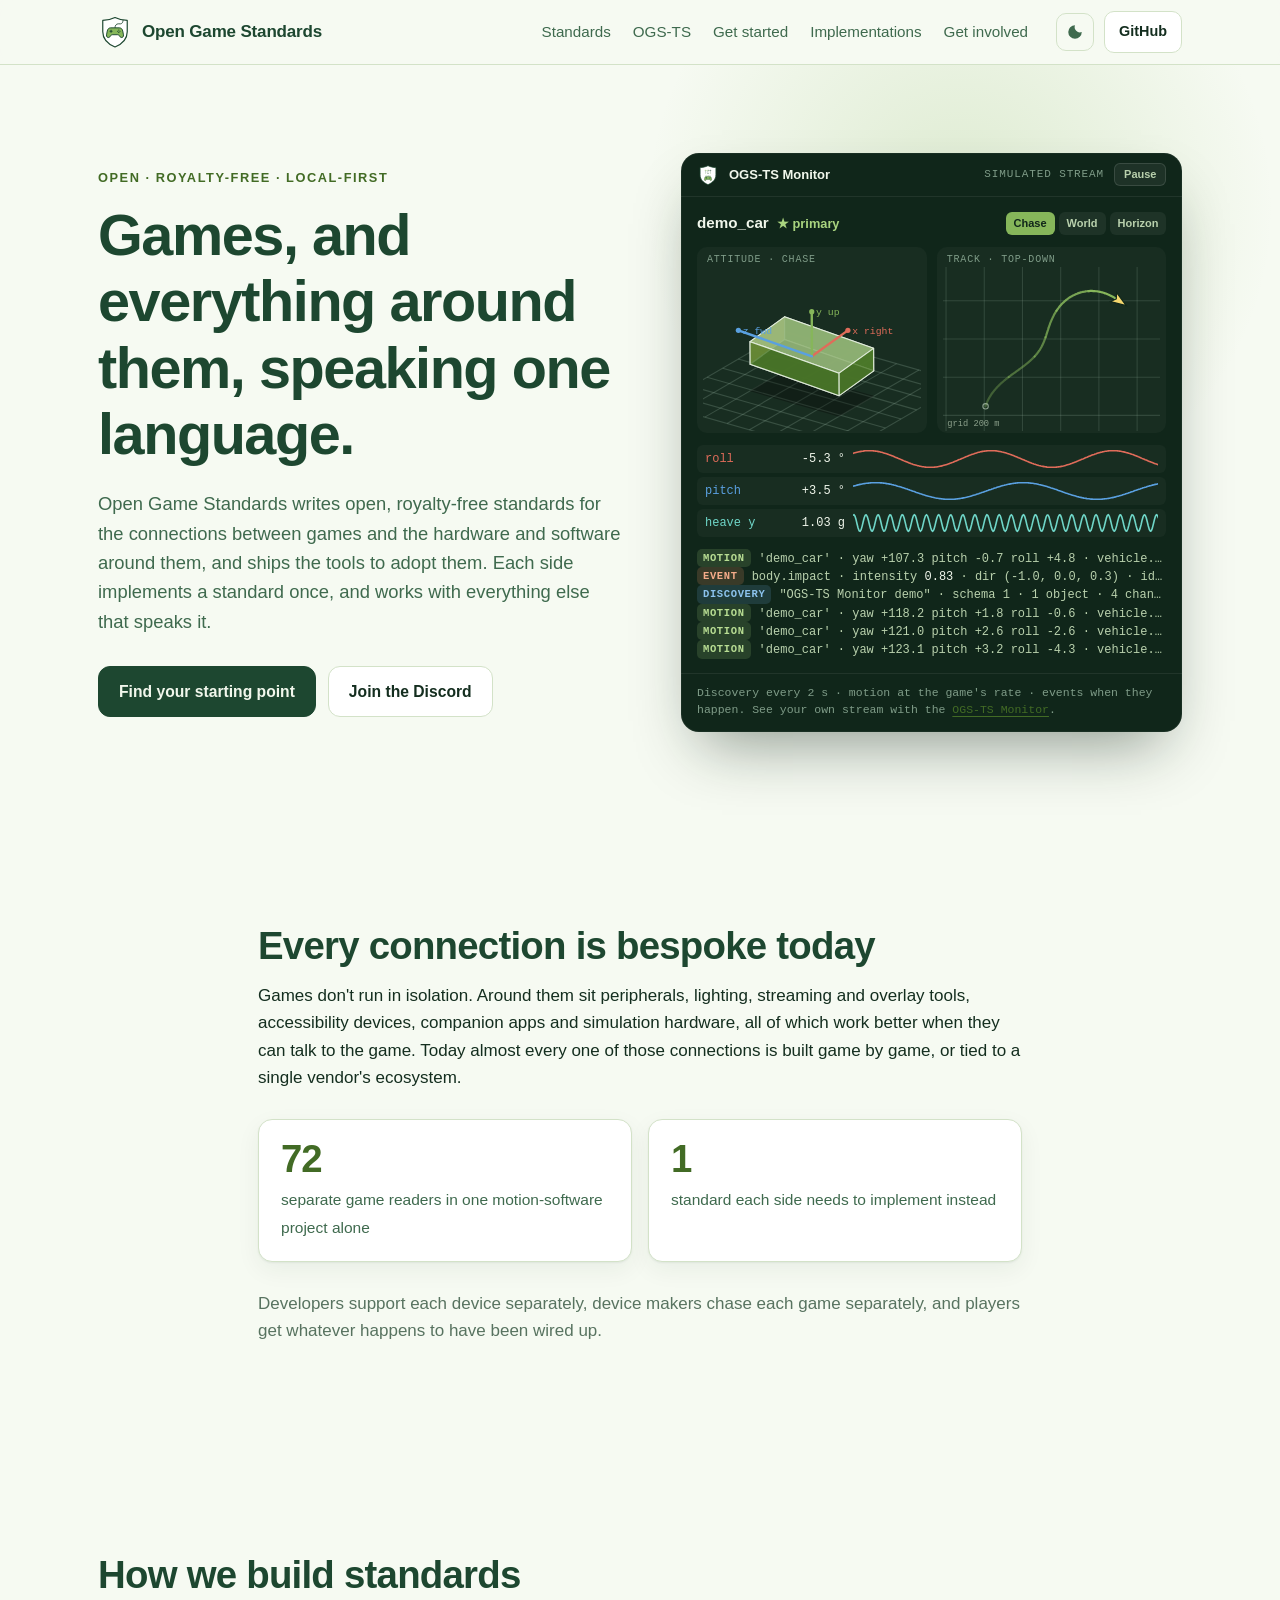
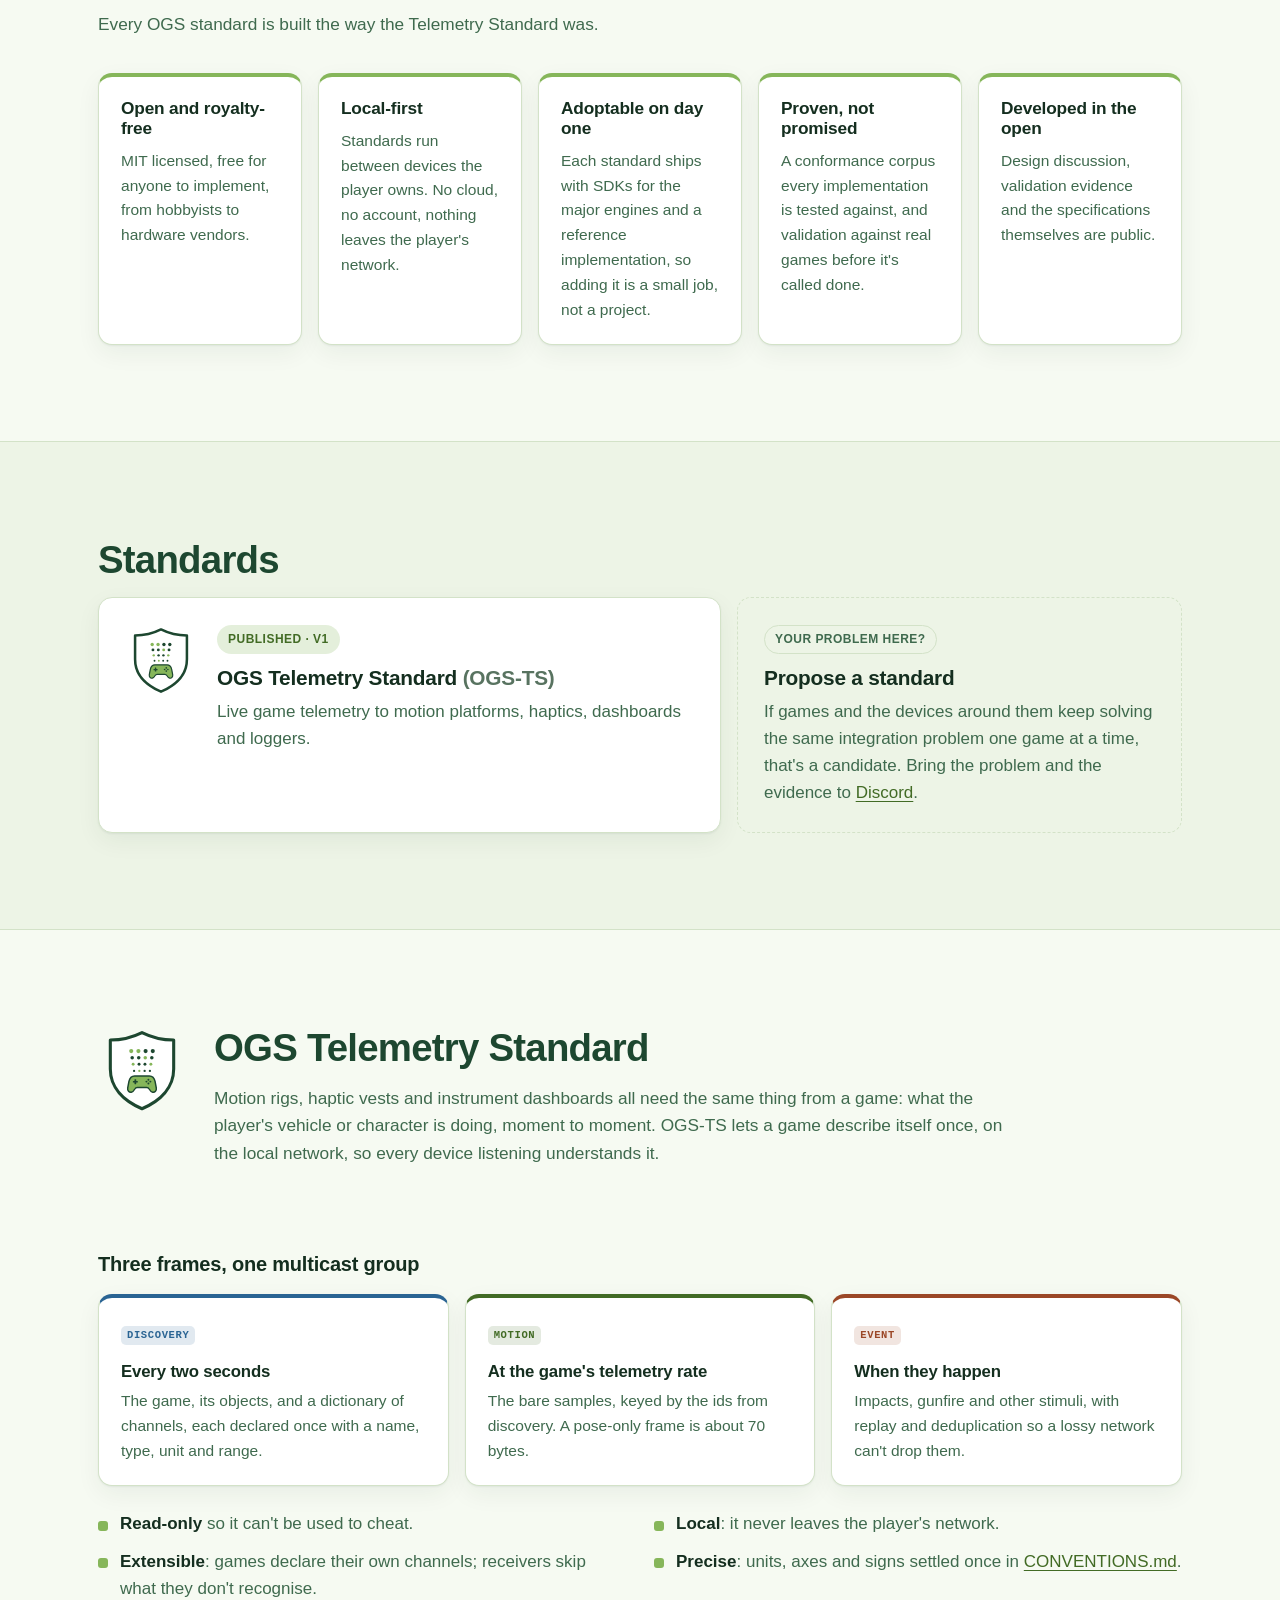
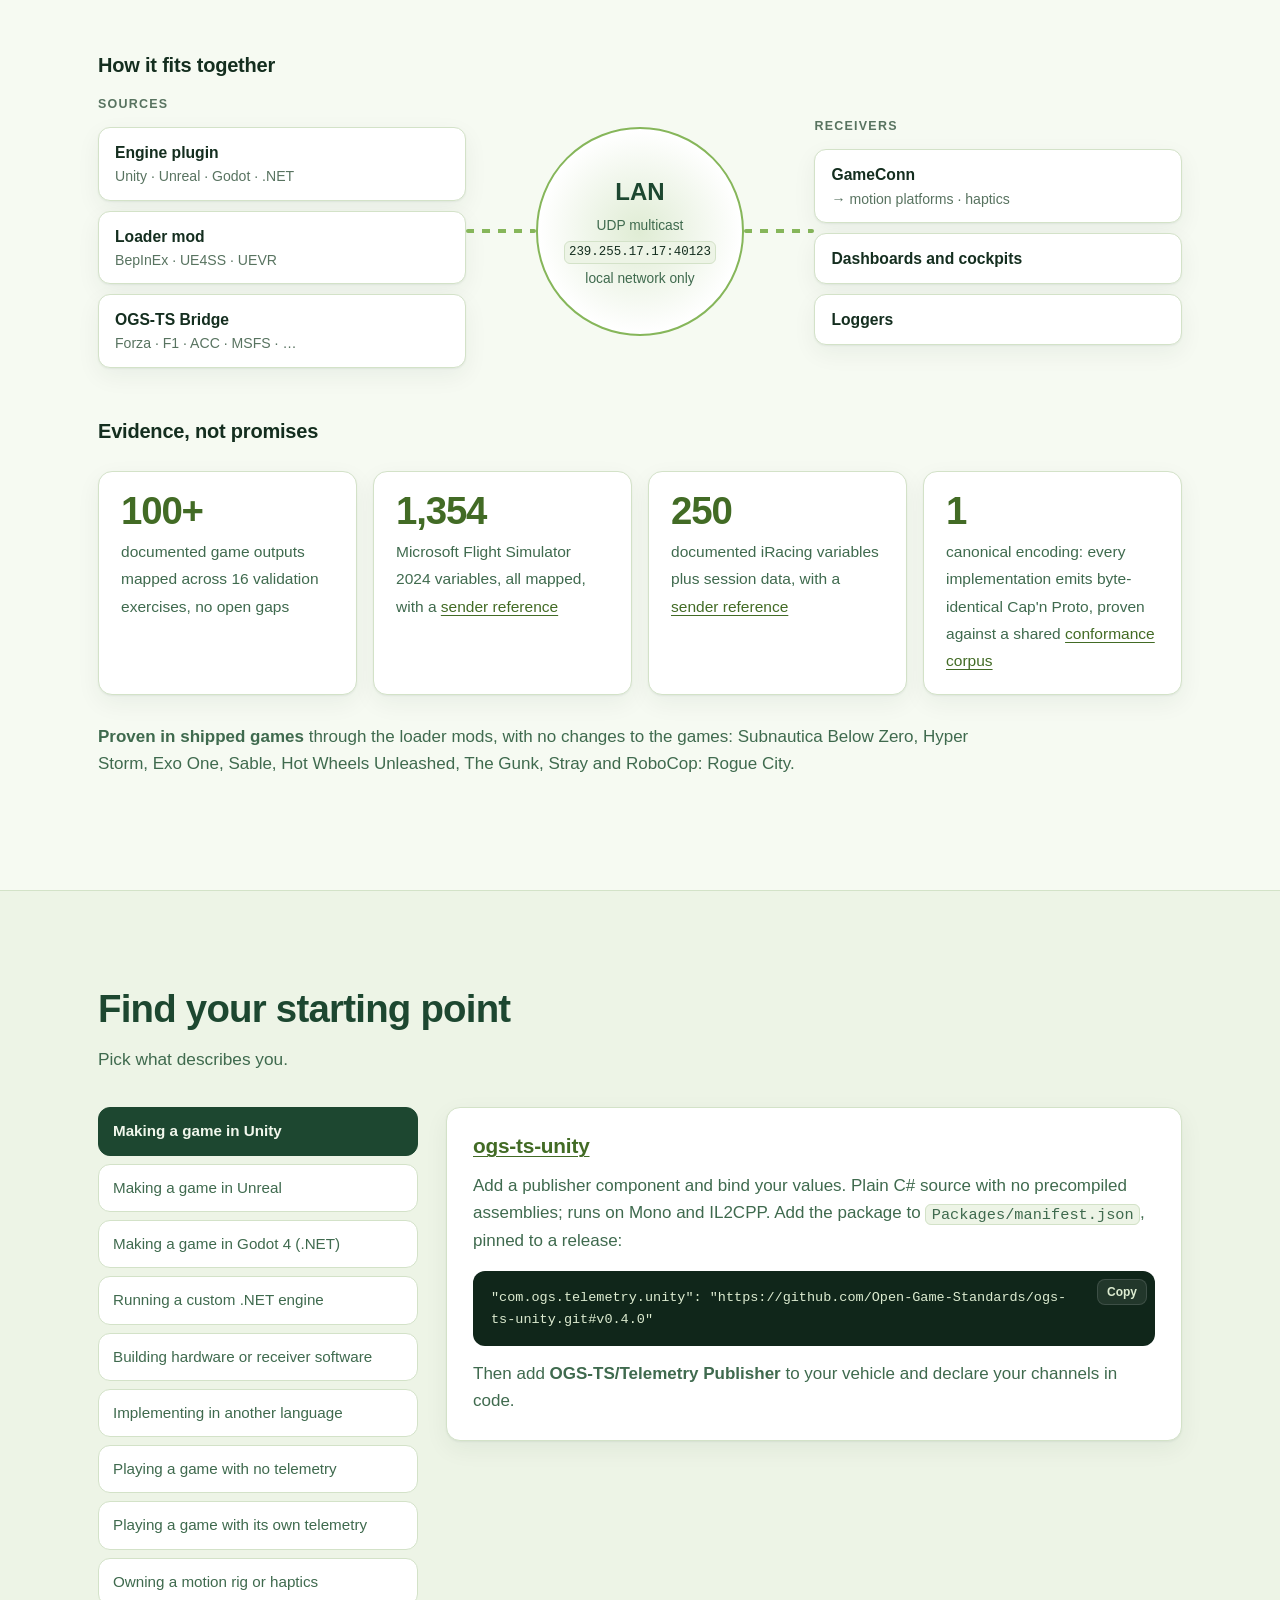
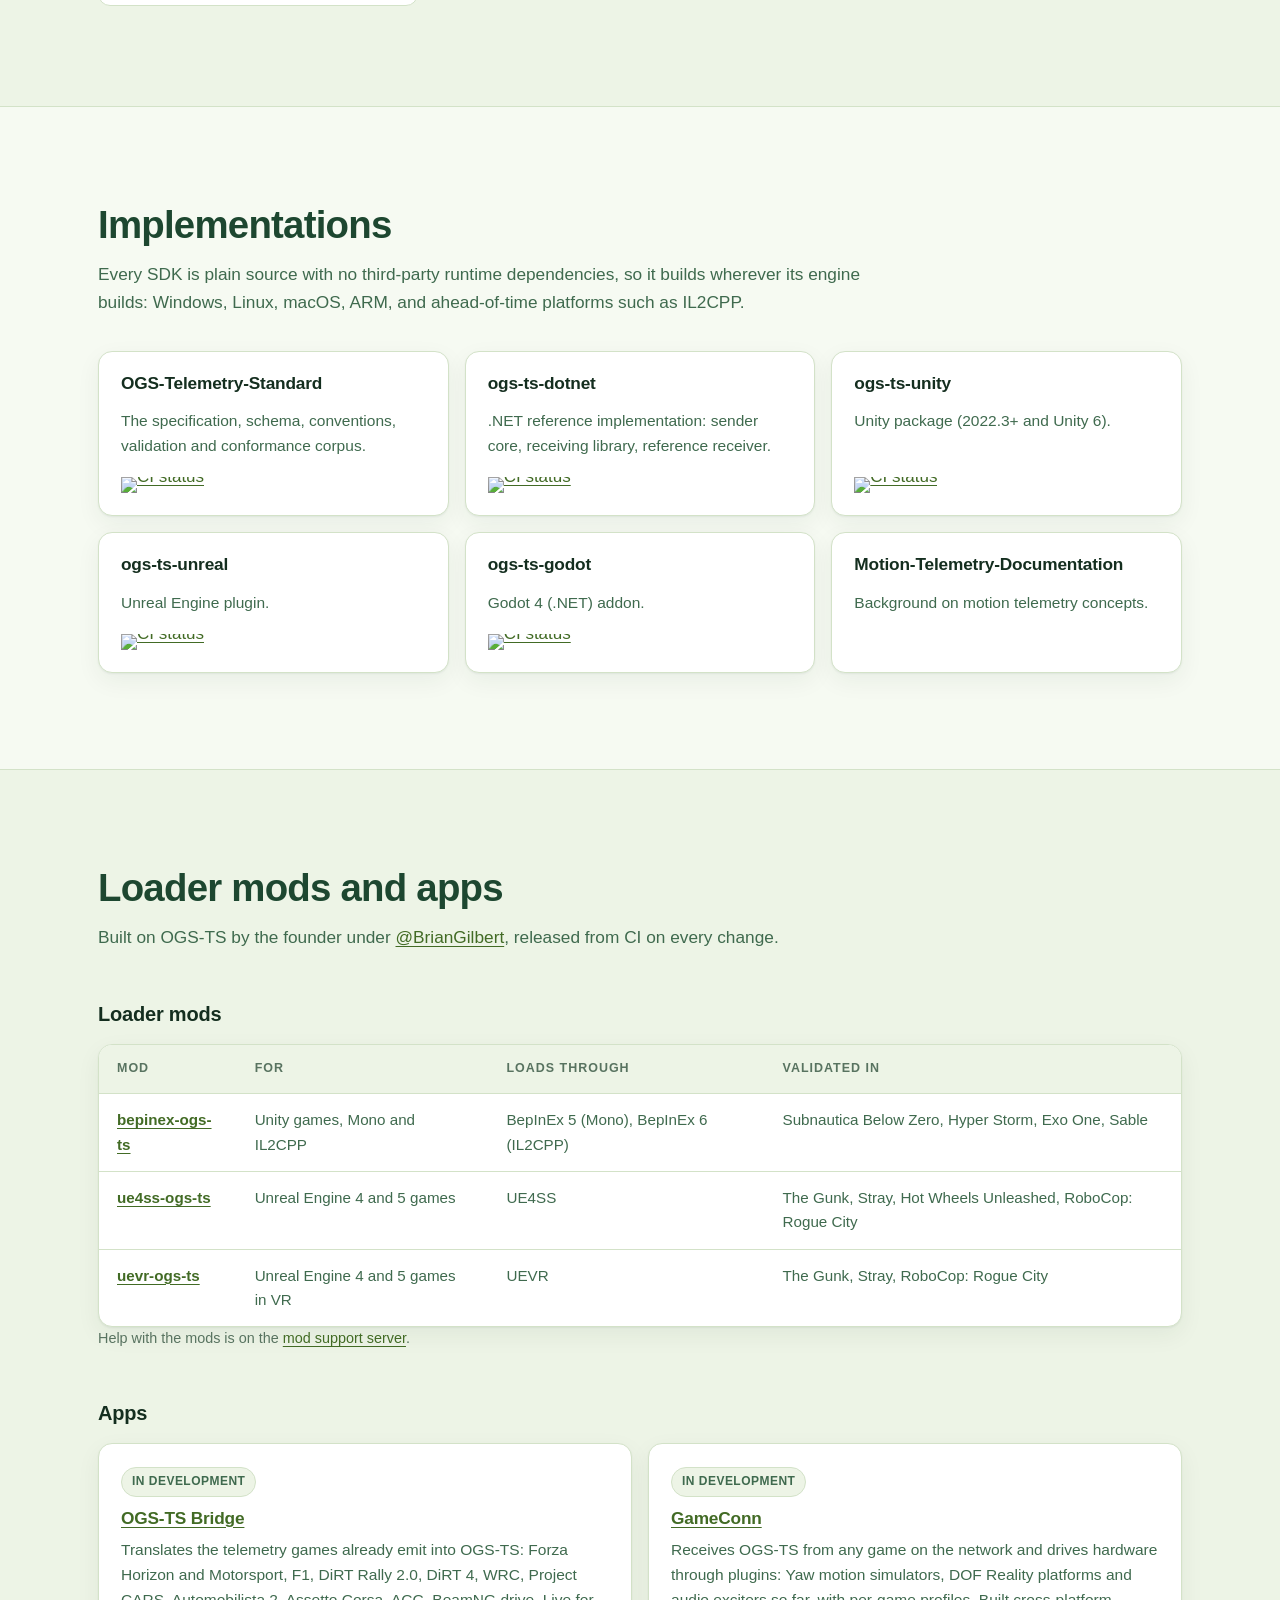
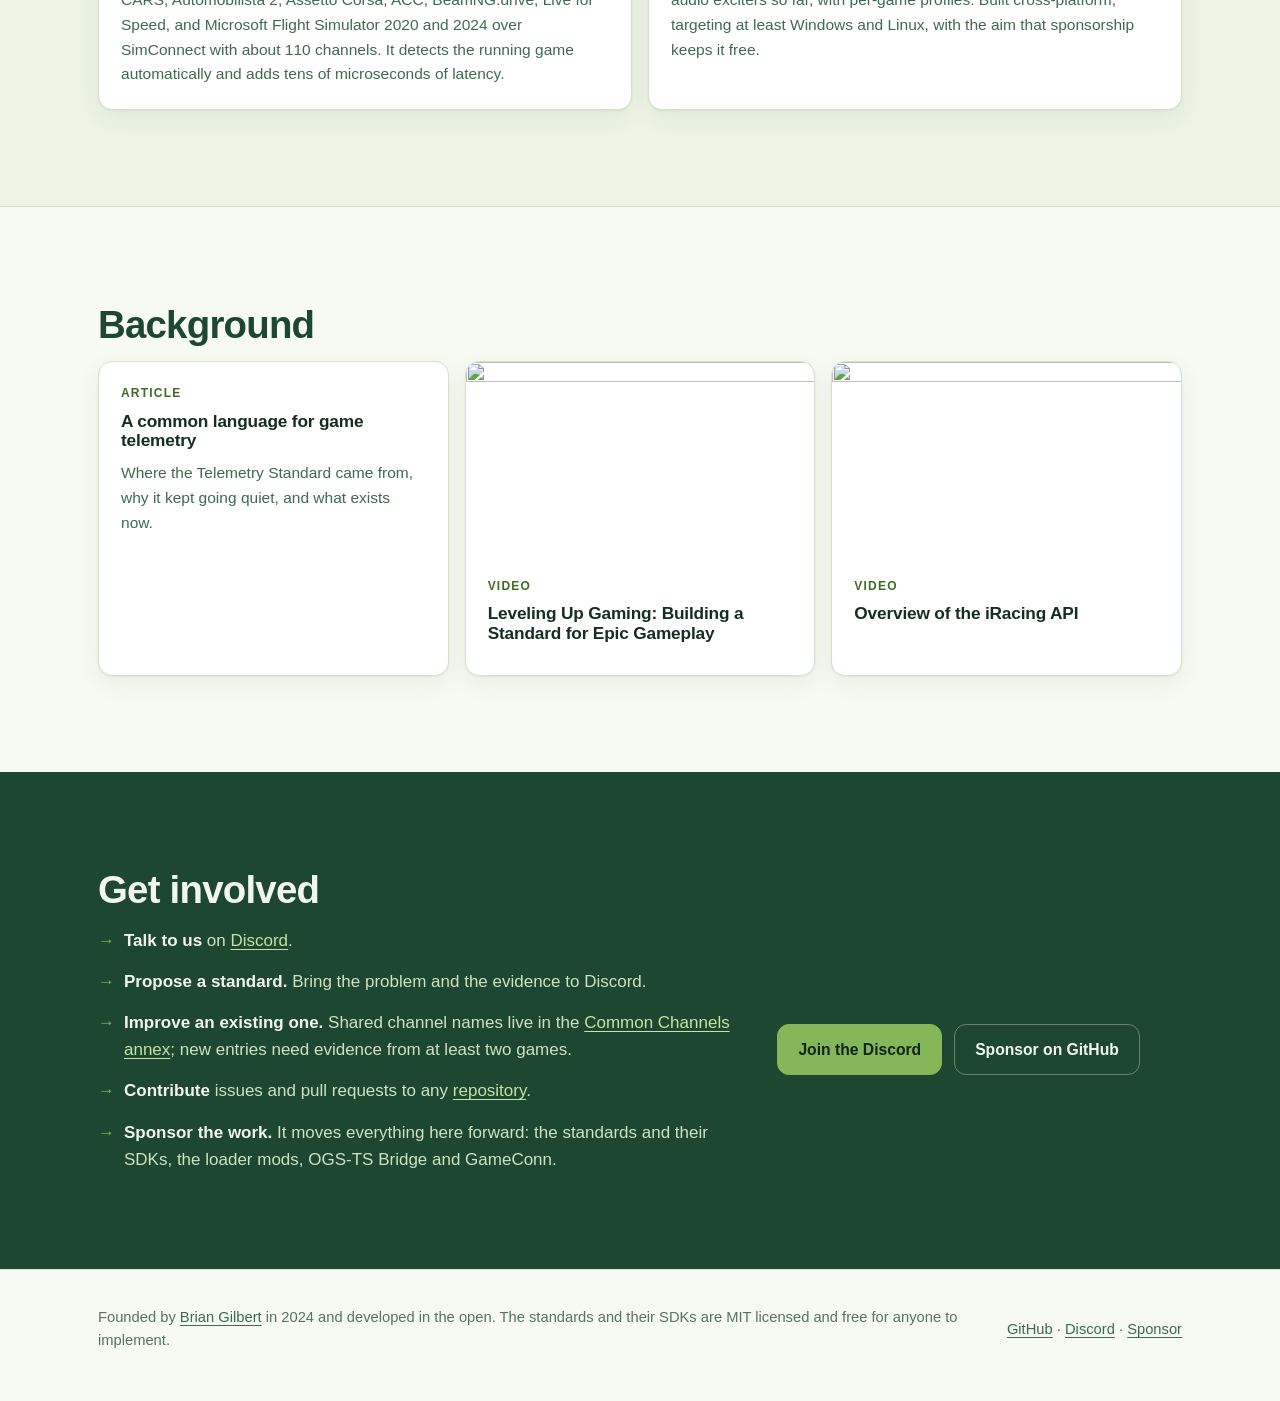
==== index.html @ 13b7d2f6 "Meet WCAG AA contrast in the light theme; add a pause control to the hero console" ====
<!doctype html>
<html lang="en">
<head>
  <meta charset="utf-8">
  <meta name="viewport" content="width=device-width, initial-scale=1">
  <title>Open Game Standards</title>
  <meta name="description" content="Open, royalty-free standards for the connections between games and everything around them: motion rigs, haptics, dashboards and more. Home of the OGS Telemetry Standard (OGS-TS).">
  <link rel="canonical" href="https://opengamestandards.org/">
  <meta name="theme-color" content="#1d4730">
  <meta property="og:type" content="website">
  <meta property="og:url" content="https://opengamestandards.org/">
  <meta property="og:title" content="Open Game Standards">
  <meta property="og:description" content="Open, royalty-free standards connecting games to the hardware and software around them.">
  <meta property="og:image" content="https://opengamestandards.org/assets/ogs-512.png">
  <meta name="twitter:card" content="summary">
  <link rel="icon" href="assets/ogs-mark.svg" type="image/svg+xml">
  <link rel="apple-touch-icon" href="assets/ogs-512.png">
  <link rel="stylesheet" href="assets/site.css">
  <script>
    document.documentElement.classList.add("js");
    // Apply a saved theme before first paint (no flash). Storage may be unavailable.
    try { var t = localStorage.getItem("ogs-theme"); if (t === "light" || t === "dark") document.documentElement.dataset.theme = t; } catch (e) {}
  </script>
  <script src="assets/site.js" defer></script>
</head>
<body>
  <a class="skip" href="#main">Skip to content</a>

  <header class="site-header">
    <div class="wrap header-row">
      <a class="brand" href="#top" aria-label="Open Game Standards, home">
        <img class="brand-mark only-light" src="assets/ogs-mark.svg" alt="" width="36" height="36"><img class="brand-mark only-dark" src="assets/ogs-mark-dark.svg" alt="" width="36" height="36">
        <span>Open Game Standards</span>
      </a>
      <nav class="nav" aria-label="Primary">
        <a href="#standards">Standards</a>
        <a href="#ogs-ts">OGS-TS</a>
        <a href="#start">Get started</a>
        <a href="#implementations">Implementations</a>
        <a href="#involved">Get involved</a>
      </nav>
      <div class="header-actions">
        <button class="theme-toggle" type="button" aria-label="Toggle colour theme" title="Toggle colour theme">
          <svg viewBox="0 0 24 24" aria-hidden="true"><path d="M12 3a9 9 0 1 0 9 9 7 7 0 0 1-9-9Z"/></svg>
        </button>
        <a class="btn btn-small" href="https://github.com/Open-Game-Standards" target="_blank" rel="noopener">GitHub</a>
      </div>
    </div>
  </header>

  <main id="main">
    <!-- Hero -->
    <section class="hero" id="top">
      <div class="wrap hero-grid">
        <div class="hero-copy">
          <p class="eyebrow">Open · Royalty-free · Local-first</p>
          <h1>Games, and everything around them, speaking one language.</h1>
          <p class="lede">Open Game Standards writes open, royalty-free standards for the connections between games and the hardware and software around them, and ships the tools to adopt them. Each side implements a standard once, and works with everything else that speaks it.</p>
          <div class="cta-row">
            <a class="btn btn-primary" href="#start">Find your starting point</a>
            <a class="btn" href="https://discord.gg/tseF4Q6U99" target="_blank" rel="noopener">Join the Discord</a>
          </div>
        </div>

        <figure class="console" aria-label="The OGS-TS Monitor showing a simulated OGS-TS stream">
          <div class="console-bar">
            <img class="console-logo" src="assets/telemetry-standard.svg" alt="" width="22" height="22">
            <span class="console-title">OGS-TS Monitor</span>
            <span class="console-note">simulated stream</span>
            <button class="console-pause" type="button" hidden>Pause</button>
          </div>
          <div class="console-body">
            <div class="console-head">
              <span class="obj">demo_car <span class="star">★ primary</span></span>
              <span class="modes" aria-hidden="true"><b class="on">Chase</b><b>World</b><b>Horizon</b></span>
            </div>
            <div class="views" aria-hidden="true">
              <div class="view">
                <span class="view-label">attitude · chase</span>
                <svg class="attitude" viewBox="0 0 200 150"><g></g></svg>
              </div>
              <div class="view">
                <span class="view-label">track · top-down</span>
                <svg class="track" viewBox="0 0 200 150"><g></g></svg>
              </div>
            </div>
            <div class="strips" aria-hidden="true">
              <div class="strip"><span class="strip-label s-roll">roll</span><span class="strip-val" data-ro="roll">0.0 °</span><svg viewBox="0 0 300 24" preserveAspectRatio="none"><polyline class="s-roll"/></svg></div>
              <div class="strip"><span class="strip-label s-pitch">pitch</span><span class="strip-val" data-ro="pitch">0.0 °</span><svg viewBox="0 0 300 24" preserveAspectRatio="none"><polyline class="s-pitch"/></svg></div>
              <div class="strip"><span class="strip-label s-heave">heave y</span><span class="strip-val" data-ro="heave">1.00 g</span><svg viewBox="0 0 300 24" preserveAspectRatio="none"><polyline class="s-heave"/></svg></div>
            </div>
            <ol class="log" aria-live="off">
              <li><span class="tag tag-d">DISCOVERY</span> "OGS-TS Monitor demo" · schema 1 · 1 object · 4 channels</li>
              <li><span class="tag tag-m">MOTION</span> 'demo_car' · yaw pitch roll · vehicle.speed · engine.rpm</li>
              <li><span class="tag tag-e">EVENT</span> body.impact</li>
            </ol>
          </div>
          <figcaption class="console-foot">Discovery every 2 s · motion at the game's rate · events when they happen. See your own stream with the <a href="https://github.com/Open-Game-Standards/ogs-ts-monitor" target="_blank" rel="noopener">OGS-TS Monitor</a>.</figcaption>
        </figure>
      </div>
    </section>

    <!-- Problem -->
    <section class="section problem">
      <div class="wrap narrow">
        <h2 class="section-title">Every connection is bespoke today</h2>
        <p>Games don't run in isolation. Around them sit peripherals, lighting, streaming and overlay tools, accessibility devices, companion apps and simulation hardware, all of which work better when they can talk to the game. Today almost every one of those connections is built game by game, or tied to a single vendor's ecosystem.</p>
        <div class="stat-row">
          <div class="stat"><strong>72</strong><span>separate game readers in one motion-software project alone</span></div>
          <div class="stat"><strong>1</strong><span>standard each side needs to implement instead</span></div>
        </div>
        <p class="muted">Developers support each device separately, device makers chase each game separately, and players get whatever happens to have been wired up.</p>
      </div>
    </section>

    <!-- Principles -->
    <section class="section" id="principles">
      <div class="wrap">
        <h2 class="section-title">How we build standards</h2>
        <p class="section-sub">Every OGS standard is built the way the Telemetry Standard was.</p>
        <ul class="cards cards-5">
          <li class="card">
            <h3>Open and royalty-free</h3>
            <p>MIT licensed, free for anyone to implement, from hobbyists to hardware vendors.</p>
          </li>
          <li class="card">
            <h3>Local-first</h3>
            <p>Standards run between devices the player owns. No cloud, no account, nothing leaves the player's network.</p>
          </li>
          <li class="card">
            <h3>Adoptable on day one</h3>
            <p>Each standard ships with SDKs for the major engines and a reference implementation, so adding it is a small job, not a project.</p>
          </li>
          <li class="card">
            <h3>Proven, not promised</h3>
            <p>A conformance corpus every implementation is tested against, and validation against real games before it's called done.</p>
          </li>
          <li class="card">
            <h3>Developed in the open</h3>
            <p>Design discussion, validation evidence and the specifications themselves are public.</p>
          </li>
        </ul>
      </div>
    </section>

    <!-- Standards -->
    <section class="section alt" id="standards">
      <div class="wrap">
        <h2 class="section-title">Standards</h2>
        <div class="standards">
          <a class="standard-card" href="#ogs-ts">
            <img class="std-logo only-light" src="assets/telemetry-standard.svg" alt="" width="72" height="72"><img class="std-logo only-dark" src="assets/telemetry-standard-dark.svg" alt="" width="72" height="72">
            <div>
              <span class="pill pill-ok">Published · v1</span>
              <h3>OGS Telemetry Standard <span class="muted">(OGS-TS)</span></h3>
              <p>Live game telemetry to motion platforms, haptics, dashboards and loggers.</p>
            </div>
          </a>
          <div class="standard-card standard-next">
            <div>
              <span class="pill">Your problem here?</span>
              <h3>Propose a standard</h3>
              <p>If games and the devices around them keep solving the same integration problem one game at a time, that's a candidate. Bring the problem and the evidence to <a href="https://discord.gg/tseF4Q6U99" target="_blank" rel="noopener">Discord</a>.</p>
            </div>
          </div>
        </div>
      </div>
    </section>

    <!-- OGS-TS -->
    <section class="section" id="ogs-ts">
      <div class="wrap">
        <div class="ts-head">
          <img class="only-light" src="assets/telemetry-standard.svg" alt="OGS Telemetry Standard logo" width="96" height="96"><img class="only-dark" src="assets/telemetry-standard-dark.svg" alt="OGS Telemetry Standard logo" width="96" height="96">
          <div>
            <h2 class="section-title">OGS Telemetry Standard</h2>
            <p class="section-sub">Motion rigs, haptic vests and instrument dashboards all need the same thing from a game: what the player's vehicle or character is doing, moment to moment. OGS-TS lets a game describe itself once, on the local network, so every device listening understands it.</p>
          </div>
        </div>

        <h3 class="sub-title">Three frames, one multicast group</h3>
        <ol class="frames">
          <li class="frame frame-d">
            <span class="tag tag-d">DISCOVERY</span>
            <h4>Every two seconds</h4>
            <p>The game, its objects, and a dictionary of channels, each declared once with a name, type, unit and range.</p>
          </li>
          <li class="frame frame-m">
            <span class="tag tag-m">MOTION</span>
            <h4>At the game's telemetry rate</h4>
            <p>The bare samples, keyed by the ids from discovery. A pose-only frame is about 70 bytes.</p>
          </li>
          <li class="frame frame-e">
            <span class="tag tag-e">EVENT</span>
            <h4>When they happen</h4>
            <p>Impacts, gunfire and other stimuli, with replay and deduplication so a lossy network can't drop them.</p>
          </li>
        </ol>

        <ul class="traits">
          <li><strong>Read-only</strong> so it can't be used to cheat.</li>
          <li><strong>Local</strong>: it never leaves the player's network.</li>
          <li><strong>Extensible</strong>: games declare their own channels; receivers skip what they don't recognise.</li>
          <li><strong>Precise</strong>: units, axes and signs settled once in <a href="https://github.com/Open-Game-Standards/OGS-Telemetry-Standard/blob/main/CONVENTIONS.md" target="_blank" rel="noopener">CONVENTIONS.md</a>.</li>
        </ul>

        <h3 class="sub-title">How it fits together</h3>
        <div class="flow" role="img" aria-label="Engine plugins, loader mods and OGS-TS Bridge publish OGS-TS over UDP multicast on the local network; GameConn, dashboards, cockpits and loggers receive it, and GameConn drives motion platforms and haptics.">
          <div class="flow-col">
            <p class="flow-label">Sources</p>
            <div class="node"><strong>Engine plugin</strong><span>Unity · Unreal · Godot · .NET</span></div>
            <div class="node"><strong>Loader mod</strong><span>BepInEx · UE4SS · UEVR</span></div>
            <div class="node"><strong>OGS-TS Bridge</strong><span>Forza · F1 · ACC · MSFS · …</span></div>
          </div>
          <div class="flow-link" aria-hidden="true"><span></span></div>
          <div class="flow-hub">
            <div class="hub">
              <strong>LAN</strong>
              <span>UDP multicast</span>
              <code>239.255.17.17:40123</code>
              <span class="muted">local network only</span>
            </div>
          </div>
          <div class="flow-link" aria-hidden="true"><span></span></div>
          <div class="flow-col">
            <p class="flow-label">Receivers</p>
            <div class="node"><strong>GameConn</strong><span>→ motion platforms · haptics</span></div>
            <div class="node"><strong>Dashboards and cockpits</strong></div>
            <div class="node"><strong>Loggers</strong></div>
          </div>
        </div>

        <h3 class="sub-title">Evidence, not promises</h3>
        <div class="evidence">
          <div class="stat"><strong>100+</strong><span>documented game outputs mapped across 16 validation exercises, no open gaps</span></div>
          <div class="stat"><strong>1,354</strong><span>Microsoft Flight Simulator 2024 variables, all mapped, with a <a href="https://github.com/Open-Game-Standards/OGS-Telemetry-Standard/blob/main/reference-msfs2024.md" target="_blank" rel="noopener">sender reference</a></span></div>
          <div class="stat"><strong>250</strong><span>documented iRacing variables plus session data, with a <a href="https://github.com/Open-Game-Standards/OGS-Telemetry-Standard/blob/main/reference-iracing.md" target="_blank" rel="noopener">sender reference</a></span></div>
          <div class="stat"><strong>1</strong><span>canonical encoding: every implementation emits byte-identical Cap'n Proto, proven against a shared <a href="https://github.com/Open-Game-Standards/OGS-Telemetry-Standard/tree/main/conformance" target="_blank" rel="noopener">conformance corpus</a></span></div>
        </div>
        <p class="proven"><strong>Proven in shipped games</strong> through the loader mods, with no changes to the games: Subnautica Below Zero, Hyper Storm, Exo One, Sable, Hot Wheels Unleashed, The Gunk, Stray and RoboCop: Rogue City.</p>
      </div>
    </section>

    <!-- Starting point -->
    <section class="section alt" id="start">
      <div class="wrap">
        <h2 class="section-title">Find your starting point</h2>
        <p class="section-sub">Pick what describes you.</p>
        <div class="chooser">
          <div class="chooser-tabs" role="tablist" aria-label="You are…">
            <button role="tab" id="tab-unity" aria-controls="p-unity" aria-selected="true">Making a game in Unity</button>
            <button role="tab" id="tab-unreal" aria-controls="p-unreal" aria-selected="false">Making a game in Unreal</button>
            <button role="tab" id="tab-godot" aria-controls="p-godot" aria-selected="false">Making a game in Godot 4 (.NET)</button>
            <button role="tab" id="tab-dotnet" aria-controls="p-dotnet" aria-selected="false">Running a custom .NET engine</button>
            <button role="tab" id="tab-hw" aria-controls="p-hw" aria-selected="false">Building hardware or receiver software</button>
            <button role="tab" id="tab-lang" aria-controls="p-lang" aria-selected="false">Implementing in another language</button>
            <button role="tab" id="tab-mod" aria-controls="p-mod" aria-selected="false">Playing a game with no telemetry</button>
            <button role="tab" id="tab-bridge" aria-controls="p-bridge" aria-selected="false">Playing a game with its own telemetry</button>
            <button role="tab" id="tab-rig" aria-controls="p-rig" aria-selected="false">Owning a motion rig or haptics</button>
          </div>

          <div class="chooser-panels">
            <div class="panel" role="tabpanel" id="p-unity" aria-labelledby="tab-unity">
              <h3><a href="https://github.com/Open-Game-Standards/ogs-ts-unity" target="_blank" rel="noopener">ogs-ts-unity</a></h3>
              <p>Add a publisher component and bind your values. Plain C# source with no precompiled assemblies; runs on Mono and IL2CPP. Add the package to <code>Packages/manifest.json</code>, pinned to a release:</p>
              <pre class="code"><code>"com.ogs.telemetry.unity": "https://github.com/Open-Game-Standards/ogs-ts-unity.git#v0.4.0"</code></pre>
              <p>Then add <strong>OGS-TS/Telemetry Publisher</strong> to your vehicle and declare your channels in code.</p>
            </div>
            <div class="panel" role="tabpanel" id="p-unreal" aria-labelledby="tab-unreal">
              <h3><a href="https://github.com/Open-Game-Standards/ogs-ts-unreal" target="_blank" rel="noopener">ogs-ts-unreal</a></h3>
              <p>A plugin with no third-party dependencies. Drop it into your project's <code>Plugins/</code> folder, enable it, add <strong>TelemetryPublisher</strong> to your vehicle, then in <code>BeginPlay</code>:</p>
              <pre class="code"><code>auto Handle = Telemetry-&gt;DeclareChannel(TEXT("engine.rpm"), TEXT("rpm"), 0, 9000, true);
Telemetry-&gt;BindChannelRaw(Handle, [this]{ return Engine-&gt;Rpm; });</code></pre>
            </div>
            <div class="panel" role="tabpanel" id="p-godot" aria-labelledby="tab-godot">
              <h3><a href="https://github.com/Open-Game-Standards/ogs-ts-godot" target="_blank" rel="noopener">ogs-ts-godot</a></h3>
              <p>An addon with a publisher node. Copy <code>addon/ogs_telemetry/</code> into your project as <code>addons/ogs_telemetry/</code>, then enable <strong>OGS Telemetry (OGS-TS)</strong> under Project Settings &gt; Plugins. Nothing needs adding to your game's csproj.</p>
            </div>
            <div class="panel" role="tabpanel" id="p-dotnet" aria-labelledby="tab-dotnet">
              <h3><a href="https://github.com/Open-Game-Standards/ogs-ts-dotnet" target="_blank" rel="noopener">ogs-ts-dotnet</a></h3>
              <p>The engine-agnostic core every C# plugin is built on: the sender, the publisher with declare/bind/push wiring, and bind-time unit conversion, with no third-party runtime dependencies.</p>
            </div>
            <div class="panel" role="tabpanel" id="p-hw" aria-labelledby="tab-hw">
              <h3><a href="https://github.com/Open-Game-Standards/ogs-ts-dotnet" target="_blank" rel="noopener">ogs-ts-dotnet</a>, then <a href="https://github.com/Open-Game-Standards/OGS-Telemetry-Standard/blob/main/IMPLEMENTING.md" target="_blank" rel="noopener">IMPLEMENTING.md</a></h3>
              <p>The receiving library and a reference receiver. With any OGS-TS game running on your network, see the stream:</p>
              <pre class="code"><code>git clone https://github.com/Open-Game-Standards/ogs-ts-dotnet
cd ogs-ts-dotnet
dotnet run --project src/TelemetryReceive</code></pre>
              <p>The reference receiver prints the game's channel declarations, live motion and events, and flags anything that doesn't conform.</p>
            </div>
            <div class="panel" role="tabpanel" id="p-lang" aria-labelledby="tab-lang">
              <h3><a href="https://github.com/Open-Game-Standards/OGS-Telemetry-Standard" target="_blank" rel="noopener">The standard</a></h3>
              <p>The schema, the encoding rules and a conformance corpus to test against. Every implementation must produce byte-identical output for the same frame, so the corpus tells you exactly when you're done.</p>
            </div>
            <div class="panel" role="tabpanel" id="p-mod" aria-labelledby="tab-mod">
              <h3><a href="#ecosystem">A loader mod</a></h3>
              <p>OGS-TS for Unity and Unreal Engine games that don't ship it, with no changes to the game. Each mod loads through an established mod loader (BepInEx, UE4SS or UEVR), finds the pawn the player controls, and publishes its motion.</p>
            </div>
            <div class="panel" role="tabpanel" id="p-bridge" aria-labelledby="tab-bridge">
              <h3><a href="#ecosystem">OGS-TS Bridge</a></h3>
              <p>Translates the telemetry games already emit (Forza, F1, Assetto Corsa, Microsoft Flight Simulator and more) into OGS-TS, so OGS devices work with them today.</p>
            </div>
            <div class="panel" role="tabpanel" id="p-rig" aria-labelledby="tab-rig">
              <h3><a href="#ecosystem">GameConn</a></h3>
              <p>Receives OGS-TS from any game on the network and drives motion platforms and haptics through plugins, with per-game profiles.</p>
            </div>
          </div>
        </div>
      </div>
    </section>

    <!-- Implementations -->
    <section class="section" id="implementations">
      <div class="wrap">
        <h2 class="section-title">Implementations</h2>
        <p class="section-sub">Every SDK is plain source with no third-party runtime dependencies, so it builds wherever its engine builds: Windows, Linux, macOS, ARM, and ahead-of-time platforms such as IL2CPP.</p>
        <ul class="cards cards-3 repos">
          <li class="card repo">
            <h3><a href="https://github.com/Open-Game-Standards/OGS-Telemetry-Standard" target="_blank" rel="noopener">OGS-Telemetry-Standard</a></h3>
            <p>The specification, schema, conventions, validation and conformance corpus.</p>
            <a class="badge" href="https://github.com/Open-Game-Standards/OGS-Telemetry-Standard/actions/workflows/ci.yml" target="_blank" rel="noopener"><img src="https://github.com/Open-Game-Standards/OGS-Telemetry-Standard/actions/workflows/ci.yml/badge.svg" alt="CI status" height="20" loading="lazy"></a>
          </li>
          <li class="card repo">
            <h3><a href="https://github.com/Open-Game-Standards/ogs-ts-dotnet" target="_blank" rel="noopener">ogs-ts-dotnet</a></h3>
            <p>.NET reference implementation: sender core, receiving library, reference receiver.</p>
            <a class="badge" href="https://github.com/Open-Game-Standards/ogs-ts-dotnet/actions/workflows/ci.yml" target="_blank" rel="noopener"><img src="https://github.com/Open-Game-Standards/ogs-ts-dotnet/actions/workflows/ci.yml/badge.svg" alt="CI status" height="20" loading="lazy"></a>
          </li>
          <li class="card repo">
            <h3><a href="https://github.com/Open-Game-Standards/ogs-ts-unity" target="_blank" rel="noopener">ogs-ts-unity</a></h3>
            <p>Unity package (2022.3+ and Unity 6).</p>
            <a class="badge" href="https://github.com/Open-Game-Standards/ogs-ts-unity/actions/workflows/ci.yml" target="_blank" rel="noopener"><img src="https://github.com/Open-Game-Standards/ogs-ts-unity/actions/workflows/ci.yml/badge.svg" alt="CI status" height="20" loading="lazy"></a>
          </li>
          <li class="card repo">
            <h3><a href="https://github.com/Open-Game-Standards/ogs-ts-unreal" target="_blank" rel="noopener">ogs-ts-unreal</a></h3>
            <p>Unreal Engine plugin.</p>
            <a class="badge" href="https://github.com/Open-Game-Standards/ogs-ts-unreal/actions/workflows/ci.yml" target="_blank" rel="noopener"><img src="https://github.com/Open-Game-Standards/ogs-ts-unreal/actions/workflows/ci.yml/badge.svg" alt="CI status" height="20" loading="lazy"></a>
          </li>
          <li class="card repo">
            <h3><a href="https://github.com/Open-Game-Standards/ogs-ts-godot" target="_blank" rel="noopener">ogs-ts-godot</a></h3>
            <p>Godot 4 (.NET) addon.</p>
            <a class="badge" href="https://github.com/Open-Game-Standards/ogs-ts-godot/actions/workflows/ci.yml" target="_blank" rel="noopener"><img src="https://github.com/Open-Game-Standards/ogs-ts-godot/actions/workflows/ci.yml/badge.svg" alt="CI status" height="20" loading="lazy"></a>
          </li>
          <li class="card repo">
            <h3><a href="https://github.com/Open-Game-Standards/Motion-Telemetry-Documentation" target="_blank" rel="noopener">Motion-Telemetry-Documentation</a></h3>
            <p>Background on motion telemetry concepts.</p>
          </li>
        </ul>
      </div>
    </section>

    <!-- Ecosystem -->
    <section class="section alt" id="ecosystem">
      <div class="wrap">
        <h2 class="section-title">Loader mods and apps</h2>
        <p class="section-sub">Built on OGS-TS by the founder under <a href="https://github.com/BrianGilbert" target="_blank" rel="noopener">@BrianGilbert</a>, released from CI on every change.</p>

        <h3 class="sub-title">Loader mods</h3>
        <div class="table-wrap">
          <table>
            <thead><tr><th scope="col">Mod</th><th scope="col">For</th><th scope="col">Loads through</th><th scope="col">Validated in</th></tr></thead>
            <tbody>
              <tr><th scope="row"><a href="https://github.com/BrianGilbert/bepinex-ogs-ts" target="_blank" rel="noopener">bepinex-ogs-ts</a></th><td>Unity games, Mono and IL2CPP</td><td>BepInEx 5 (Mono), BepInEx 6 (IL2CPP)</td><td>Subnautica Below Zero, Hyper Storm, Exo One, Sable</td></tr>
              <tr><th scope="row"><a href="https://github.com/BrianGilbert/ue4ss-ogs-ts" target="_blank" rel="noopener">ue4ss-ogs-ts</a></th><td>Unreal Engine 4 and 5 games</td><td>UE4SS</td><td>The Gunk, Stray, Hot Wheels Unleashed, RoboCop: Rogue City</td></tr>
              <tr><th scope="row"><a href="https://github.com/BrianGilbert/uevr-ogs-ts" target="_blank" rel="noopener">uevr-ogs-ts</a></th><td>Unreal Engine 4 and 5 games in VR</td><td>UEVR</td><td>The Gunk, Stray, RoboCop: Rogue City</td></tr>
            </tbody>
          </table>
        </div>
        <p class="muted small">Help with the mods is on the <a href="https://discord.gg/yyCp5D2Ccp" target="_blank" rel="noopener">mod support server</a>.</p>

        <h3 class="sub-title">Apps</h3>
        <ul class="cards cards-2">
          <li class="card">
            <span class="pill">In development</span>
            <h3><a href="https://github.com/BrianGilbert/ogs-ts-bridge" target="_blank" rel="noopener">OGS-TS Bridge</a></h3>
            <p>Translates the telemetry games already emit into OGS-TS: Forza Horizon and Motorsport, F1, DiRT Rally 2.0, DiRT 4, WRC, Project CARS, Automobilista 2, Assetto Corsa, ACC, BeamNG.drive, Live for Speed, and Microsoft Flight Simulator 2020 and 2024 over SimConnect with about 110 channels. It detects the running game automatically and adds tens of microseconds of latency.</p>
          </li>
          <li class="card">
            <span class="pill">In development</span>
            <h3><a href="https://github.com/BrianGilbert/GameConn" target="_blank" rel="noopener">GameConn</a></h3>
            <p>Receives OGS-TS from any game on the network and drives hardware through plugins: Yaw motion simulators, DOF Reality platforms and audio exciters so far, with per-game profiles. Built cross-platform, targeting at least Windows and Linux, with the aim that sponsorship keeps it free.</p>
          </li>
        </ul>
      </div>
    </section>

    <!-- Background -->
    <section class="section" id="background">
      <div class="wrap">
        <h2 class="section-title">Background</h2>
        <ul class="cards cards-3 media">
          <li class="card">
            <a class="media-link" href="https://briangilbert.net/writings/local-telemetry-standard/" target="_blank" rel="noopener">
              <span class="media-kind">Article</span>
              <h3>A common language for game telemetry</h3>
              <p>Where the Telemetry Standard came from, why it kept going quiet, and what exists now.</p>
            </a>
          </li>
          <li class="card">
            <a class="media-link" href="https://www.youtube.com/watch?v=Jcs6R4Hk9Is" target="_blank" rel="noopener">
              <img src="https://img.youtube.com/vi/Jcs6R4Hk9Is/hqdefault.jpg" alt="" loading="lazy" width="480" height="360">
              <span class="media-kind">Video</span>
              <h3>Leveling Up Gaming: Building a Standard for Epic Gameplay</h3>
            </a>
          </li>
          <li class="card">
            <a class="media-link" href="https://www.youtube.com/watch?v=Nq0YSA0Q6O4" target="_blank" rel="noopener">
              <img src="https://img.youtube.com/vi/Nq0YSA0Q6O4/hqdefault.jpg" alt="" loading="lazy" width="480" height="360">
              <span class="media-kind">Video</span>
              <h3>Overview of the iRacing API</h3>
            </a>
          </li>
        </ul>
      </div>
    </section>

    <!-- Get involved -->
    <section class="section involved" id="involved">
      <div class="wrap">
        <h2 class="section-title">Get involved</h2>
        <div class="involved-grid">
          <ul class="involve-list">
            <li><strong>Talk to us</strong> on <a href="https://discord.gg/tseF4Q6U99" target="_blank" rel="noopener">Discord</a>.</li>
            <li><strong>Propose a standard.</strong> Bring the problem and the evidence to Discord.</li>
            <li><strong>Improve an existing one.</strong> Shared channel names live in the <a href="https://github.com/Open-Game-Standards/OGS-Telemetry-Standard/blob/main/CHANNELS.md" target="_blank" rel="noopener">Common Channels annex</a>; new entries need evidence from at least two games.</li>
            <li><strong>Contribute</strong> issues and pull requests to any <a href="https://github.com/Open-Game-Standards" target="_blank" rel="noopener">repository</a>.</li>
            <li><strong>Sponsor the work.</strong> It moves everything here forward: the standards and their SDKs, the loader mods, OGS-TS Bridge and GameConn.</li>
          </ul>
          <div class="involved-cta">
            <a class="btn btn-primary" href="https://discord.gg/tseF4Q6U99" target="_blank" rel="noopener">Join the Discord</a>
            <a class="btn" href="https://github.com/sponsors/BrianGilbert" target="_blank" rel="noopener">Sponsor on GitHub</a>
          </div>
        </div>
      </div>
    </section>
  </main>

  <footer class="site-footer">
    <div class="wrap footer-row">
      <p>Founded by <a href="https://github.com/BrianGilbert" target="_blank" rel="noopener">Brian Gilbert</a> in 2024 and developed in the open. The standards and their SDKs are MIT licensed and free for anyone to implement.</p>
      <p class="footer-links"><a href="https://github.com/Open-Game-Standards" target="_blank" rel="noopener">GitHub</a> · <a href="https://discord.gg/tseF4Q6U99" target="_blank" rel="noopener">Discord</a> · <a href="https://github.com/sponsors/BrianGilbert" target="_blank" rel="noopener">Sponsor</a></p>
    </div>
  </footer>
</body>
</html>
---- assets/site.css ----
/* Open Game Standards — site styles. System fonts only: nothing loads from
   third parties (local-first, like the standards). */

:root {
  --bg: #f6faf2;
  --bg-alt: #edf4e6;
  --surface: #ffffff;
  --ink: #142e1f;
  --ink-2: #3f6a4e;
  --muted: #587360;
  --brand: #1d4730;
  --accent: #86b65a;
  --accent-ink: #426b25;
  --line: #d3e2c8;
  --code-bg: #10261a;
  --code-ink: #dcebd0;
  --tag-d: #2a6493;
  --tag-m: #426b25;
  --tag-e: #9b4727;
  --shadow: 0 1px 2px rgb(20 46 31 / .06), 0 8px 24px rgb(20 46 31 / .06);
  --radius: 14px;
  --font: -apple-system, BlinkMacSystemFont, "Segoe UI", "Noto Sans", Helvetica, Arial, sans-serif;
  --mono: ui-monospace, "Cascadia Code", "SF Mono", Menlo, Consolas, "Liberation Mono", monospace;
  color-scheme: light;
}

@media (prefers-color-scheme: dark) {
  :root:not([data-theme="light"]) {
    --bg: #0b1811;
    --bg-alt: #0f2017;
    --surface: #13271c;
    --ink: #e6f0df;
    --ink-2: #a8c79a;
    --muted: #8aa892;
    --brand: #e6f0df;
    --accent: #86b65a;
    --accent-ink: #a9d47f;
    --line: #23402e;
    --code-bg: #07120c;
    --code-ink: #dcebd0;
    --tag-d: #6fb0e6;
    --tag-m: #a9d47f;
    --tag-e: #f0956c;
    --shadow: 0 1px 2px rgb(0 0 0 / .3), 0 8px 24px rgb(0 0 0 / .25);
    color-scheme: dark;
  }
}
:root[data-theme="dark"] {
  --bg: #0b1811;
  --bg-alt: #0f2017;
  --surface: #13271c;
  --ink: #e6f0df;
  --ink-2: #a8c79a;
  --muted: #8aa892;
  --brand: #e6f0df;
  --accent: #86b65a;
  --accent-ink: #a9d47f;
  --line: #23402e;
  --code-bg: #07120c;
  --code-ink: #dcebd0;
  --tag-d: #6fb0e6;
  --tag-m: #a9d47f;
  --tag-e: #f0956c;
  --shadow: 0 1px 2px rgb(0 0 0 / .3), 0 8px 24px rgb(0 0 0 / .25);
  color-scheme: dark;
}

/* Light/dark image pairs follow the same switch as the tokens. */
.only-dark { display: none; }
@media (prefers-color-scheme: dark) {
  :root:not([data-theme="light"]) .only-light { display: none; }
  :root:not([data-theme="light"]) .only-dark { display: inline-block; }
}
:root[data-theme="dark"] .only-light { display: none; }
:root[data-theme="dark"] .only-dark { display: inline-block; }

/* Base */
*, *::before, *::after { box-sizing: border-box; }
html { scroll-behavior: smooth; scroll-padding-top: 76px; }
body {
  margin: 0;
  background: var(--bg);
  color: var(--ink);
  font: 17px/1.6 var(--font);
  -webkit-font-smoothing: antialiased;
  overflow-x: hidden;
}
img { max-width: 100%; }
a { color: var(--accent-ink); text-underline-offset: 3px; text-decoration-thickness: 1px; }
a:hover { text-decoration-thickness: 2px; }
:focus-visible { outline: 3px solid var(--accent); outline-offset: 2px; border-radius: 4px; }
code { font-family: var(--mono); font-size: .9em; background: var(--bg-alt); border: 1px solid var(--line); padding: .05em .35em; border-radius: 6px; }
h1, h2, h3, h4 { line-height: 1.15; margin: 0; letter-spacing: -.01em; }
p { margin: 0 0 1em; }
.muted { color: var(--muted); }
.small { font-size: .9rem; }

.wrap { width: 100%; max-width: 1140px; margin: 0 auto; padding: 0 16px; }
@media (min-width: 640px) { .wrap { padding: 0 28px; } }
.narrow { max-width: 820px; }

.skip { position: absolute; left: -9999px; top: 8px; z-index: 100; background: var(--surface); padding: 8px 14px; border-radius: 8px; }
.skip:focus { left: 8px; }

/* Header */
.site-header {
  position: sticky; top: 0; z-index: 50;
  background: color-mix(in srgb, var(--bg) 85%, transparent);
  backdrop-filter: saturate(1.4) blur(10px);
  border-bottom: 1px solid var(--line);
}
.header-row { display: flex; align-items: center; gap: 20px; height: 64px; }
.brand { display: flex; align-items: center; gap: 10px; color: var(--brand); text-decoration: none; font-weight: 700; letter-spacing: -.01em; white-space: nowrap; }
.brand-mark { width: 34px; height: 34px; }
.nav { display: none; gap: 22px; margin-left: auto; }
.nav a { color: var(--ink-2); text-decoration: none; font-size: .95rem; }
.nav a:hover { color: var(--ink); }
.header-actions { display: flex; align-items: center; gap: 10px; margin-left: auto; }
@media (min-width: 960px) { .nav { display: flex; } .header-actions { margin-left: 8px; } }
/* Phones: brand + toggle + GitHub overflow; the footer links GitHub. */
@media (max-width: 420px) { .header-actions .btn { display: none; } }
.theme-toggle {
  width: 38px; height: 38px; display: grid; place-items: center;
  background: transparent; border: 1px solid var(--line); border-radius: 10px; color: var(--ink-2); cursor: pointer;
}
.theme-toggle svg { width: 18px; height: 18px; fill: currentColor; }
.theme-toggle:hover { color: var(--ink); border-color: var(--ink-2); }

/* Buttons */
.btn {
  display: inline-flex; align-items: center; justify-content: center; gap: 8px;
  padding: 12px 20px; border-radius: 12px; font-weight: 600; font-size: .98rem;
  border: 1px solid var(--line); background: var(--surface); color: var(--ink); text-decoration: none;
  transition: transform .15s ease, border-color .15s ease, background .15s ease;
}
.btn:hover { transform: translateY(-1px); border-color: var(--ink-2); text-decoration: none; }
.btn-primary { background: #1d4730; color: #f1f7ec; border-color: #1d4730; }
.btn-primary:hover { background: #255a3d; border-color: #255a3d; }
.btn-small { padding: 8px 14px; font-size: .9rem; border-radius: 10px; }
/* Centre on the capitals, not the font's line box: system fonts differ in how
   far their text sits from the middle. Padding grows by the space trimmed so
   the buttons keep their size. */
@supports (text-box: trim-both cap alphabetic) {
  .btn, .modes b { text-box: trim-both cap alphabetic; }
  .btn { display: inline-block; text-align: center; padding-block: 19px; } /* trimming skips flex boxes */
  .btn-small { padding-block: 15px; }
  .modes b { padding-block: 8px; }
}

/* Hero */
.hero { padding: 56px 0 64px; position: relative; overflow: hidden; }
.hero::before {
  content: ""; position: absolute; inset: -40% -10% auto auto; width: 70vw; height: 70vw; max-width: 900px; max-height: 900px;
  background: radial-gradient(closest-side, color-mix(in srgb, var(--accent) 22%, transparent), transparent 70%);
  pointer-events: none;
}
.hero-grid { display: grid; gap: 40px; align-items: center; position: relative; }
@media (min-width: 980px) { .hero { padding: 88px 0 96px; } .hero-grid { grid-template-columns: 1.05fr 1fr; gap: 56px; } }
.eyebrow { color: var(--accent-ink); font-weight: 700; font-size: .8rem; letter-spacing: .12em; text-transform: uppercase; margin-bottom: 14px; }
h1 { font-size: clamp(2.1rem, 5.2vw, 3.6rem); font-weight: 800; letter-spacing: -.025em; color: var(--brand); }
.lede { font-size: 1.15rem; color: var(--ink-2); margin: 22px 0 30px; max-width: 38em; }
.cta-row { display: flex; flex-wrap: wrap; gap: 12px; }

/* Receiver console: a small OGS-TS Monitor */
.console {
  margin: 0; background: var(--code-bg); color: var(--code-ink); border-radius: 18px;
  box-shadow: 0 30px 60px -20px rgb(10 30 18 / .45), 0 0 0 1px rgb(255 255 255 / .04) inset;
  overflow: hidden; min-width: 0; container-type: inline-size;
}
.console-bar { display: flex; align-items: center; gap: 10px; padding: 10px 16px; border-bottom: 1px solid rgb(255 255 255 / .07); font: 600 13px/1 var(--font); }
.console-logo { width: 22px; height: 22px; }
.console-title { color: #f1f7ec; }
.console-note { margin-left: auto; color: #7f9c88; font: 11px/1 var(--mono); text-transform: uppercase; letter-spacing: .08em; }
.console-pause {
  font: 600 11px/1 var(--font); color: #b9d1ad; background: rgb(255 255 255 / .06);
  border: 1px solid rgb(255 255 255 / .12); border-radius: 6px; padding: 5px 9px; cursor: pointer;
}
.console-pause:hover { color: #f1f7ec; border-color: rgb(255 255 255 / .3); }
.console-pause.is-paused { background: #86b65a; border-color: #86b65a; color: #10261a; }
.console-body { padding: 14px 16px; display: grid; gap: 12px; }
.console-head { display: flex; align-items: center; justify-content: space-between; gap: 10px; }
.console-head .obj { font-weight: 700; color: #f1f7ec; font-size: .95rem; white-space: nowrap; }
.console-head .star { color: #a9d47f; font-weight: 600; font-size: .8rem; margin-left: 4px; }
.modes { display: flex; gap: 4px; }
.modes b { font: 600 11px/1 var(--font); padding: 6px 8px; border-radius: 6px; background: rgb(255 255 255 / .06); color: #b9d1ad; }
.modes b.on { background: #86b65a; color: #10261a; }
.views { display: grid; grid-template-columns: 1fr 1fr; gap: 10px; }
.view { background: rgb(255 255 255 / .03); border-radius: 10px; padding: 6px 6px 2px; min-width: 0; }
.view-label { display: block; font: 10px/1.4 var(--mono); color: #7f9c88; text-transform: uppercase; letter-spacing: .08em; padding: 0 4px; }
.view svg { display: block; width: 100%; height: auto; }
.strips { display: grid; gap: 4px; }
.strip { display: grid; grid-template-columns: 62px 70px 1fr; align-items: center; gap: 8px; background: rgb(255 255 255 / .03); border-radius: 6px; padding: 2px 8px; font: 12px/1 var(--mono); }
.strip svg { width: 100%; height: 24px; display: block; }
.strip polyline { fill: none; stroke-width: 1.6; vector-effect: non-scaling-stroke; stroke-linejoin: round; }
.strip-val { color: #f1f7ec; text-align: right; font-variant-numeric: tabular-nums; }
.s-roll { color: #e06c5a; stroke: #e06c5a; }
.s-pitch { color: #5aa0e0; stroke: #5aa0e0; }
.s-heave { color: #6fd6c8; stroke: #6fd6c8; }
.log { list-style: none; margin: 0; padding: 0; height: 110px; overflow: hidden; display: flex; flex-direction: column; justify-content: flex-end; font: 12px/1.8 var(--mono); }
.log li { white-space: nowrap; overflow: hidden; text-overflow: ellipsis; color: #b9d1ad; animation: rise .35s ease-out; }
.log .t { color: #5f7d68; margin-right: 8px; }
.log .v { color: #f1f7ec; }
@container (max-width: 600px) { .log .t { display: none; } }
@container (max-width: 440px) { .log .opt { display: none; } .modes { display: none; } .strip { grid-template-columns: 56px 62px 1fr; } }
@keyframes rise { from { opacity: 0; transform: translateY(6px); } to { opacity: 1; transform: none; } }
.console-foot { padding: 10px 16px 14px; font: 11.5px/1.5 var(--mono); color: #7f9c88; border-top: 1px solid rgb(255 255 255 / .07); }

.tag { display: inline-block; font: 700 10.5px/1 var(--mono); letter-spacing: .06em; padding: 4px 6px; border-radius: 5px; margin-right: 8px; vertical-align: 1px; }
.console .tag-d, .log .tag-d { background: rgb(111 176 230 / .16); color: #8cc3ee; }
.console .tag-m, .log .tag-m { background: rgb(169 212 127 / .16); color: #b8dd93; }
.console .tag-e, .log .tag-e { background: rgb(240 149 108 / .18); color: #f4ab89; }
.tag-d { background: color-mix(in srgb, var(--tag-d) 14%, transparent); color: var(--tag-d); }
.tag-m { background: color-mix(in srgb, var(--tag-m) 14%, transparent); color: var(--tag-m); }
.tag-e { background: color-mix(in srgb, var(--tag-e) 14%, transparent); color: var(--tag-e); }

/* Sections */
.section { padding: 72px 0; }
.section.alt { background: var(--bg-alt); border-block: 1px solid var(--line); }
@media (min-width: 980px) { .section { padding: 96px 0; } }
.section-title { font-size: clamp(1.7rem, 3.4vw, 2.4rem); font-weight: 800; color: var(--brand); letter-spacing: -.02em; margin-bottom: 14px; }
.section-sub { color: var(--ink-2); font-size: 1.08rem; max-width: 46em; margin-bottom: 34px; }
.sub-title { font-size: 1.25rem; margin: 52px 0 18px; color: var(--ink); }

/* Stats */
.stat-row, .evidence { display: grid; gap: 16px; margin: 28px 0; }
@media (min-width: 640px) { .stat-row { grid-template-columns: 1fr 1fr; } .evidence { grid-template-columns: 1fr 1fr; } }
@media (min-width: 1000px) { .evidence { grid-template-columns: repeat(4, 1fr); } }
.stat { background: var(--surface); border: 1px solid var(--line); border-radius: var(--radius); padding: 20px 22px; box-shadow: var(--shadow); }
.stat strong { display: block; font-size: 2.4rem; font-weight: 800; letter-spacing: -.03em; color: var(--accent-ink); line-height: 1; margin-bottom: 8px; font-variant-numeric: tabular-nums; }
.stat span { color: var(--ink-2); font-size: .97rem; }
.proven { color: var(--ink-2); max-width: 52em; }

/* Cards */
.cards { list-style: none; padding: 0; margin: 0; display: grid; gap: 16px; }
@media (min-width: 640px) { .cards-2, .cards-3, .cards-5 { grid-template-columns: 1fr 1fr; } }
@media (min-width: 1000px) { .cards-3 { grid-template-columns: repeat(3, 1fr); } .cards-5 { grid-template-columns: repeat(5, 1fr); } }
.card { background: var(--surface); border: 1px solid var(--line); border-radius: var(--radius); padding: 22px; box-shadow: var(--shadow); min-width: 0; }
.card h3 { font-size: 1.08rem; margin-bottom: 10px; color: var(--ink); }
.card p { color: var(--ink-2); font-size: .97rem; margin: 0; }
.cards-5 .card { border-top: 4px solid var(--accent); }
.repo { display: flex; flex-direction: column; gap: 6px; }
.repo h3 a { color: var(--ink); text-decoration: none; overflow-wrap: anywhere; }
.repo h3 a:hover { text-decoration: underline; }
.repo .badge { margin-top: auto; padding-top: 12px; line-height: 0; }

.pill { display: inline-block; font-size: .75rem; font-weight: 700; letter-spacing: .04em; text-transform: uppercase; padding: 4px 10px; border-radius: 99px; background: var(--bg-alt); color: var(--ink-2); border: 1px solid var(--line); margin-bottom: 12px; }
.pill-ok { background: color-mix(in srgb, var(--accent) 22%, transparent); color: var(--accent-ink); border-color: transparent; }

/* Standards */
.standards { display: grid; gap: 16px; }
@media (min-width: 860px) { .standards { grid-template-columns: 1.4fr 1fr; } }
.standard-card { display: flex; gap: 20px; align-items: flex-start; background: var(--surface); border: 1px solid var(--line); border-radius: var(--radius); padding: 26px; box-shadow: var(--shadow); color: inherit; text-decoration: none; transition: transform .15s ease, border-color .15s ease; }
a.standard-card:hover { transform: translateY(-2px); border-color: var(--accent); }
.standard-card h3 { font-size: 1.3rem; margin-bottom: 8px; color: var(--ink); }
.standard-card p { color: var(--ink-2); margin: 0; }
.std-logo { width: 72px; height: 72px; flex: none; }
.standard-next { border-style: dashed; box-shadow: none; background: transparent; }

/* OGS-TS */
.ts-head { display: flex; flex-direction: column; gap: 20px; }
.ts-head img { width: 88px; height: 88px; flex: none; }
@media (min-width: 720px) { .ts-head { flex-direction: row; align-items: flex-start; gap: 28px; } }
.frames { list-style: none; padding: 0; margin: 0; display: grid; gap: 16px; counter-reset: f; }
@media (min-width: 860px) { .frames { grid-template-columns: repeat(3, 1fr); } }
.frame { background: var(--surface); border: 1px solid var(--line); border-radius: var(--radius); padding: 22px; box-shadow: var(--shadow); }
.frame h4 { font-size: 1.05rem; margin: 14px 0 8px; }
.frame p { color: var(--ink-2); margin: 0; font-size: .97rem; }
.frame-d { border-top: 4px solid var(--tag-d); }
.frame-m { border-top: 4px solid var(--tag-m); }
.frame-e { border-top: 4px solid var(--tag-e); }
.traits { list-style: none; padding: 0; margin: 24px 0 0; display: grid; gap: 10px 28px; color: var(--ink-2); }
@media (min-width: 860px) { .traits { grid-template-columns: 1fr 1fr; } }
.traits li { padding-left: 22px; position: relative; }
.traits li::before { content: ""; position: absolute; left: 0; top: .62em; width: 10px; height: 10px; border-radius: 3px; background: var(--accent); }
.traits strong { color: var(--ink); }

/* Flow diagram */
.flow { display: grid; gap: 14px; align-items: center; }
@media (min-width: 900px) { .flow { grid-template-columns: 1fr 70px auto 70px 1fr; gap: 0; } }
.flow-col { display: grid; gap: 10px; }
.flow-label { margin: 0 0 2px; font-size: .78rem; font-weight: 700; letter-spacing: .1em; text-transform: uppercase; color: var(--muted); }
.node { background: var(--surface); border: 1px solid var(--line); border-radius: 12px; padding: 12px 16px; box-shadow: var(--shadow); display: flex; flex-direction: column; }
.node strong { font-size: .98rem; }
.node span { color: var(--muted); font-size: .88rem; }
.flow-hub { display: grid; place-items: center; }
.hub { display: grid; justify-items: center; gap: 4px; text-align: center; padding: 22px 26px; border-radius: 50%; aspect-ratio: 1; min-width: 190px; align-content: center; background: radial-gradient(circle, color-mix(in srgb, var(--accent) 26%, var(--surface)) 0%, var(--surface) 70%); border: 2px solid var(--accent); }
.hub strong { font-size: 1.5rem; color: var(--brand); }
.hub span { font-size: .86rem; color: var(--ink-2); }
.hub code { font-size: .78rem; }
.flow-link { height: 34px; display: grid; place-items: center; }
.flow-link span { width: 4px; height: 100%; border-radius: 2px; background: repeating-linear-gradient(to bottom, var(--accent) 0 8px, transparent 8px 16px); background-size: 100% 16px; animation: flow-v 1s linear infinite; }
@media (min-width: 900px) {
  .flow-link { height: auto; }
  .flow-link span { width: 100%; height: 4px; background: repeating-linear-gradient(to right, var(--accent) 0 8px, transparent 8px 16px); background-size: 16px 100%; animation-name: flow-h; }
}
@keyframes flow-v { to { background-position: 0 16px; } }
@keyframes flow-h { to { background-position: 16px 0; } }

/* Chooser */
.chooser { display: grid; gap: 18px; }
@media (min-width: 900px) { .js .chooser { grid-template-columns: 320px 1fr; gap: 28px; align-items: start; } }
/* Without JS every panel shows, so the tabs are hidden. */
.chooser-tabs { display: none; }
.chooser-panels { display: grid; gap: 16px; }
.js .chooser-tabs { display: flex; gap: 8px; overflow-x: auto; padding-bottom: 4px; scrollbar-width: thin; }
@media (min-width: 900px) { .chooser-tabs { flex-direction: column; overflow: visible; } }
.chooser-tabs button {
  flex: none; text-align: left; font: inherit; font-size: .95rem; color: var(--ink-2); cursor: pointer;
  background: var(--surface); border: 1px solid var(--line); border-radius: 12px; padding: 11px 14px; white-space: nowrap;
}
@media (min-width: 900px) { .chooser-tabs button { white-space: normal; } }
.chooser-tabs button:hover { color: var(--ink); border-color: var(--ink-2); }
.chooser-tabs button[aria-selected="true"] { background: #1d4730; border-color: #1d4730; color: #f1f7ec; font-weight: 600; }
.panel { background: var(--surface); border: 1px solid var(--line); border-radius: var(--radius); padding: 26px; box-shadow: var(--shadow); min-width: 0; }
.panel h3 { font-size: 1.3rem; margin-bottom: 14px; }
.panel p { color: var(--ink-2); }
.panel p:last-child { margin-bottom: 0; }
.code { position: relative; background: var(--code-bg); color: var(--code-ink); border-radius: 12px; padding: 16px 84px 16px 18px; margin: 0 0 1em; overflow-x: auto; font: 13.5px/1.6 var(--mono); }
/* Wrap rather than scroll, so nothing slides under the Copy button. */
.code code { background: none; border: 0; padding: 0; font-size: inherit; color: inherit; white-space: pre-wrap; overflow-wrap: anywhere; }
.copy { position: absolute; top: 8px; right: 8px; font: 600 12px/1 var(--font); color: #dcebd0; background: rgb(255 255 255 / .08); border: 1px solid rgb(255 255 255 / .12); border-radius: 8px; padding: 6px 9px; cursor: pointer; }
.copy:hover { background: rgb(255 255 255 / .16); }

/* Tables */
.table-wrap { overflow-x: auto; border: 1px solid var(--line); border-radius: var(--radius); background: var(--surface); box-shadow: var(--shadow); }
table { width: 100%; border-collapse: collapse; font-size: .95rem; min-width: 640px; }
th, td { text-align: left; padding: 14px 18px; border-bottom: 1px solid var(--line); vertical-align: top; }
thead th { font-size: .78rem; text-transform: uppercase; letter-spacing: .08em; color: var(--muted); background: var(--bg-alt); }
tbody tr:last-child > * { border-bottom: 0; }
tbody td { color: var(--ink-2); }

/* Media cards */
.media .card { padding: 0; overflow: hidden; }
.media-link { display: flex; flex-direction: column; height: 100%; color: inherit; text-decoration: none; padding: 22px; }
.media-link img { margin: -22px -22px 18px; width: calc(100% + 44px); max-width: none; height: auto; aspect-ratio: 16 / 9; object-fit: cover; display: block; }
.media-link:hover h3 { text-decoration: underline; }
.media-kind { font-size: .75rem; font-weight: 700; letter-spacing: .1em; text-transform: uppercase; color: var(--accent-ink); margin-bottom: 8px; }

/* Get involved */
.involved { background: #1d4730; color: #e6f0df; }
.involved .section-title { color: #f1f7ec; }
.involved a { color: #c4e3a4; }
.involved-grid { display: grid; gap: 32px; }
@media (min-width: 900px) { .involved-grid { grid-template-columns: 1.6fr 1fr; align-items: center; } }
.involve-list { list-style: none; padding: 0; margin: 0; display: grid; gap: 14px; }
.involve-list li { padding-left: 26px; position: relative; color: #cfe2c4; }
.involve-list li::before { content: "→"; position: absolute; left: 0; color: #86b65a; font-weight: 700; }
.involve-list strong { color: #f1f7ec; }
.involved-cta { display: flex; flex-wrap: wrap; gap: 12px; }
.involved .btn { background: transparent; color: #f1f7ec; border-color: rgb(241 247 236 / .35); }
.involved .btn:hover { border-color: #f1f7ec; }
.involved .btn-primary { background: #86b65a; border-color: #86b65a; color: #10261a; }
.involved .btn-primary:hover { background: #9cc873; border-color: #9cc873; }

/* Footer */
.site-footer { padding: 36px 0 48px; color: var(--muted); font-size: .92rem; border-top: 1px solid var(--line); }
.footer-row { display: grid; gap: 8px; }
@media (min-width: 860px) { .footer-row { grid-template-columns: 1fr auto; align-items: center; gap: 32px; } }
.footer-row p { margin: 0; }
.site-footer a { color: var(--ink-2); }

/* 404 */
.notfound { min-height: 70vh; display: grid; place-items: center; text-align: center; padding: 48px 16px; }
.notfound img { width: 96px; height: 96px; margin-bottom: 20px; }
.notfound h1 { font-size: clamp(2rem, 6vw, 3rem); margin-bottom: 12px; }

@media (prefers-reduced-motion: reduce) {
  html { scroll-behavior: auto; }
  *, *::before, *::after { animation: none !important; transition: none !important; }
}
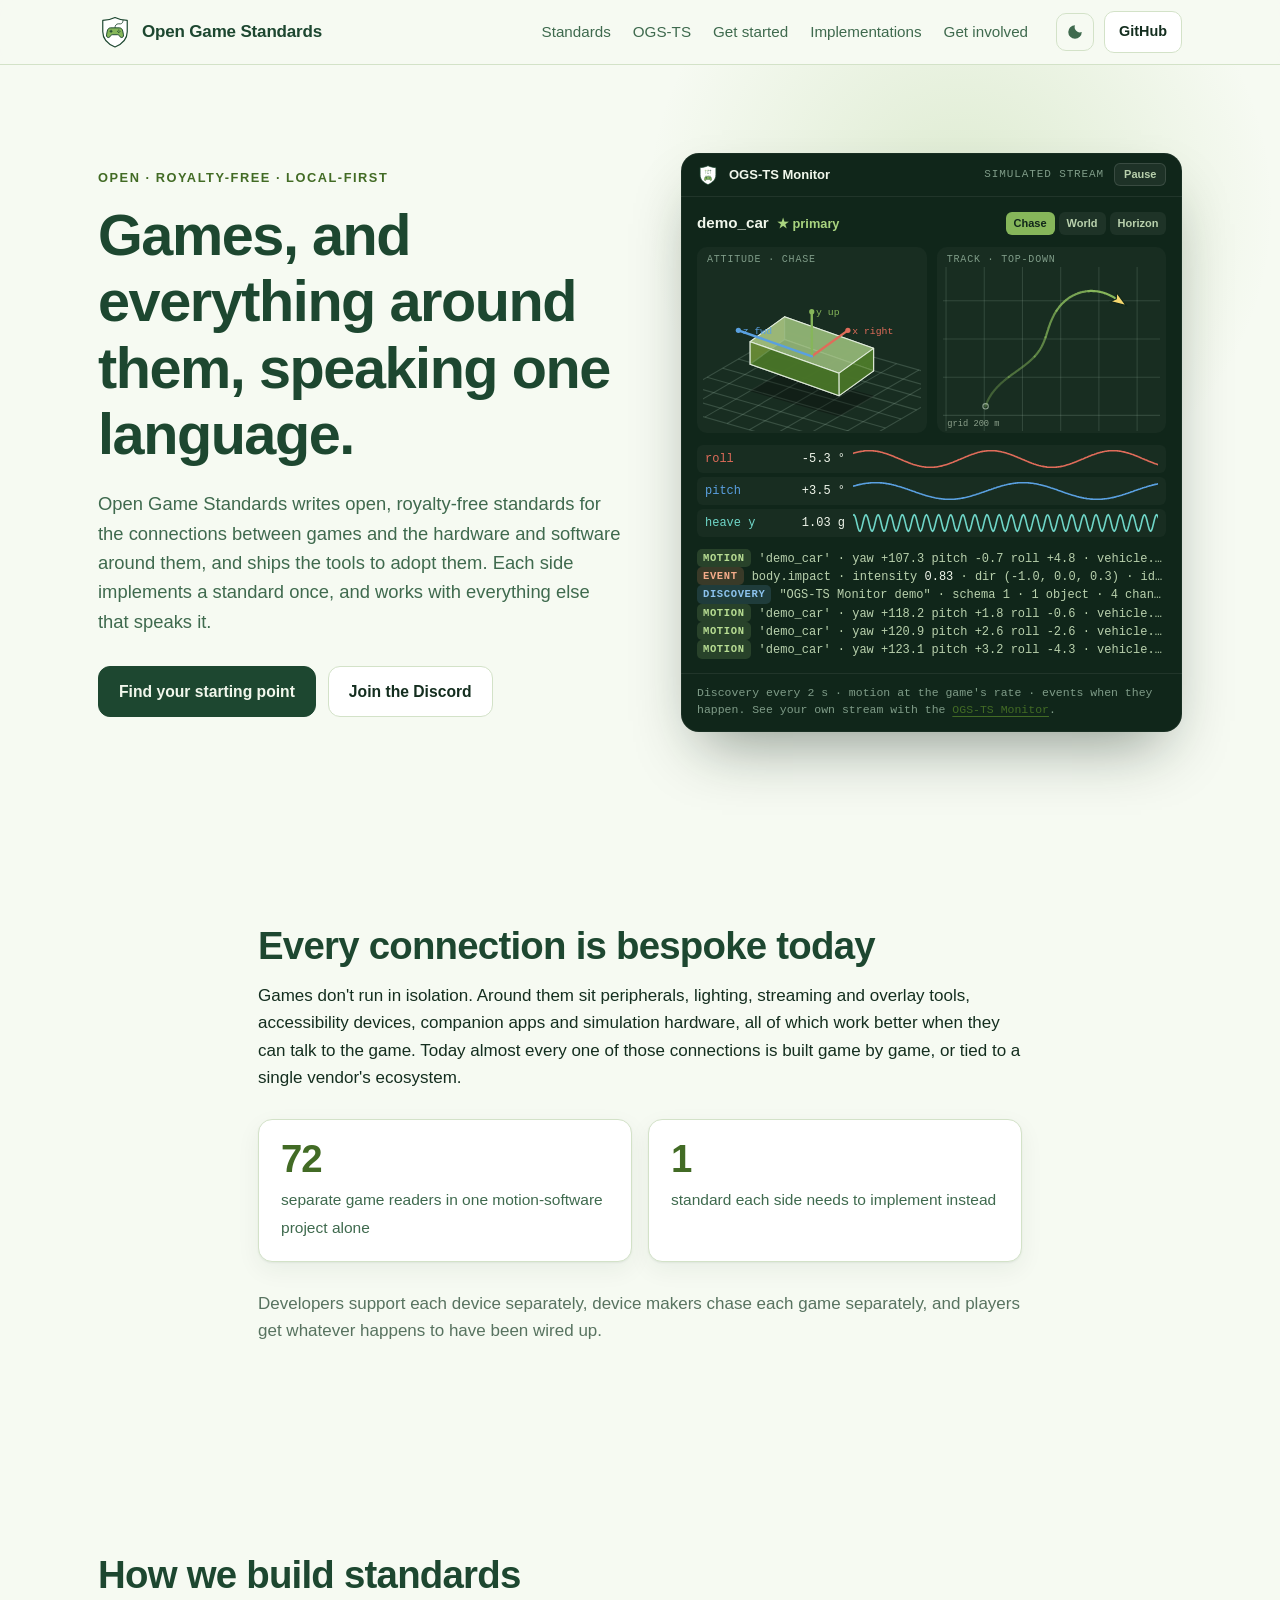
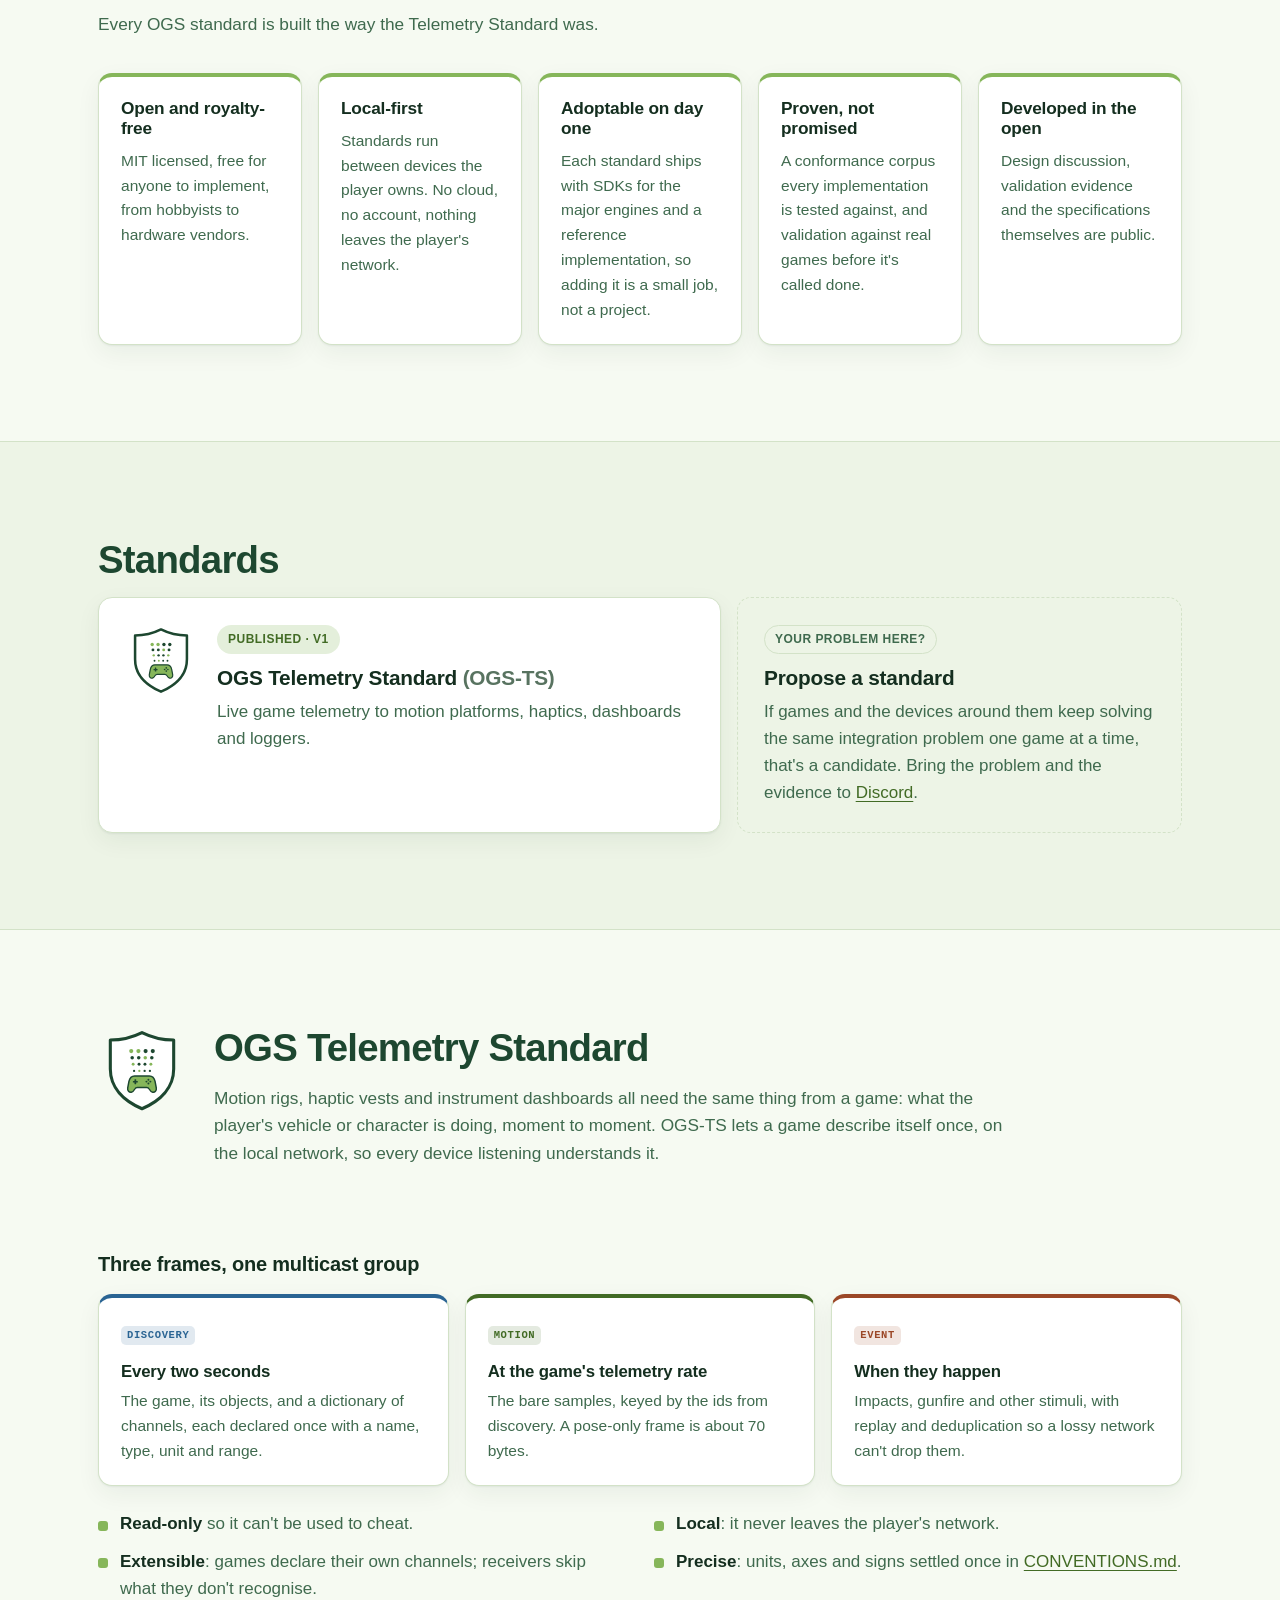
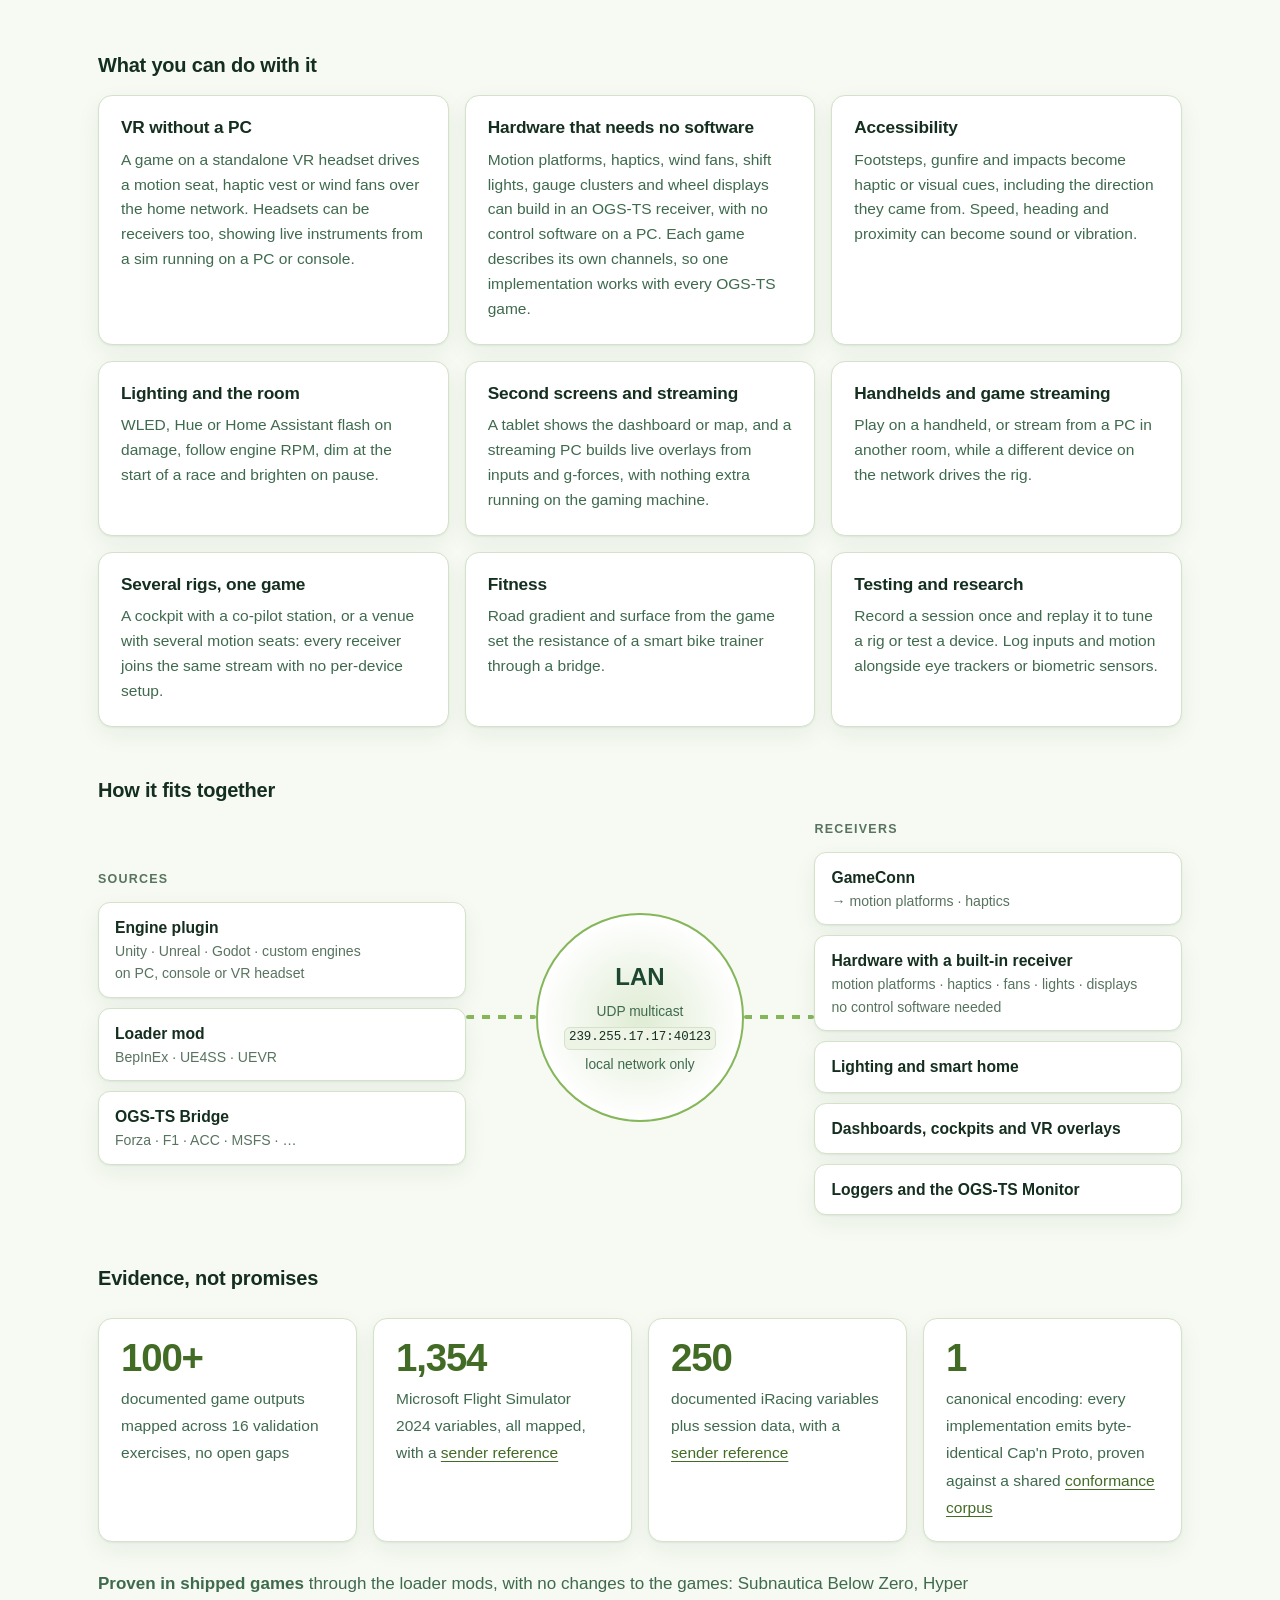
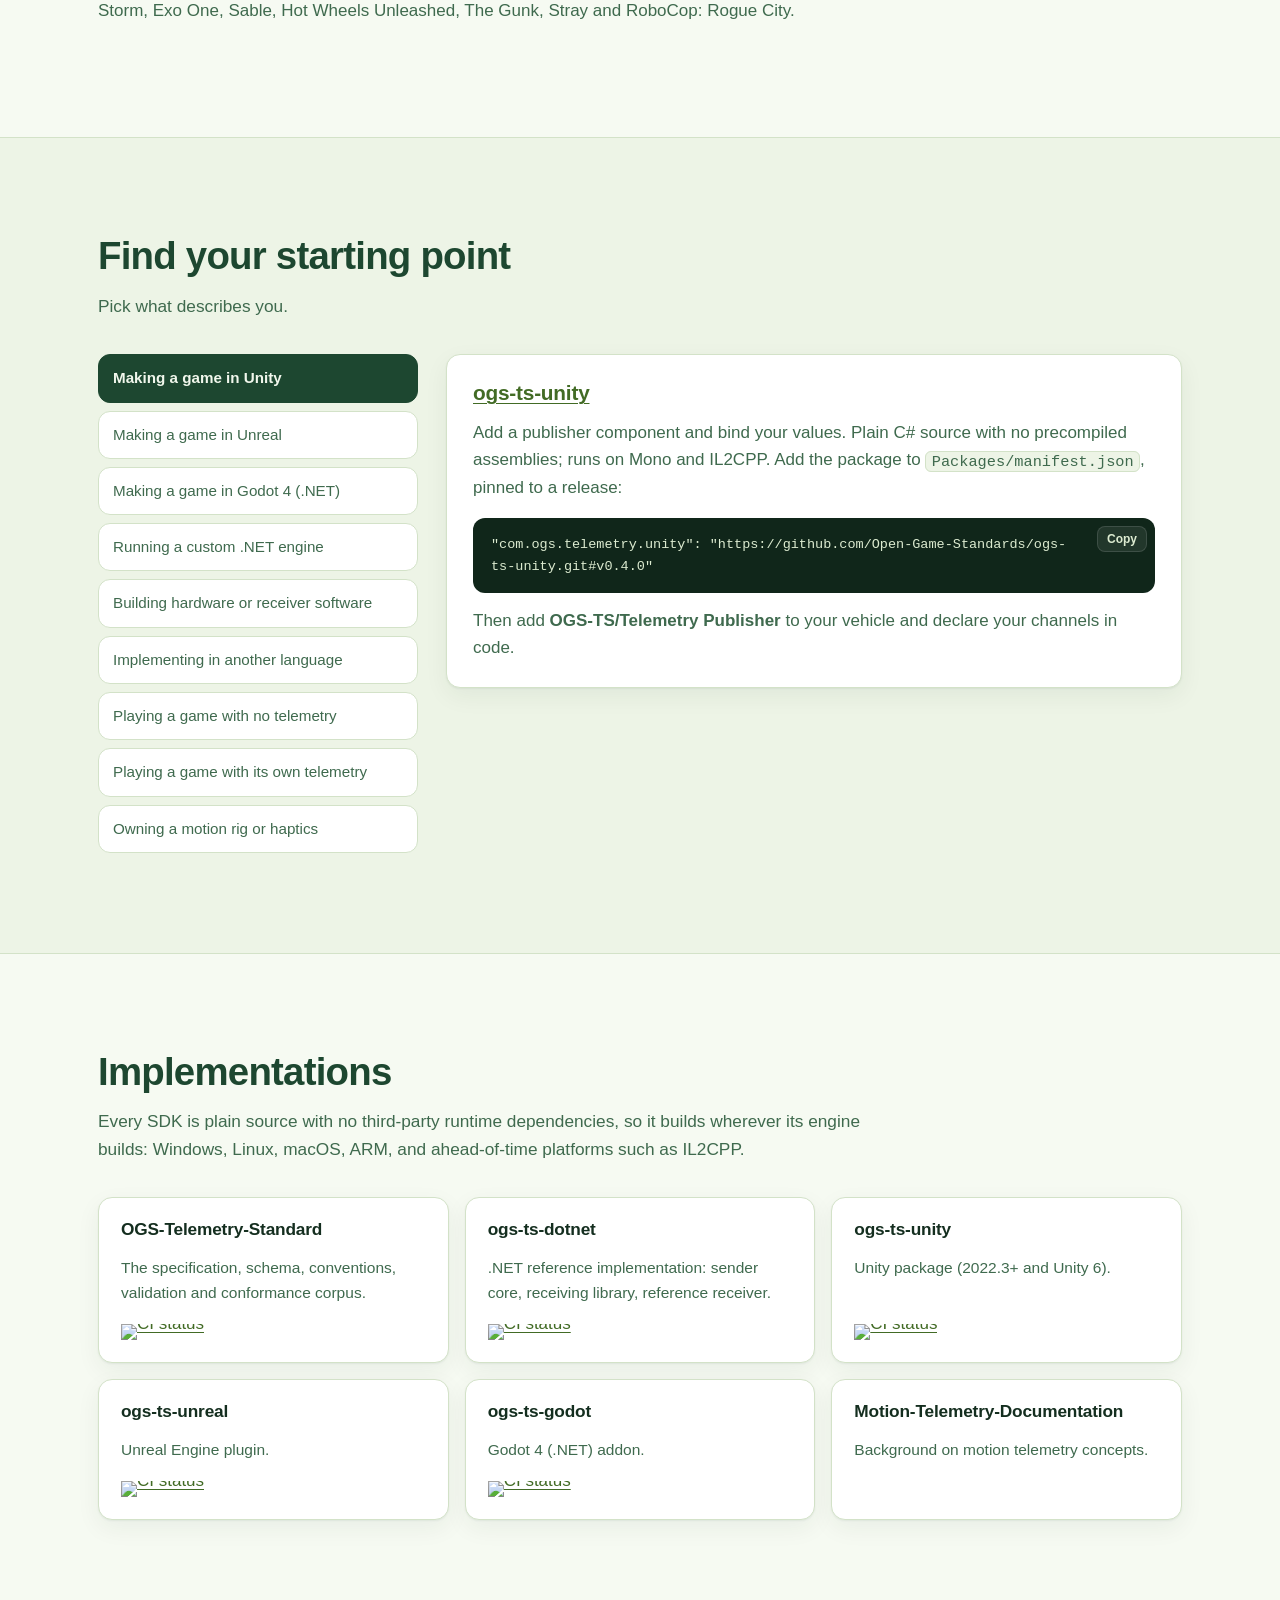
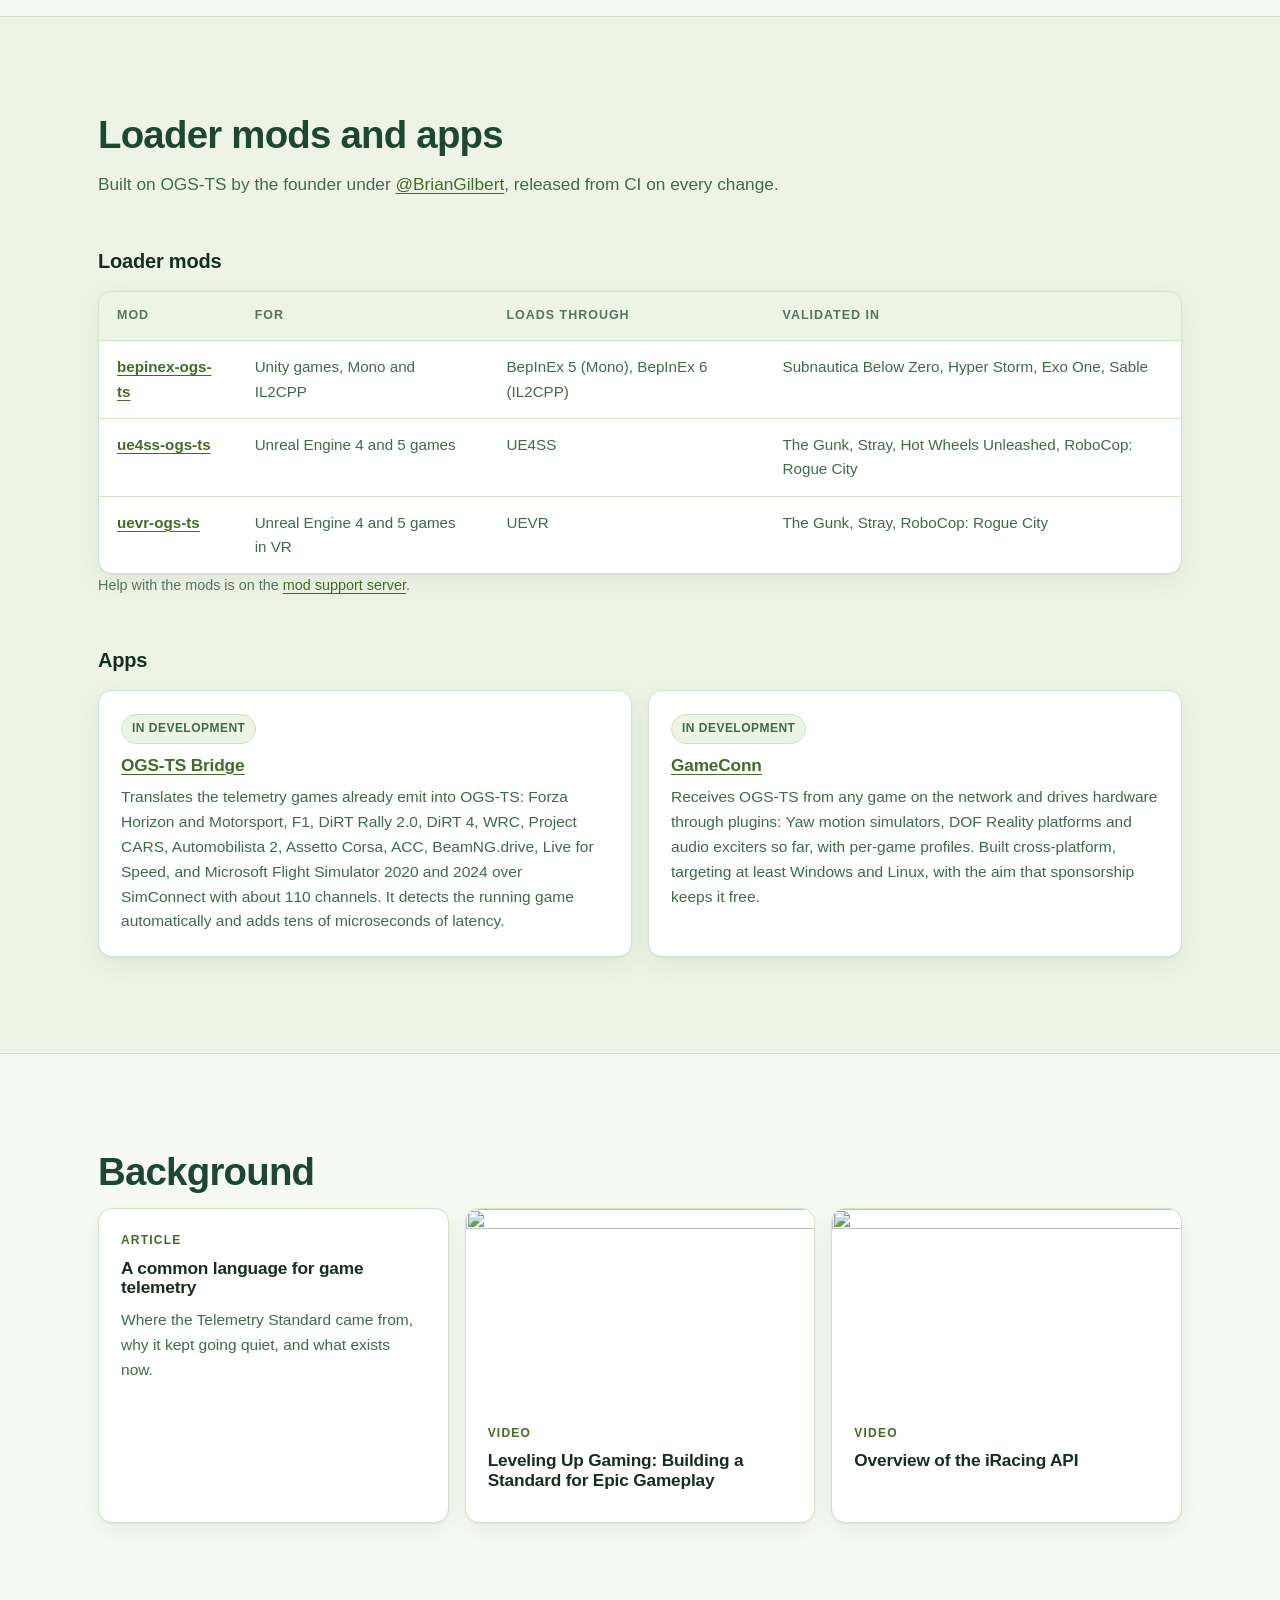
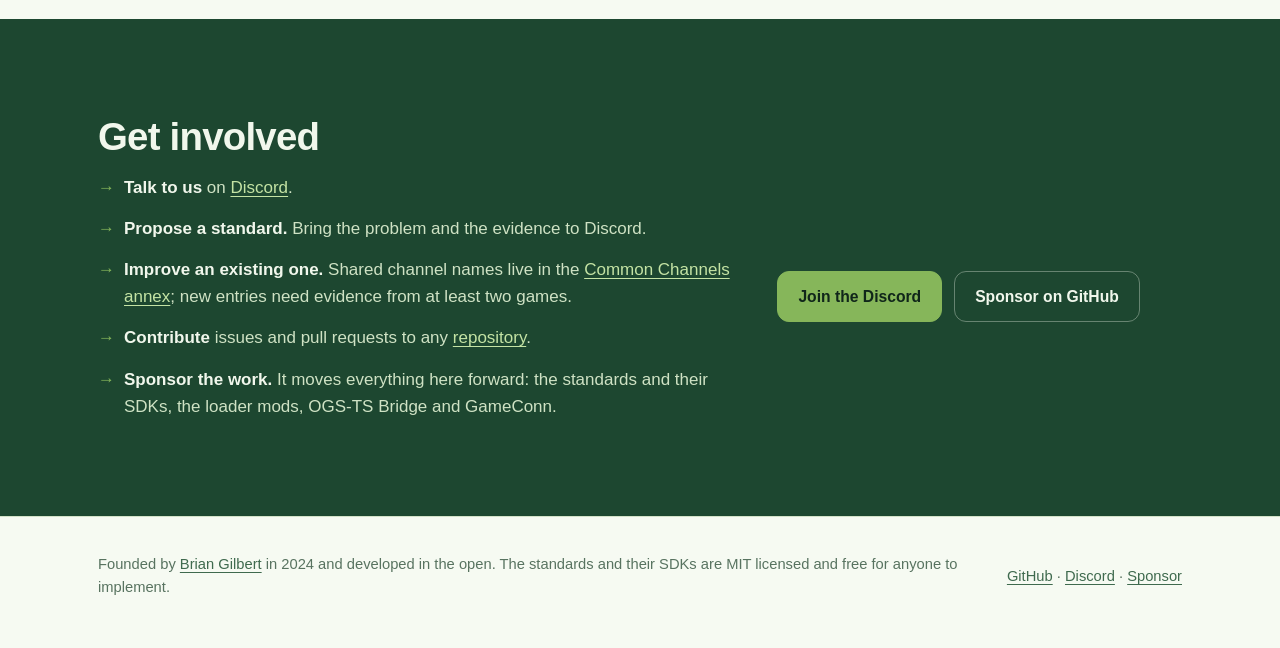
==== commit 6ed63f6b: "Add usage scenarios and update the OGS-TS diagram" ====
--- a/index.html
+++ b/index.html
@@ -204,11 +204,51 @@
           <li><strong>Precise</strong>: units, axes and signs settled once in <a href="https://github.com/Open-Game-Standards/OGS-Telemetry-Standard/blob/main/CONVENTIONS.md" target="_blank" rel="noopener">CONVENTIONS.md</a>.</li>
         </ul>
 
+        <h3 class="sub-title">What you can do with it</h3>
+        <ul class="cards cards-3">
+          <li class="card">
+            <h4>VR without a PC</h4>
+            <p>A game on a standalone VR headset drives a motion seat, haptic vest or wind fans over the home network. Headsets can be receivers too, showing live instruments from a sim running on a PC or console.</p>
+          </li>
+          <li class="card">
+            <h4>Hardware that needs no software</h4>
+            <p>Motion platforms, haptics, wind fans, shift lights, gauge clusters and wheel displays can build in an OGS-TS receiver, with no control software on a PC. Each game describes its own channels, so one implementation works with every OGS-TS game.</p>
+          </li>
+          <li class="card">
+            <h4>Accessibility</h4>
+            <p>Footsteps, gunfire and impacts become haptic or visual cues, including the direction they came from. Speed, heading and proximity can become sound or vibration.</p>
+          </li>
+          <li class="card">
+            <h4>Lighting and the room</h4>
+            <p>WLED, Hue or Home Assistant flash on damage, follow engine RPM, dim at the start of a race and brighten on pause.</p>
+          </li>
+          <li class="card">
+            <h4>Second screens and streaming</h4>
+            <p>A tablet shows the dashboard or map, and a streaming PC builds live overlays from inputs and g-forces, with nothing extra running on the gaming machine.</p>
+          </li>
+          <li class="card">
+            <h4>Handhelds and game streaming</h4>
+            <p>Play on a handheld, or stream from a PC in another room, while a different device on the network drives the rig.</p>
+          </li>
+          <li class="card">
+            <h4>Several rigs, one game</h4>
+            <p>A cockpit with a co-pilot station, or a venue with several motion seats: every receiver joins the same stream with no per-device setup.</p>
+          </li>
+          <li class="card">
+            <h4>Fitness</h4>
+            <p>Road gradient and surface from the game set the resistance of a smart bike trainer through a bridge.</p>
+          </li>
+          <li class="card">
+            <h4>Testing and research</h4>
+            <p>Record a session once and replay it to tune a rig or test a device. Log inputs and motion alongside eye trackers or biometric sensors.</p>
+          </li>
+        </ul>
+
         <h3 class="sub-title">How it fits together</h3>
-        <div class="flow" role="img" aria-label="Engine plugins, loader mods and OGS-TS Bridge publish OGS-TS over UDP multicast on the local network; GameConn, dashboards, cockpits and loggers receive it, and GameConn drives motion platforms and haptics.">
+        <div class="flow" role="img" aria-label="Engine plugins for Unity, Unreal, Godot and custom engines, in games on PC, console or standalone VR headsets, loader mods and OGS-TS Bridge publish OGS-TS over UDP multicast on the local network. GameConn receives it and drives motion platforms and haptics; hardware with a built-in receiver (motion platforms, haptics, fans, lights and displays) needs no control software, and lighting and smart home, dashboards, cockpits, VR overlays, loggers and the OGS-TS Monitor receive it directly.">
           <div class="flow-col">
             <p class="flow-label">Sources</p>
-            <div class="node"><strong>Engine plugin</strong><span>Unity · Unreal · Godot · .NET</span></div>
+            <div class="node"><strong>Engine plugin</strong><span>Unity · Unreal · Godot · custom engines<br>on PC, console or VR headset</span></div>
             <div class="node"><strong>Loader mod</strong><span>BepInEx · UE4SS · UEVR</span></div>
             <div class="node"><strong>OGS-TS Bridge</strong><span>Forza · F1 · ACC · MSFS · …</span></div>
           </div>
@@ -225,8 +265,10 @@
           <div class="flow-col">
             <p class="flow-label">Receivers</p>
             <div class="node"><strong>GameConn</strong><span>→ motion platforms · haptics</span></div>
-            <div class="node"><strong>Dashboards and cockpits</strong></div>
-            <div class="node"><strong>Loggers</strong></div>
+            <div class="node"><strong>Hardware with a built-in receiver</strong><span>motion platforms · haptics · fans · lights · displays<br>no control software needed</span></div>
+            <div class="node"><strong>Lighting and smart home</strong></div>
+            <div class="node"><strong>Dashboards, cockpits and VR overlays</strong></div>
+            <div class="node"><strong>Loggers and the OGS-TS Monitor</strong></div>
           </div>
         </div>
 
--- a/assets/site.css
+++ b/assets/site.css
@@ -235,7 +235,7 @@
 @media (min-width: 640px) { .cards-2, .cards-3, .cards-5 { grid-template-columns: 1fr 1fr; } }
 @media (min-width: 1000px) { .cards-3 { grid-template-columns: repeat(3, 1fr); } .cards-5 { grid-template-columns: repeat(5, 1fr); } }
 .card { background: var(--surface); border: 1px solid var(--line); border-radius: var(--radius); padding: 22px; box-shadow: var(--shadow); min-width: 0; }
-.card h3 { font-size: 1.08rem; margin-bottom: 10px; color: var(--ink); }
+.card h3, .card h4 { font-size: 1.08rem; margin-bottom: 10px; color: var(--ink); }
 .card p { color: var(--ink-2); font-size: .97rem; margin: 0; }
 .cards-5 .card { border-top: 4px solid var(--accent); }
 .repo { display: flex; flex-direction: column; gap: 6px; }
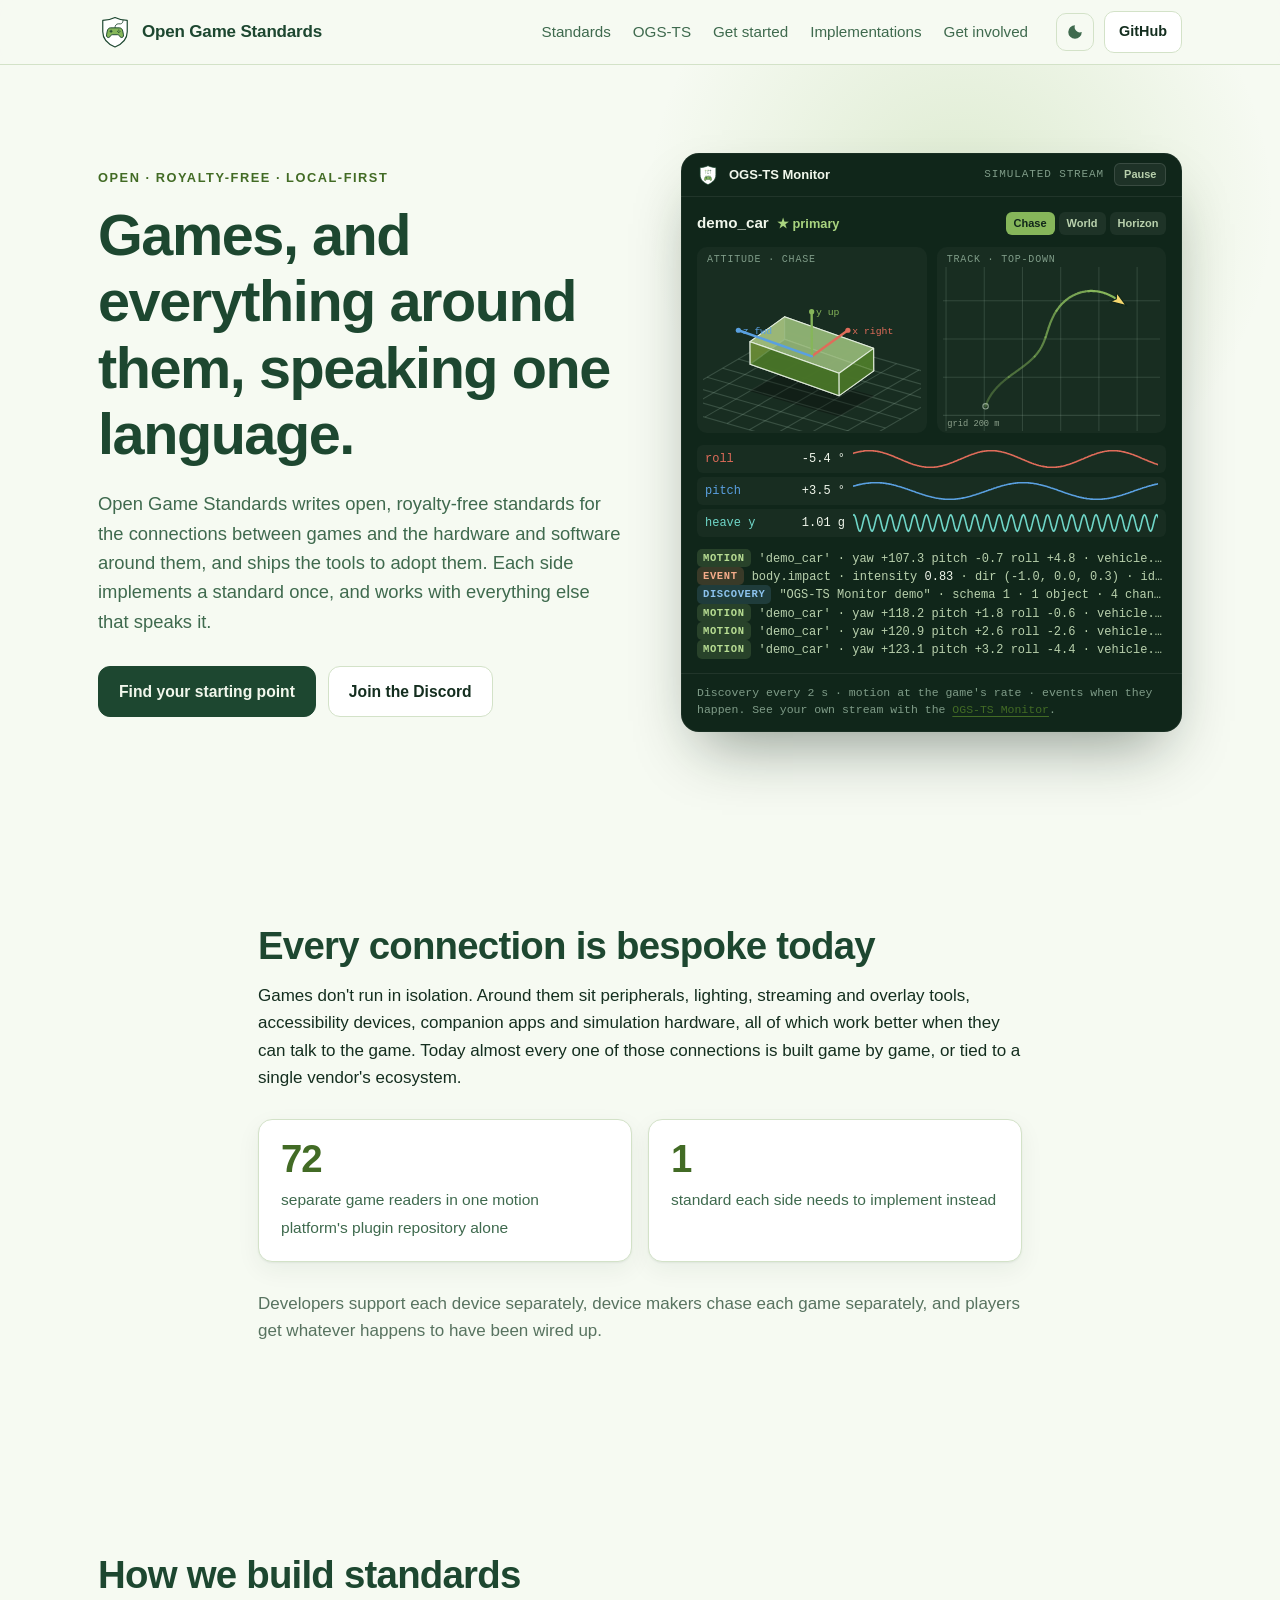
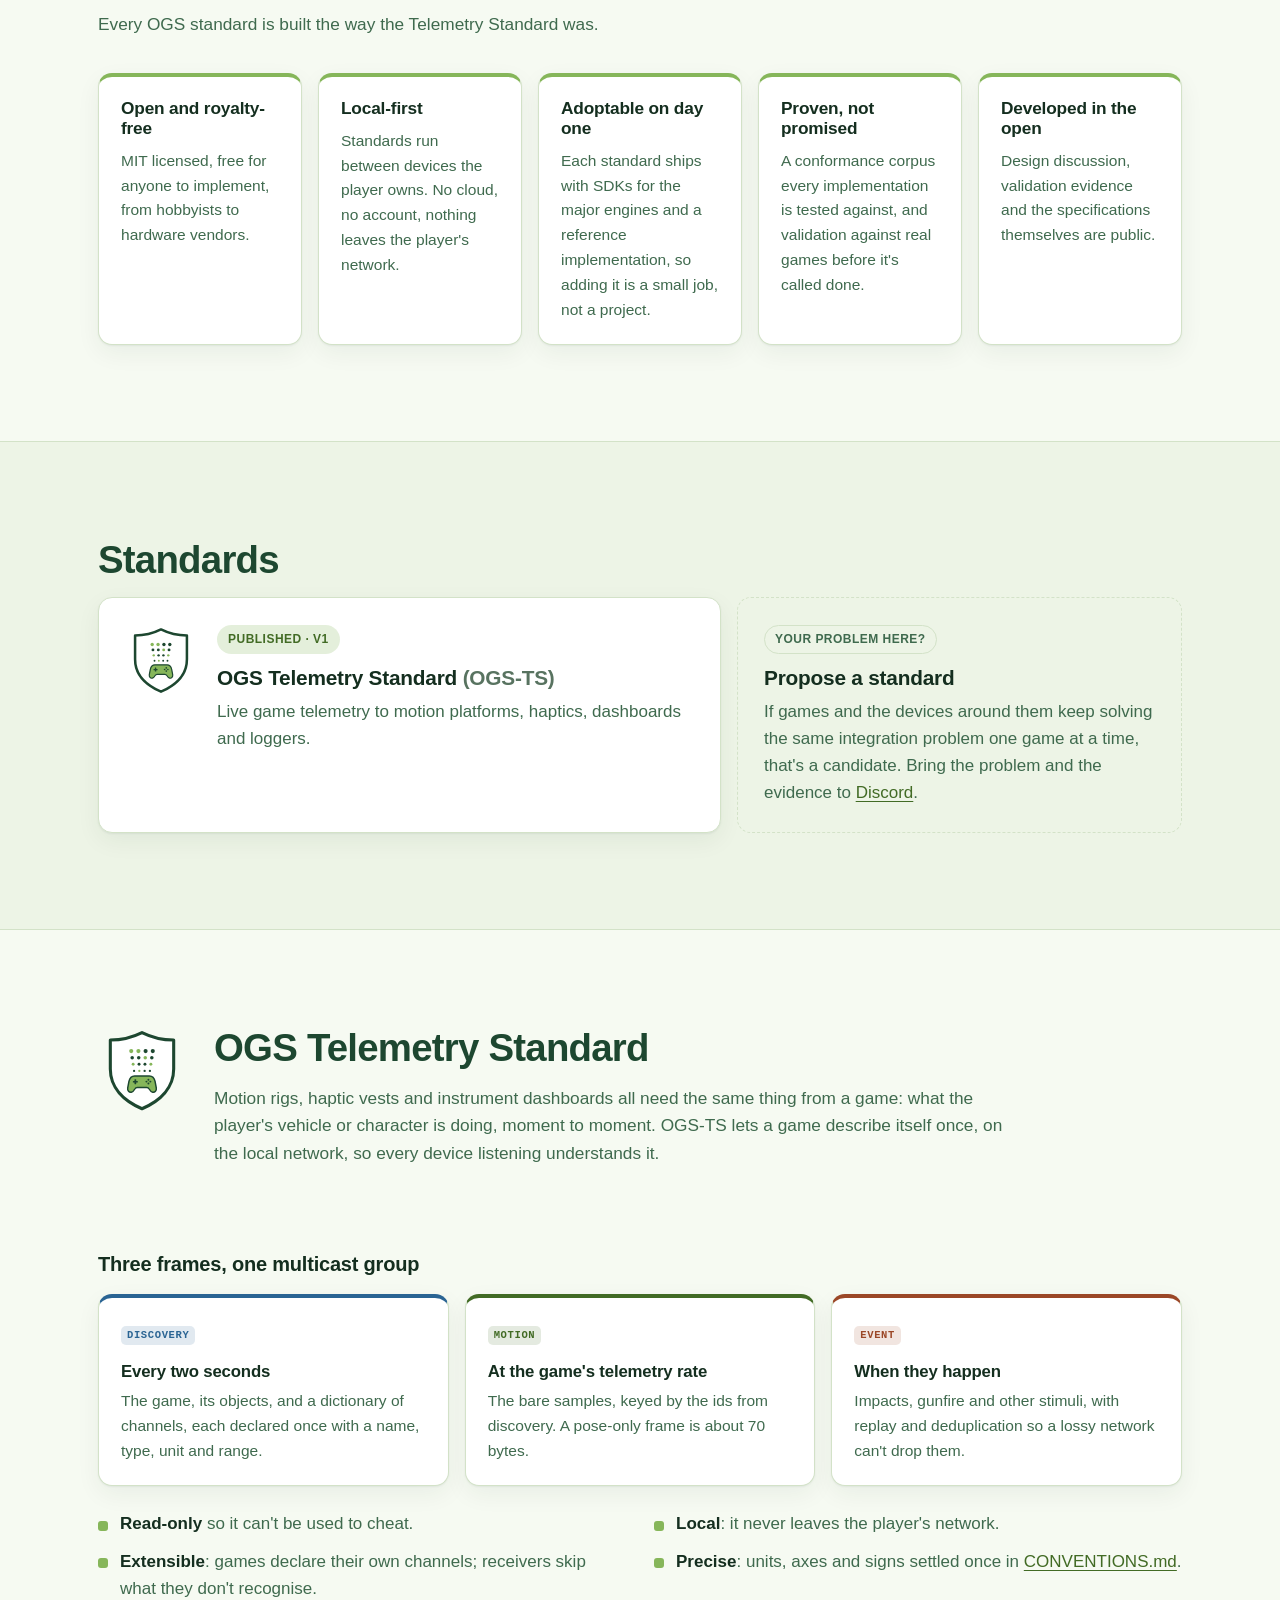
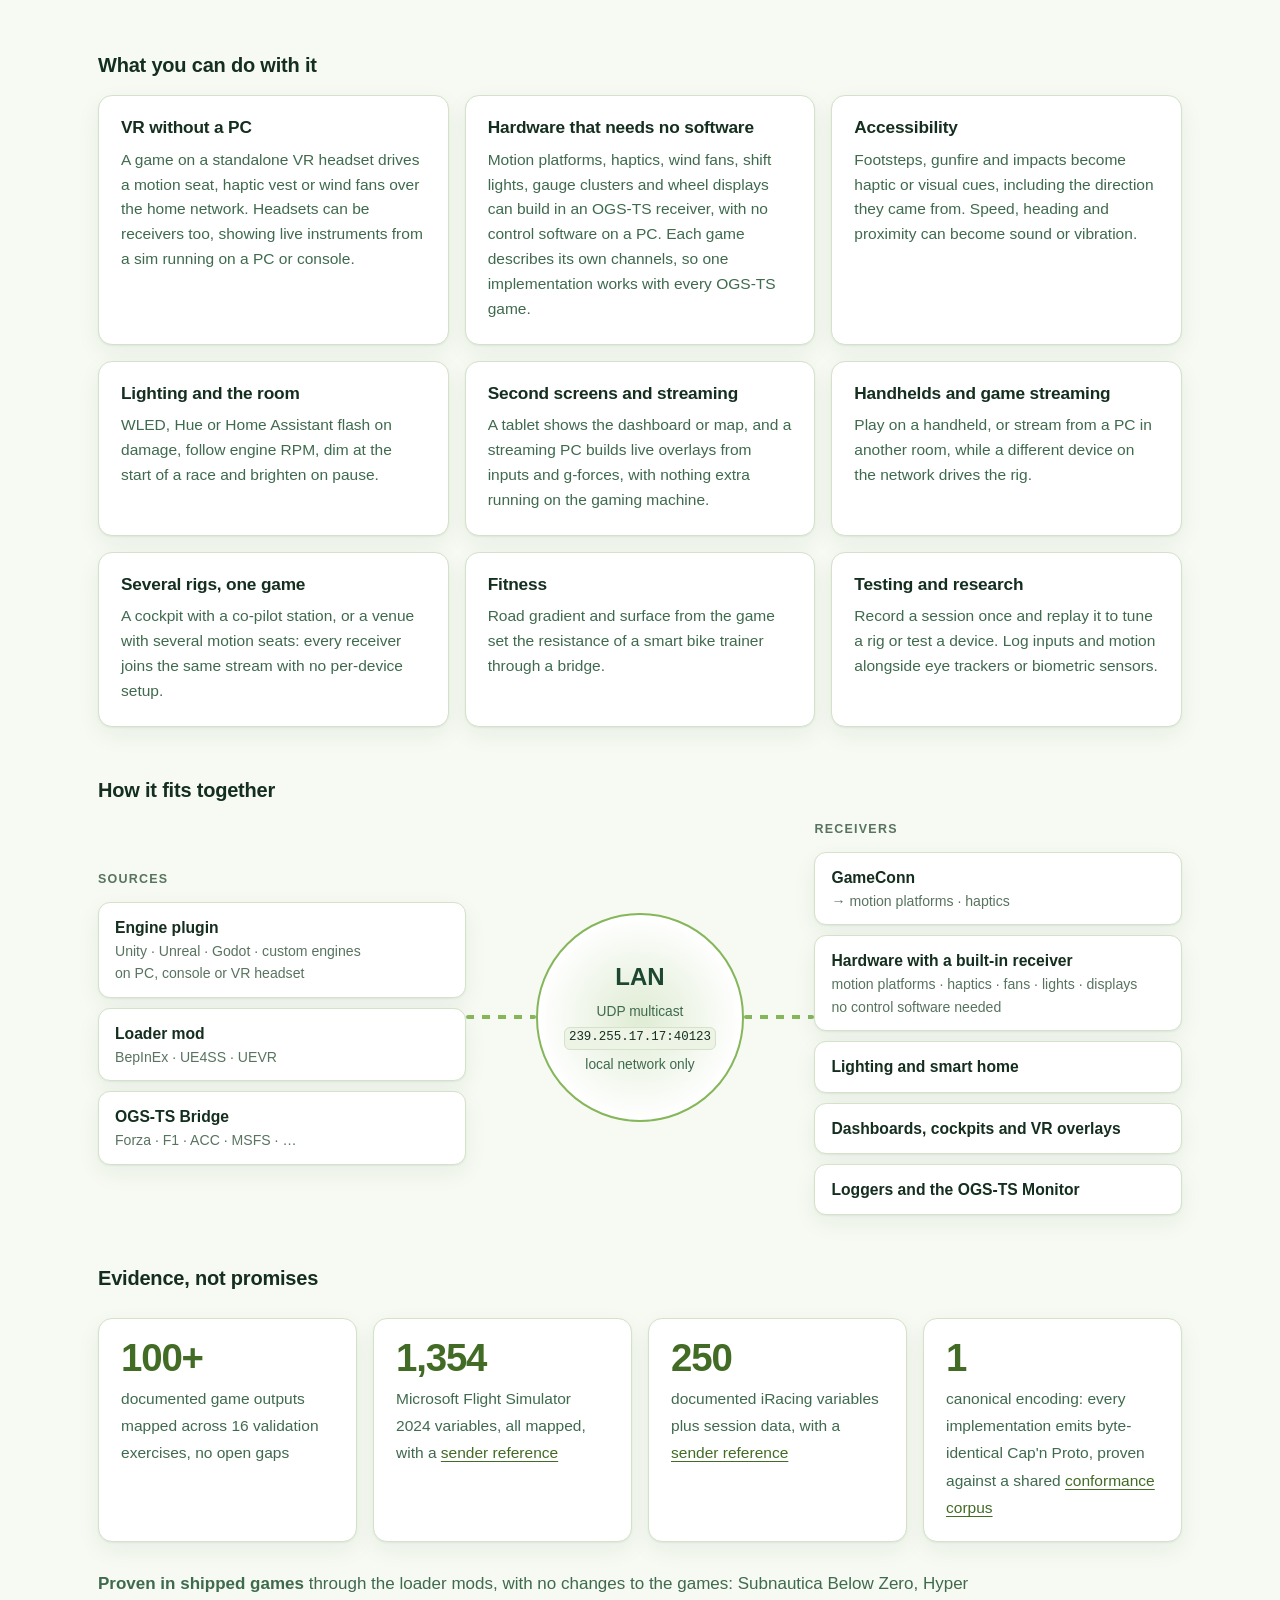
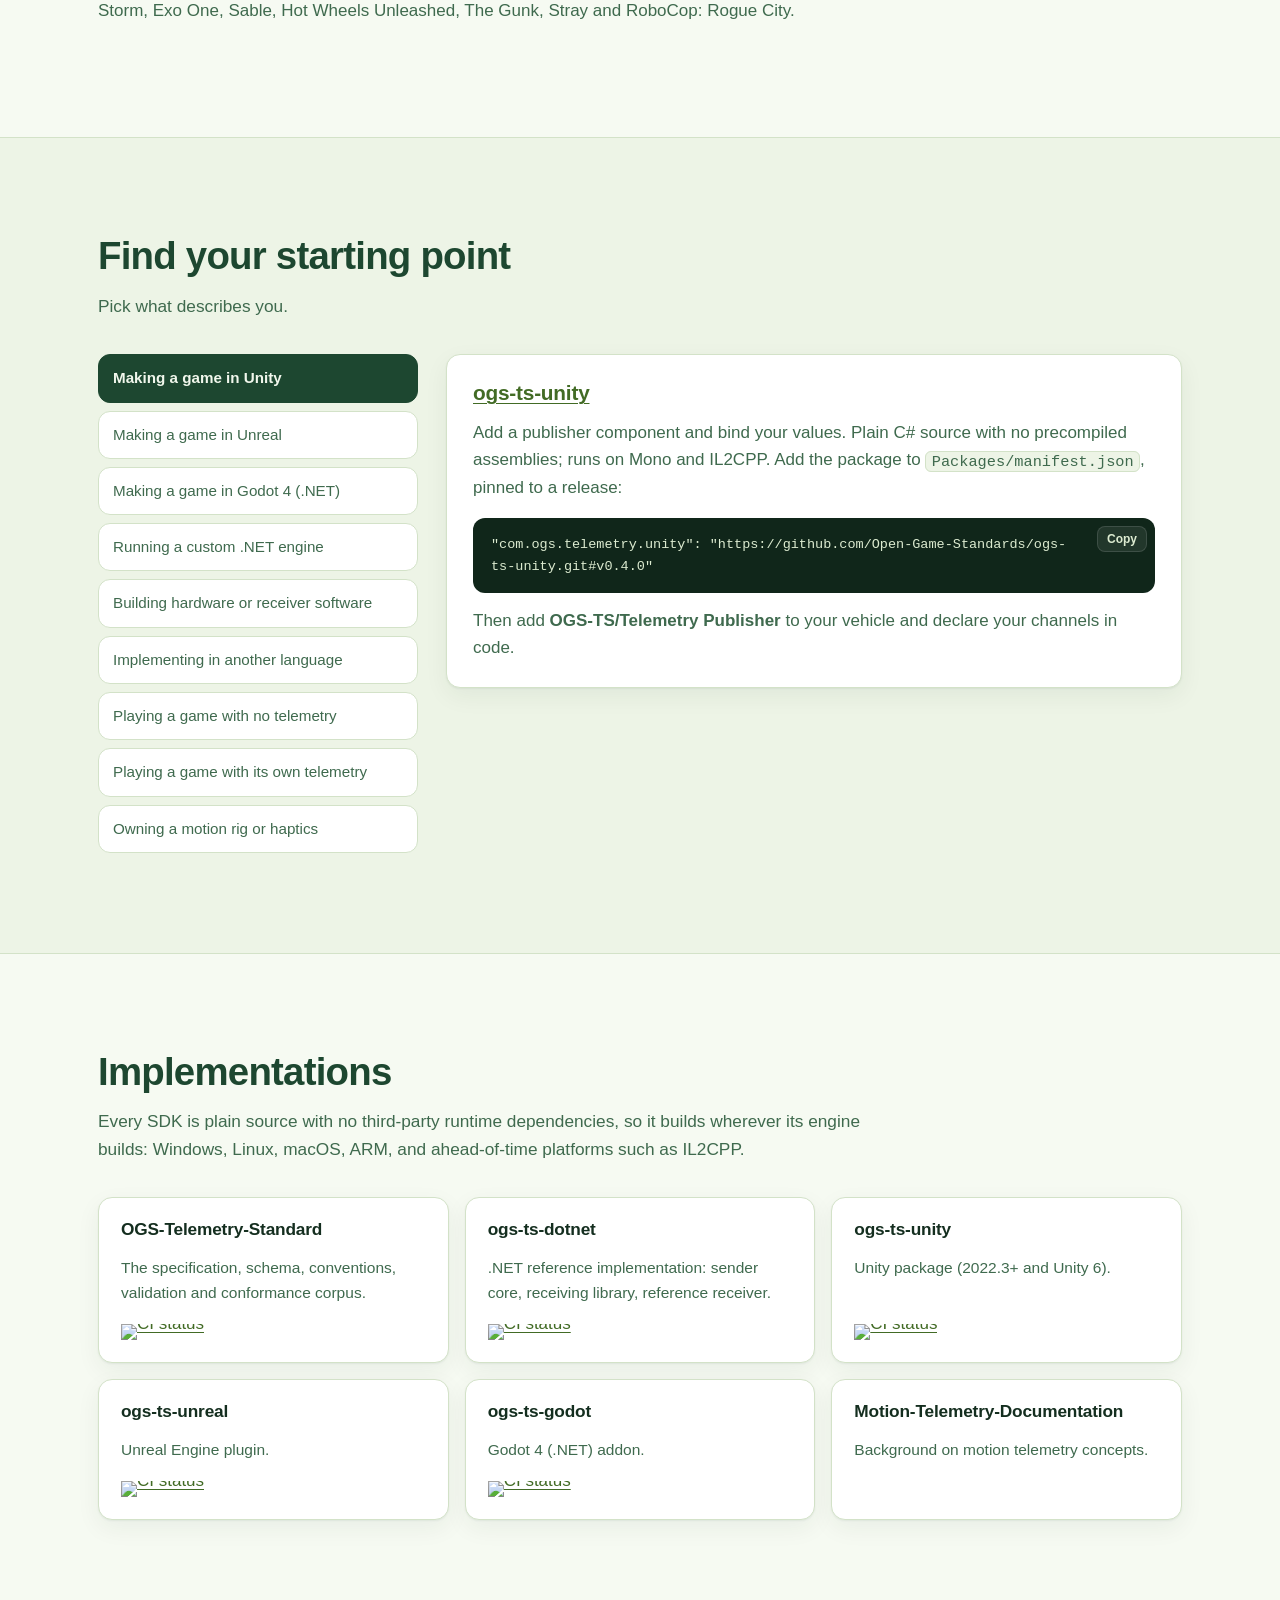
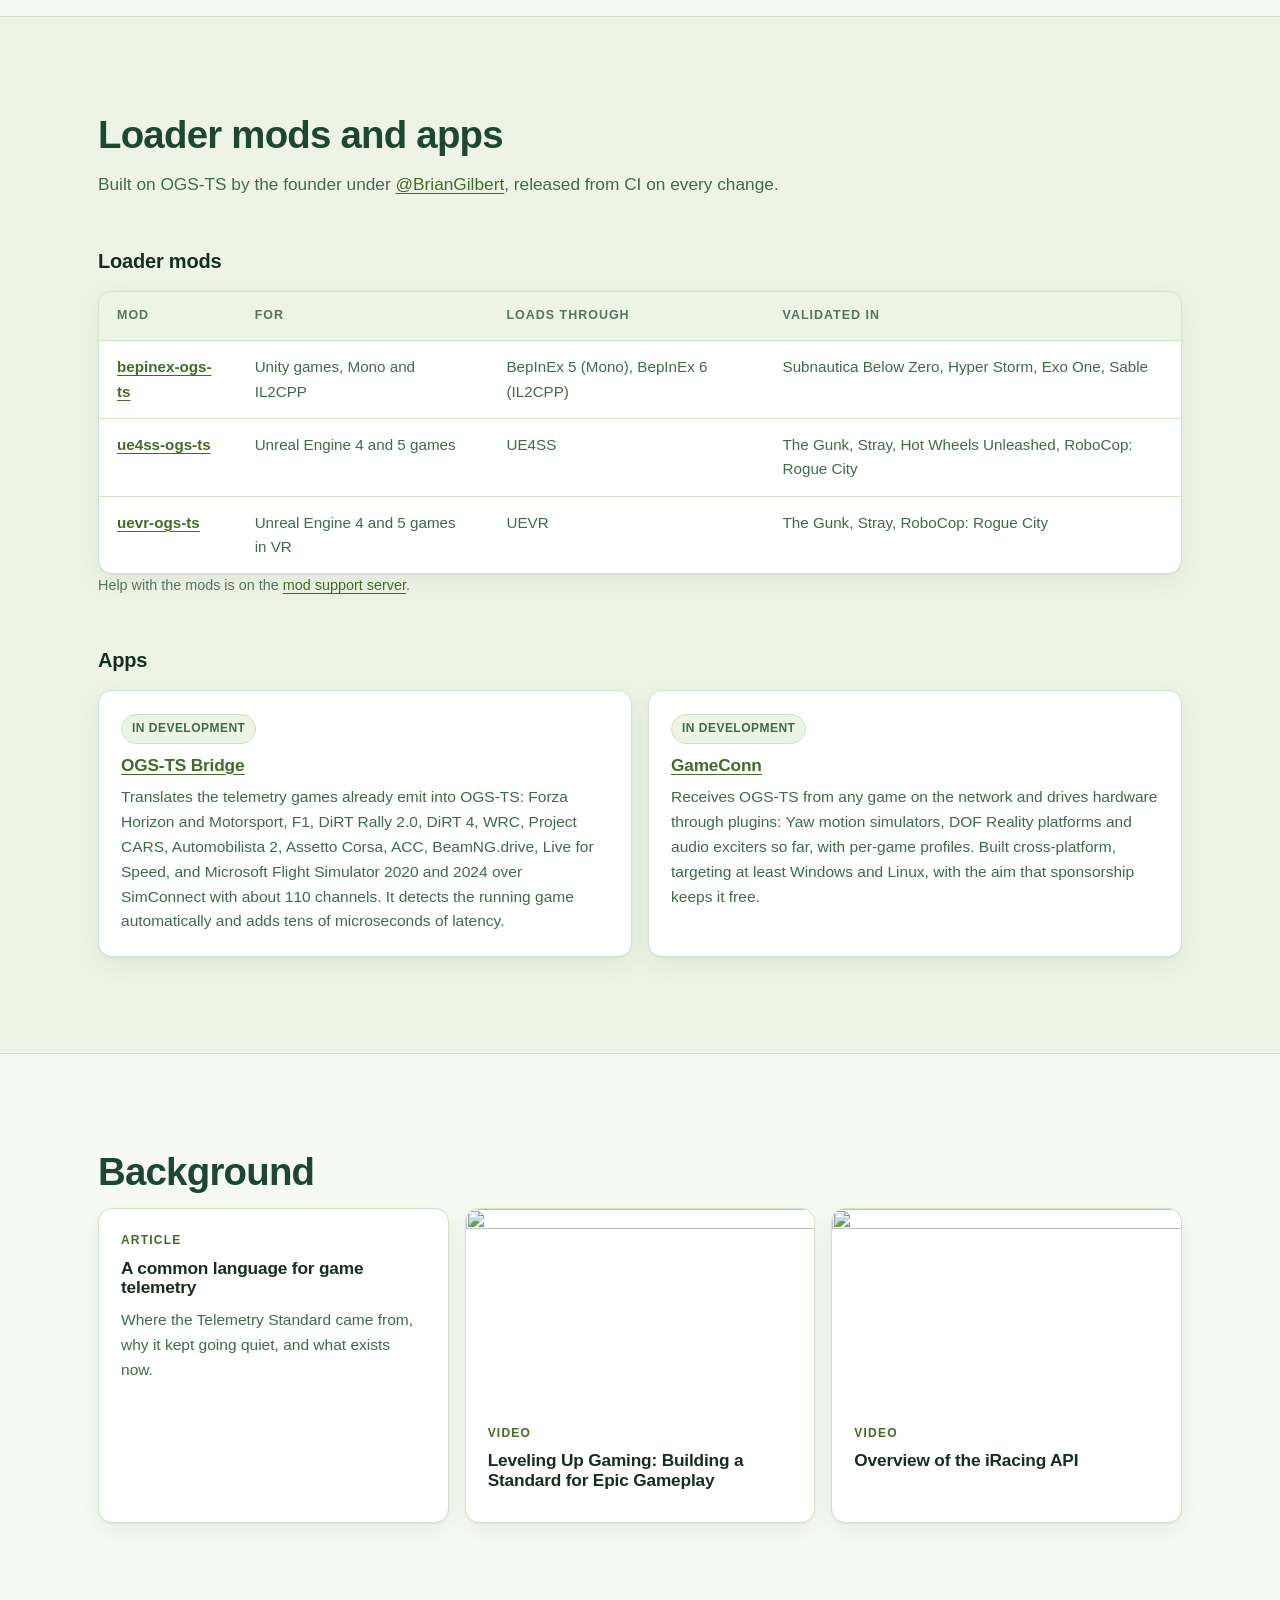
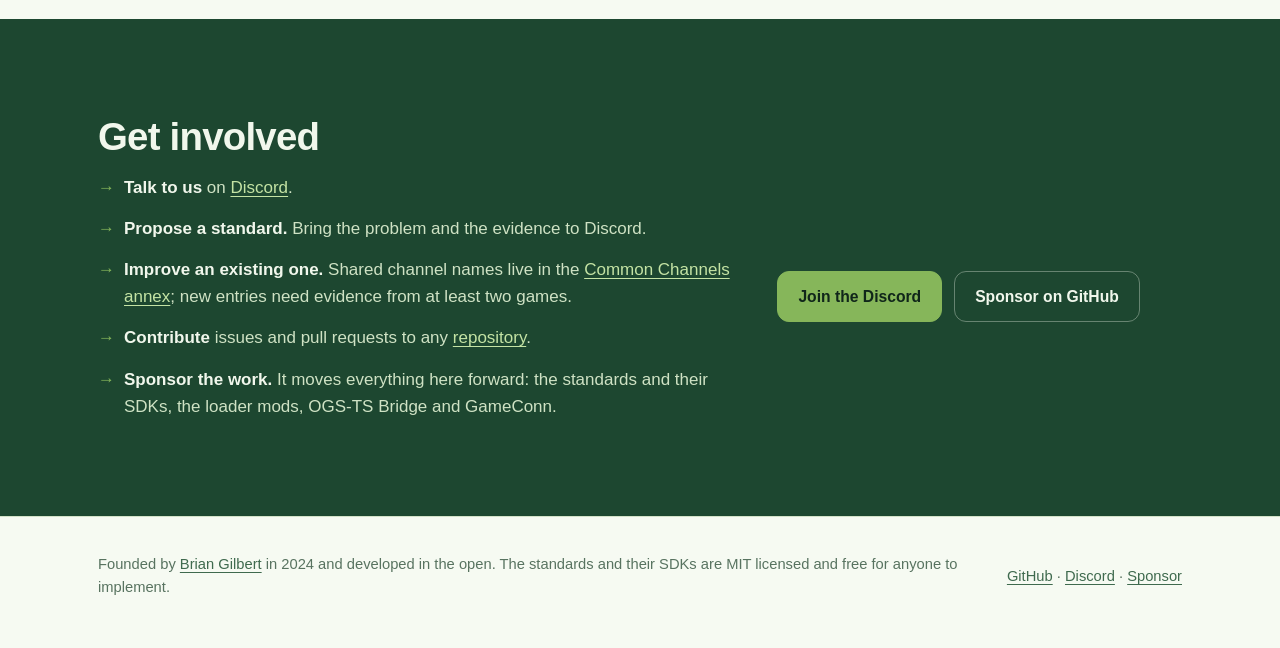
==== commit f4c7c17c: "Attribute the 72 game readers to a motion platform's plugin repository" ====
--- a/index.html
+++ b/index.html
@@ -106,7 +106,7 @@
         <h2 class="section-title">Every connection is bespoke today</h2>
         <p>Games don't run in isolation. Around them sit peripherals, lighting, streaming and overlay tools, accessibility devices, companion apps and simulation hardware, all of which work better when they can talk to the game. Today almost every one of those connections is built game by game, or tied to a single vendor's ecosystem.</p>
         <div class="stat-row">
-          <div class="stat"><strong>72</strong><span>separate game readers in one motion-software project alone</span></div>
+          <div class="stat"><strong>72</strong><span>separate game readers in one motion platform's plugin repository alone</span></div>
           <div class="stat"><strong>1</strong><span>standard each side needs to implement instead</span></div>
         </div>
         <p class="muted">Developers support each device separately, device makers chase each game separately, and players get whatever happens to have been wired up.</p>
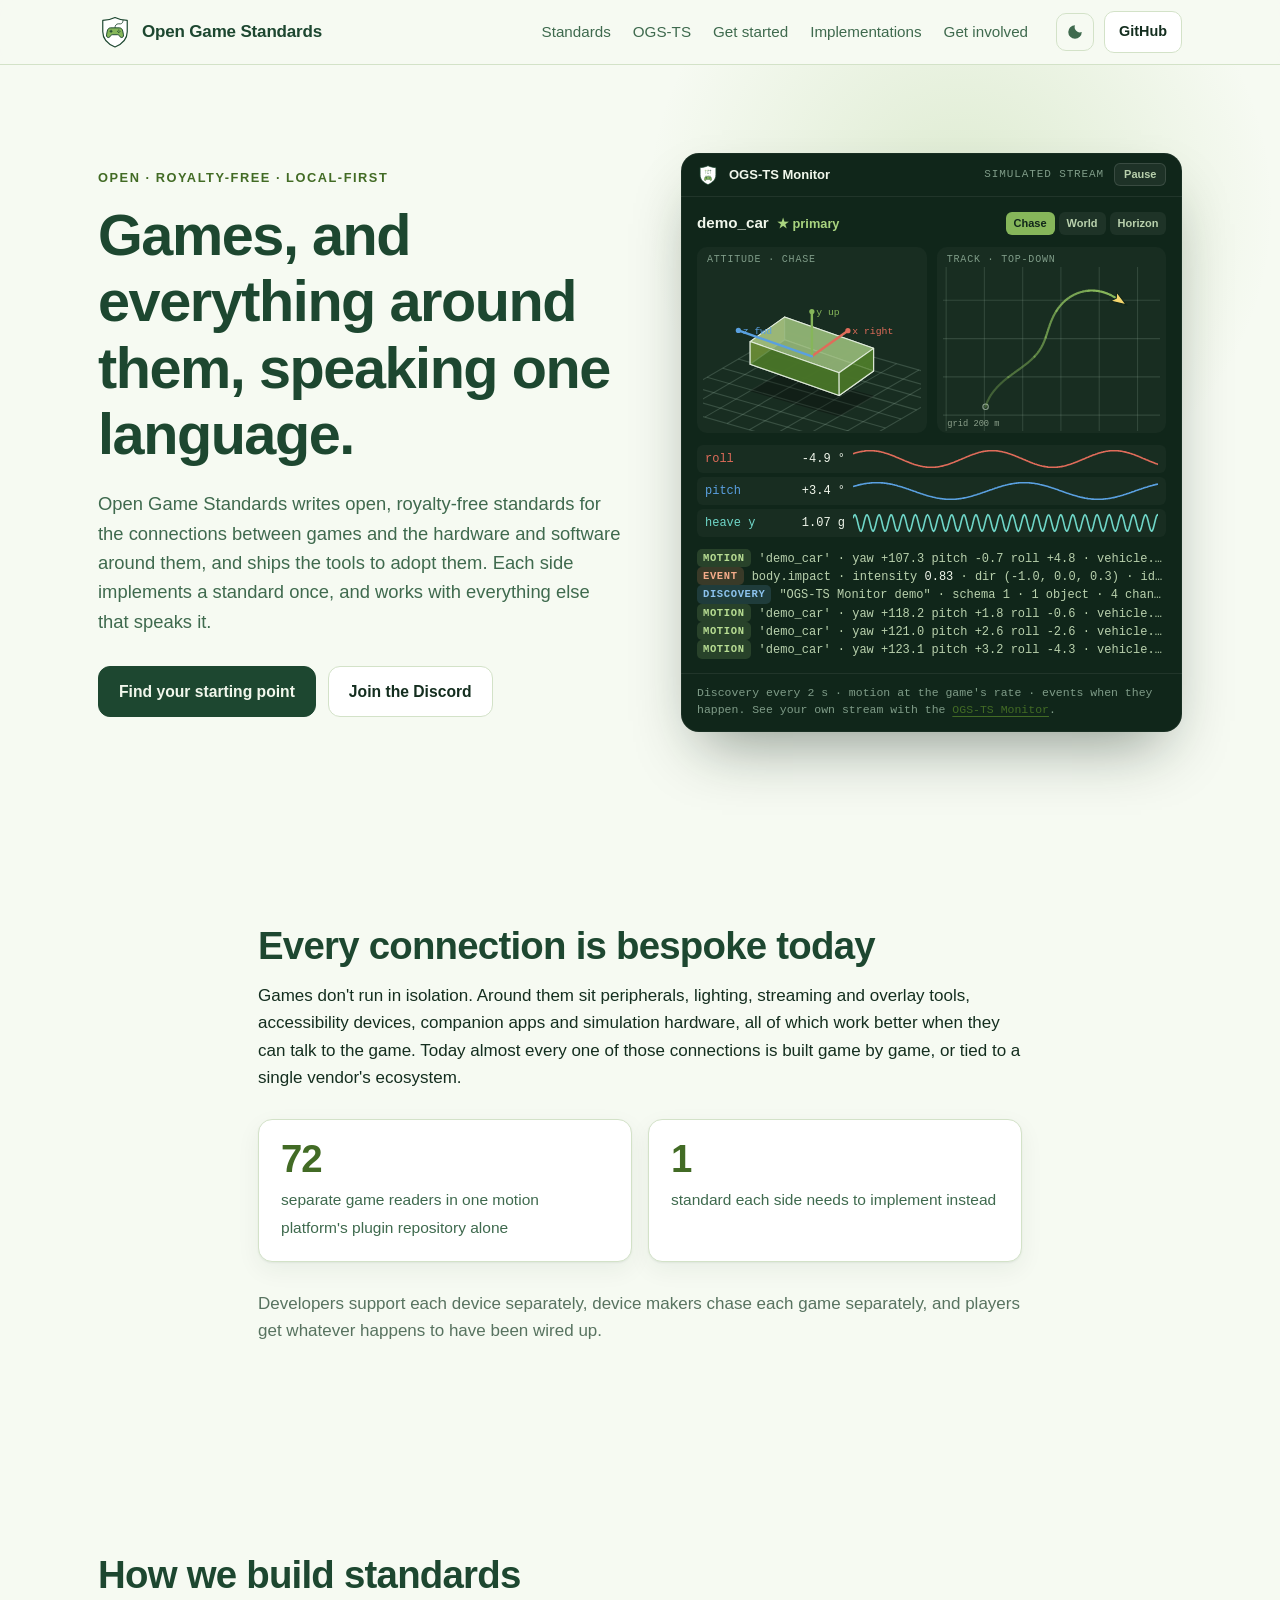
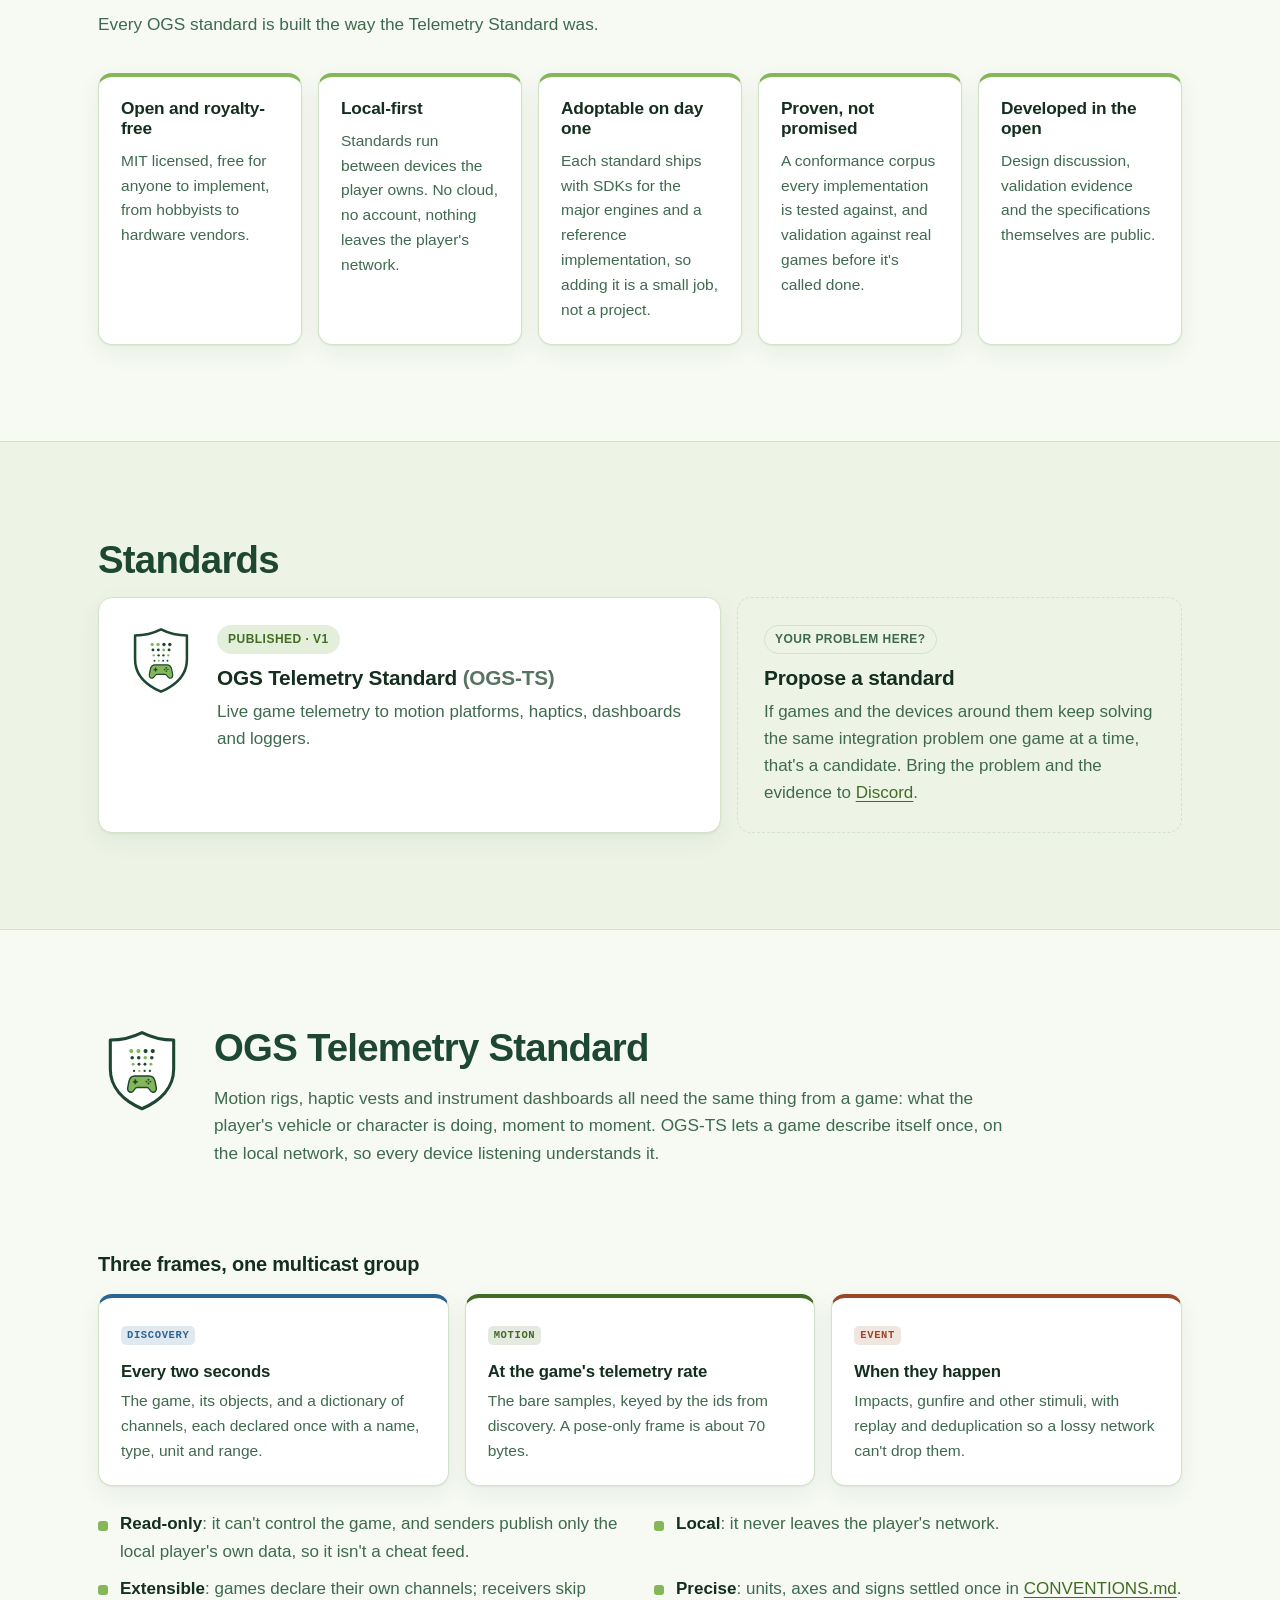
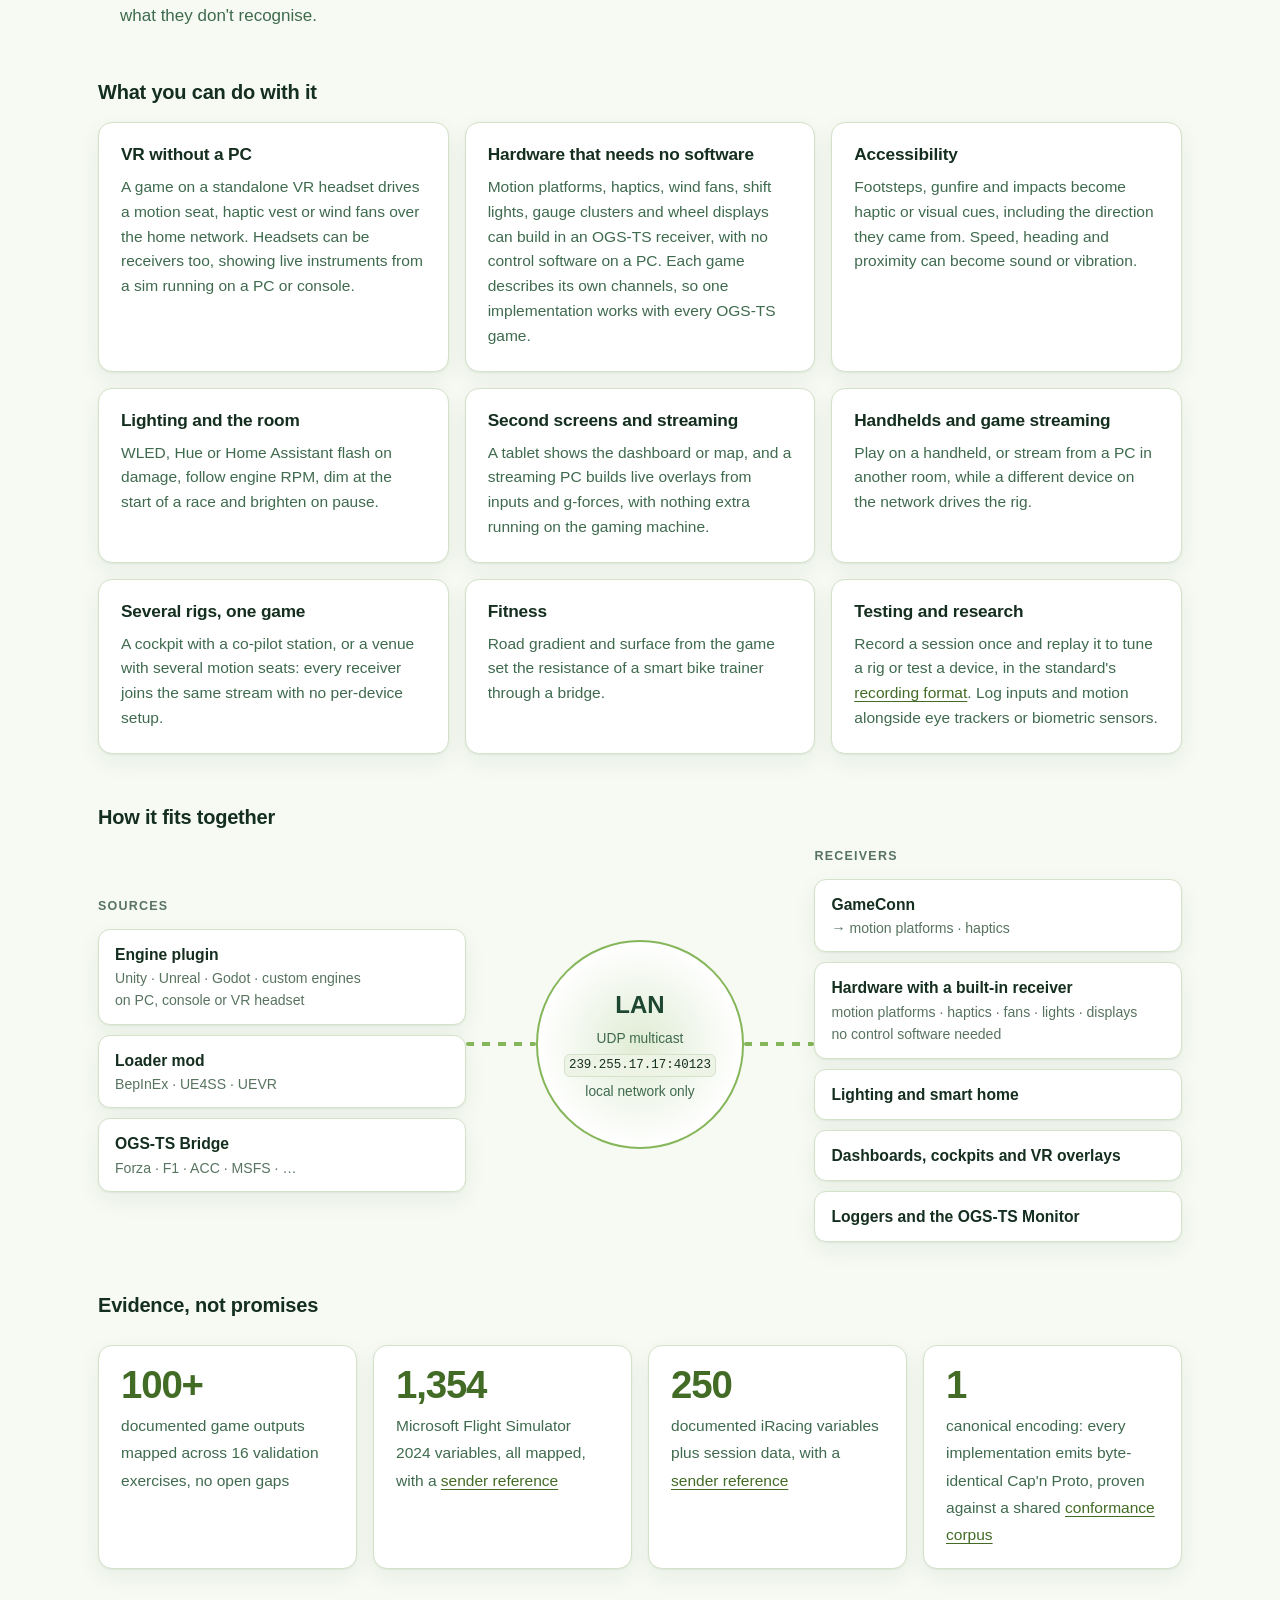
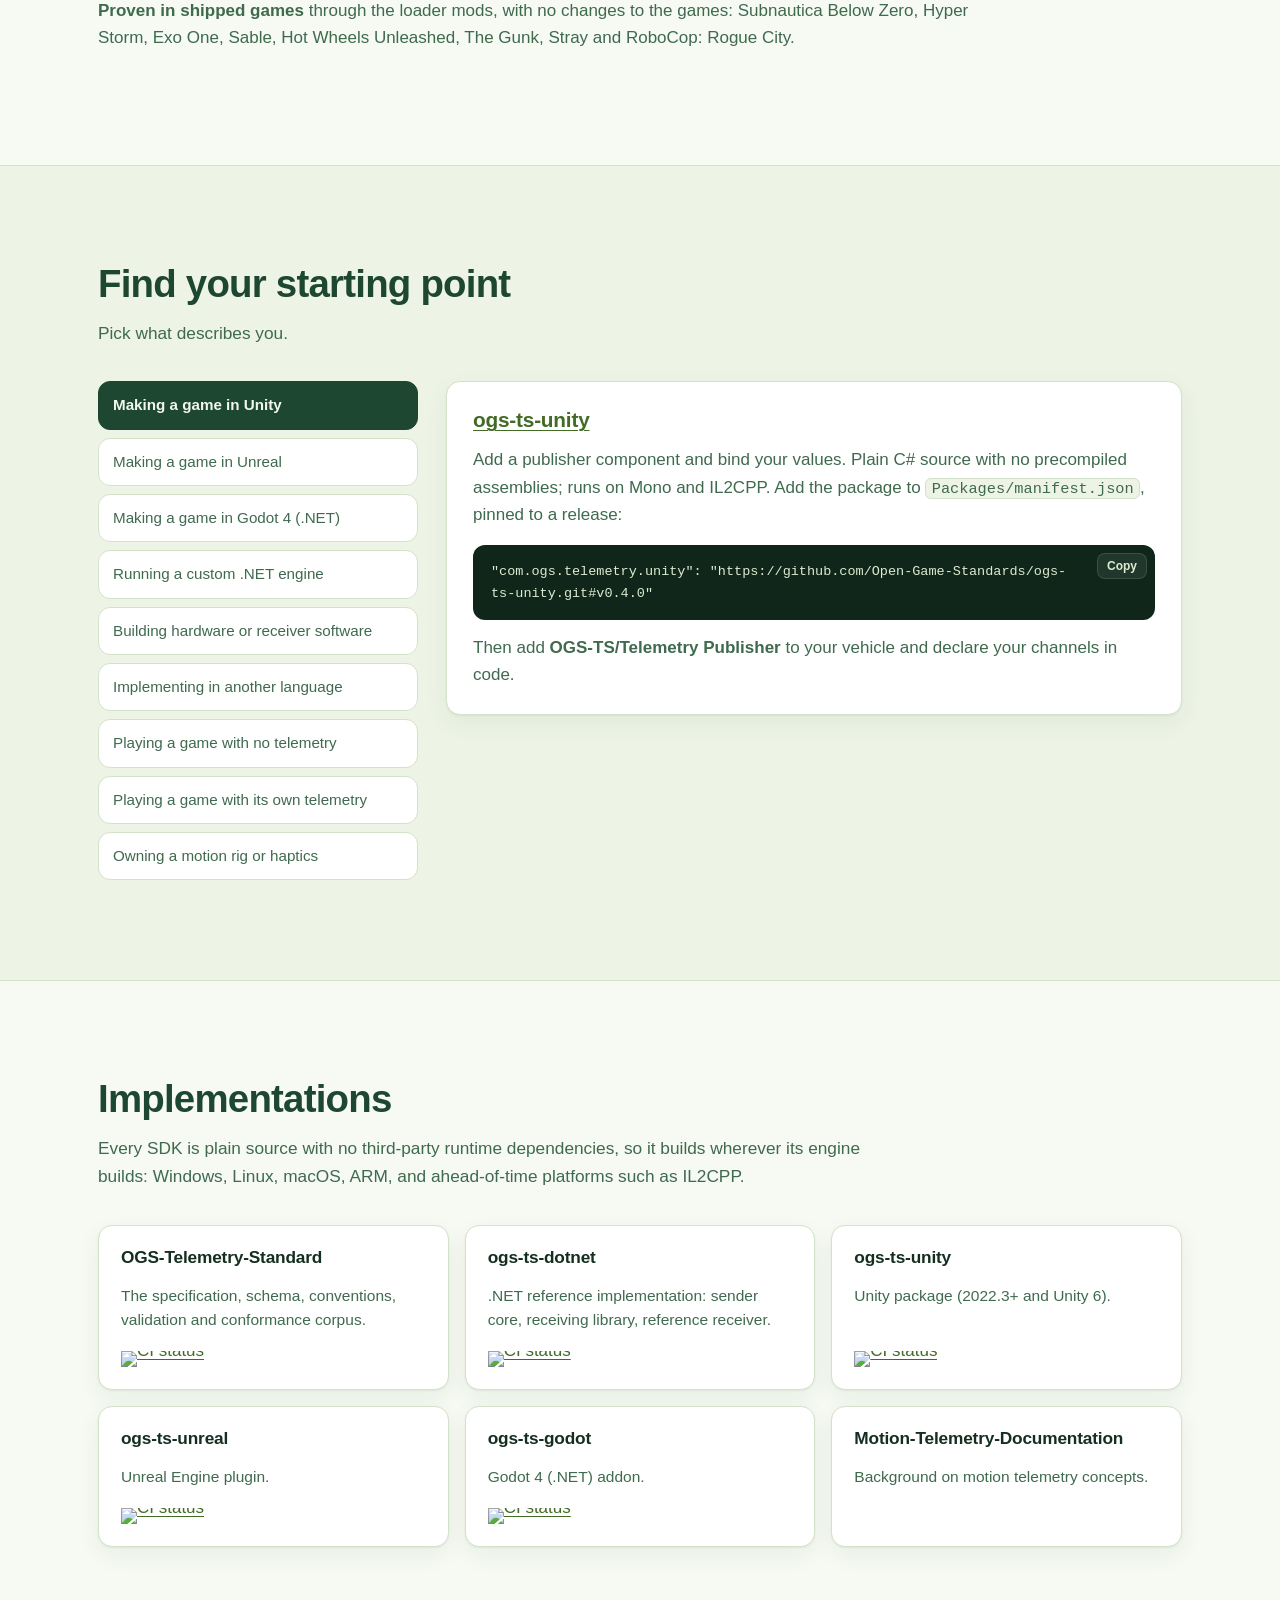
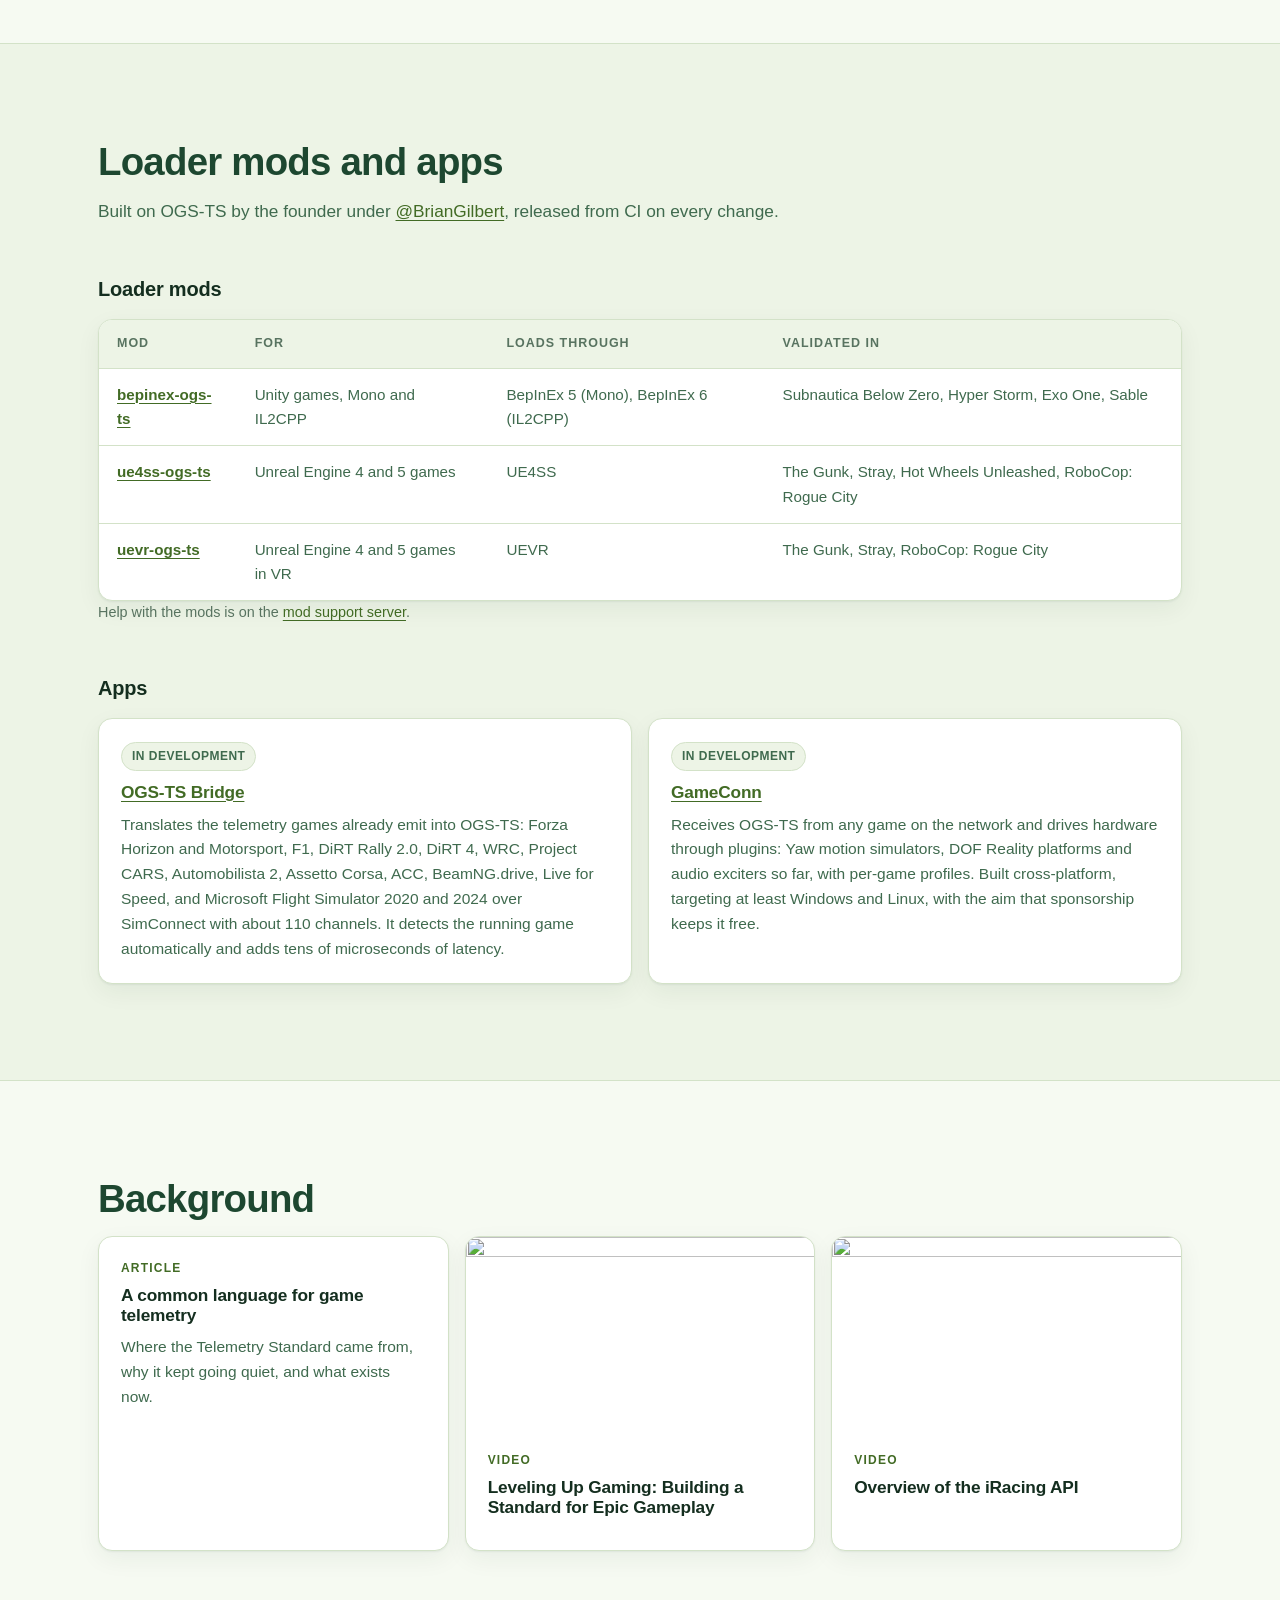
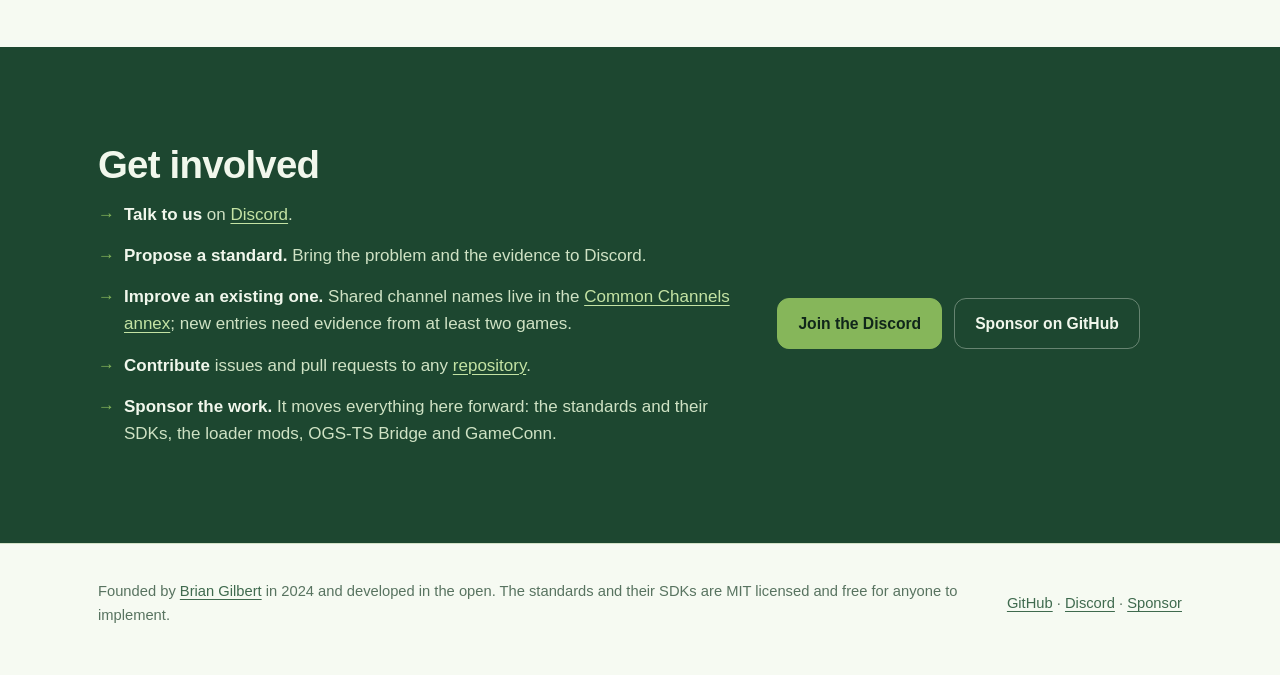
==== commit 528e9540: "Home page: read-only and local-player-only wording; link the recording format" ====
--- a/index.html
+++ b/index.html
@@ -198,7 +198,7 @@
         </ol>
 
         <ul class="traits">
-          <li><strong>Read-only</strong> so it can't be used to cheat.</li>
+          <li><strong>Read-only</strong>: it can't control the game, and senders publish only the local player's own data, so it isn't a cheat feed.</li>
           <li><strong>Local</strong>: it never leaves the player's network.</li>
           <li><strong>Extensible</strong>: games declare their own channels; receivers skip what they don't recognise.</li>
           <li><strong>Precise</strong>: units, axes and signs settled once in <a href="https://github.com/Open-Game-Standards/OGS-Telemetry-Standard/blob/main/CONVENTIONS.md" target="_blank" rel="noopener">CONVENTIONS.md</a>.</li>
@@ -240,7 +240,7 @@
           </li>
           <li class="card">
             <h4>Testing and research</h4>
-            <p>Record a session once and replay it to tune a rig or test a device. Log inputs and motion alongside eye trackers or biometric sensors.</p>
+            <p>Record a session once and replay it to tune a rig or test a device, in the standard's <a href="https://github.com/Open-Game-Standards/OGS-Telemetry-Standard/blob/main/recording.md" target="_blank" rel="noopener">recording format</a>. Log inputs and motion alongside eye trackers or biometric sensors.</p>
           </li>
         </ul>
 
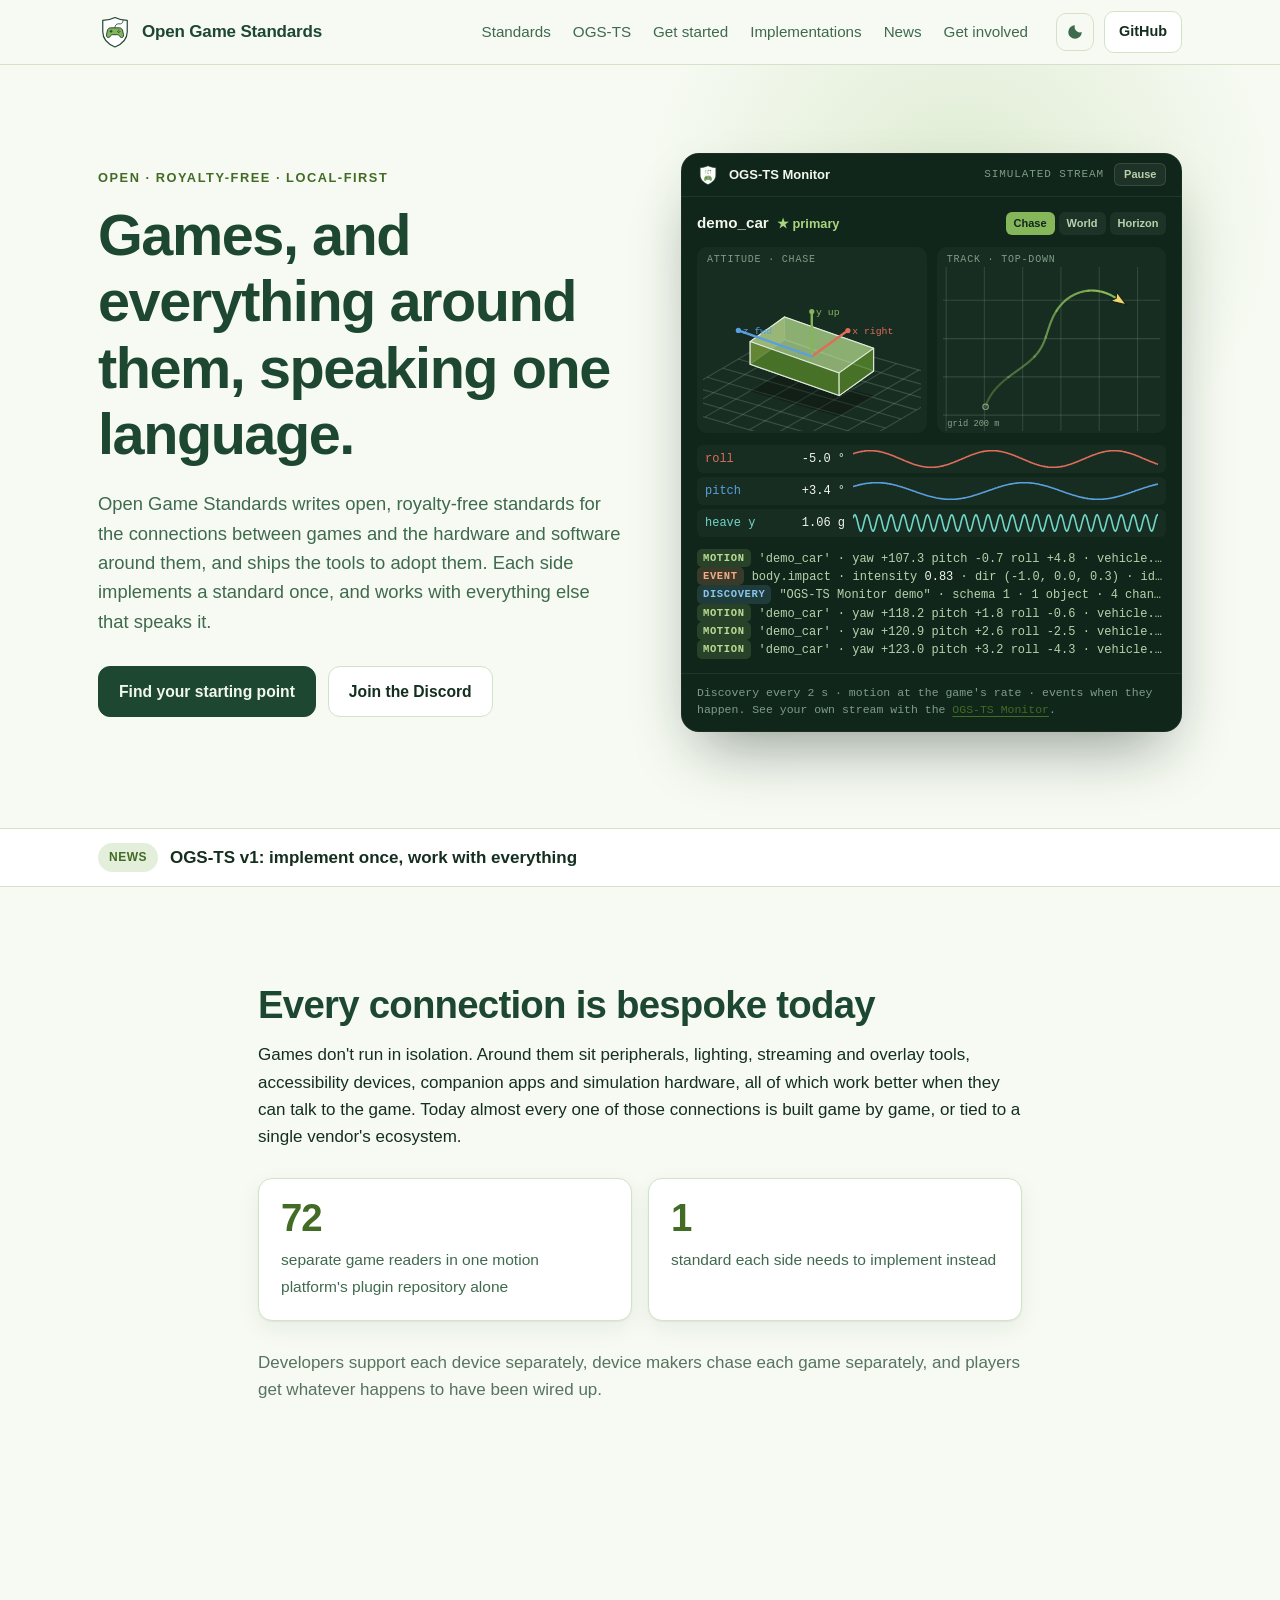
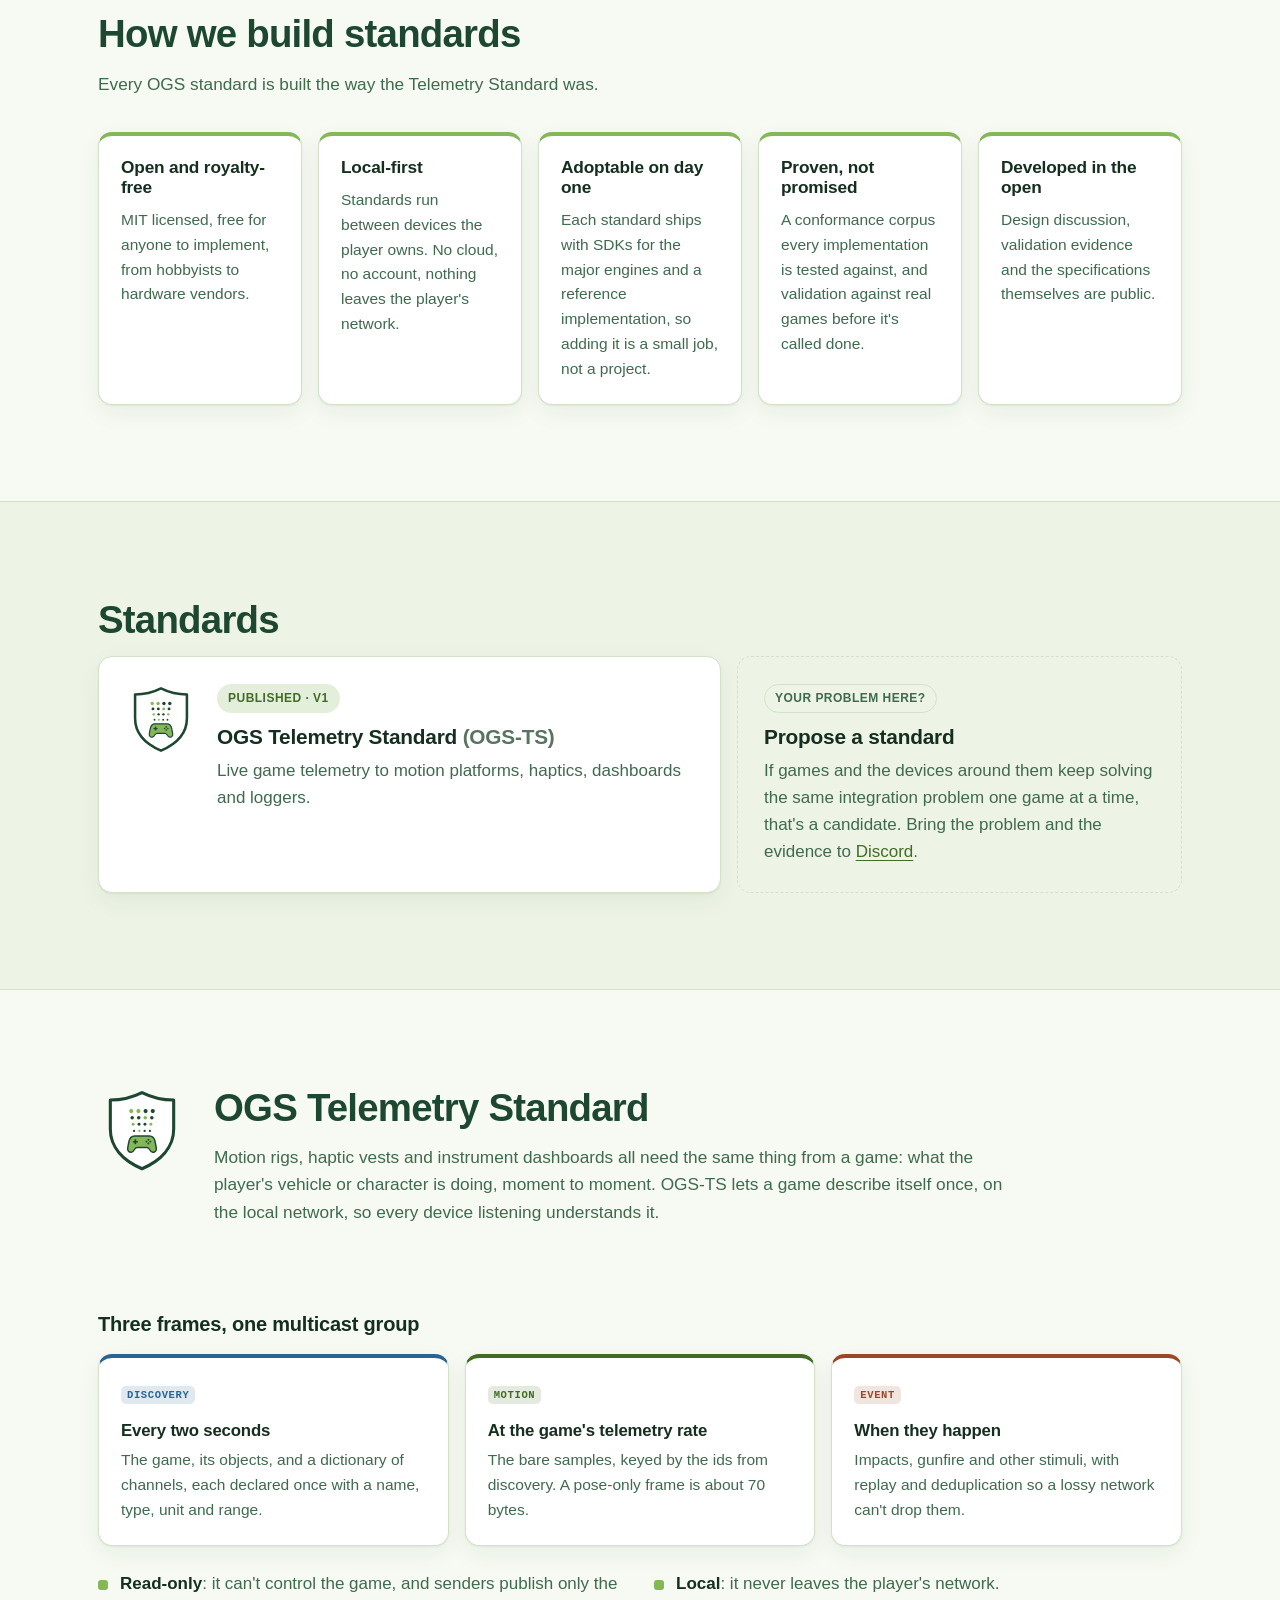
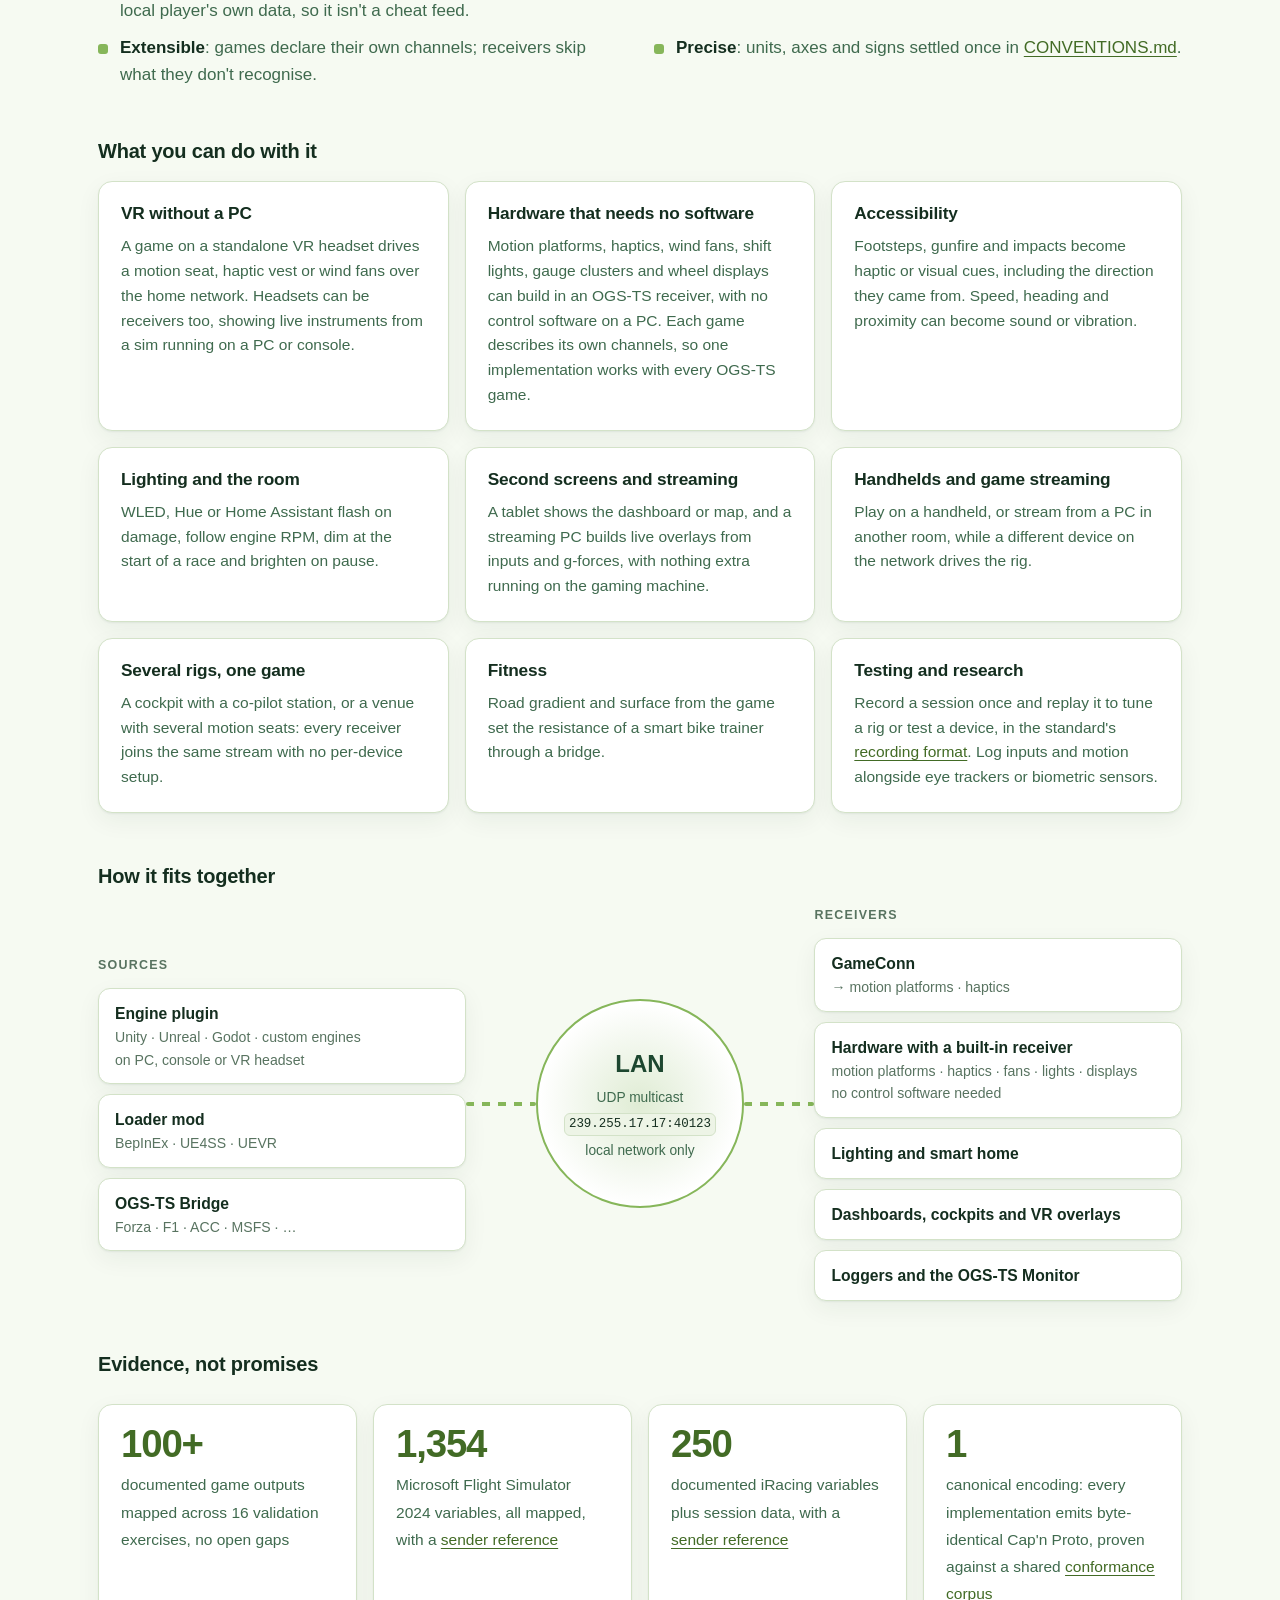
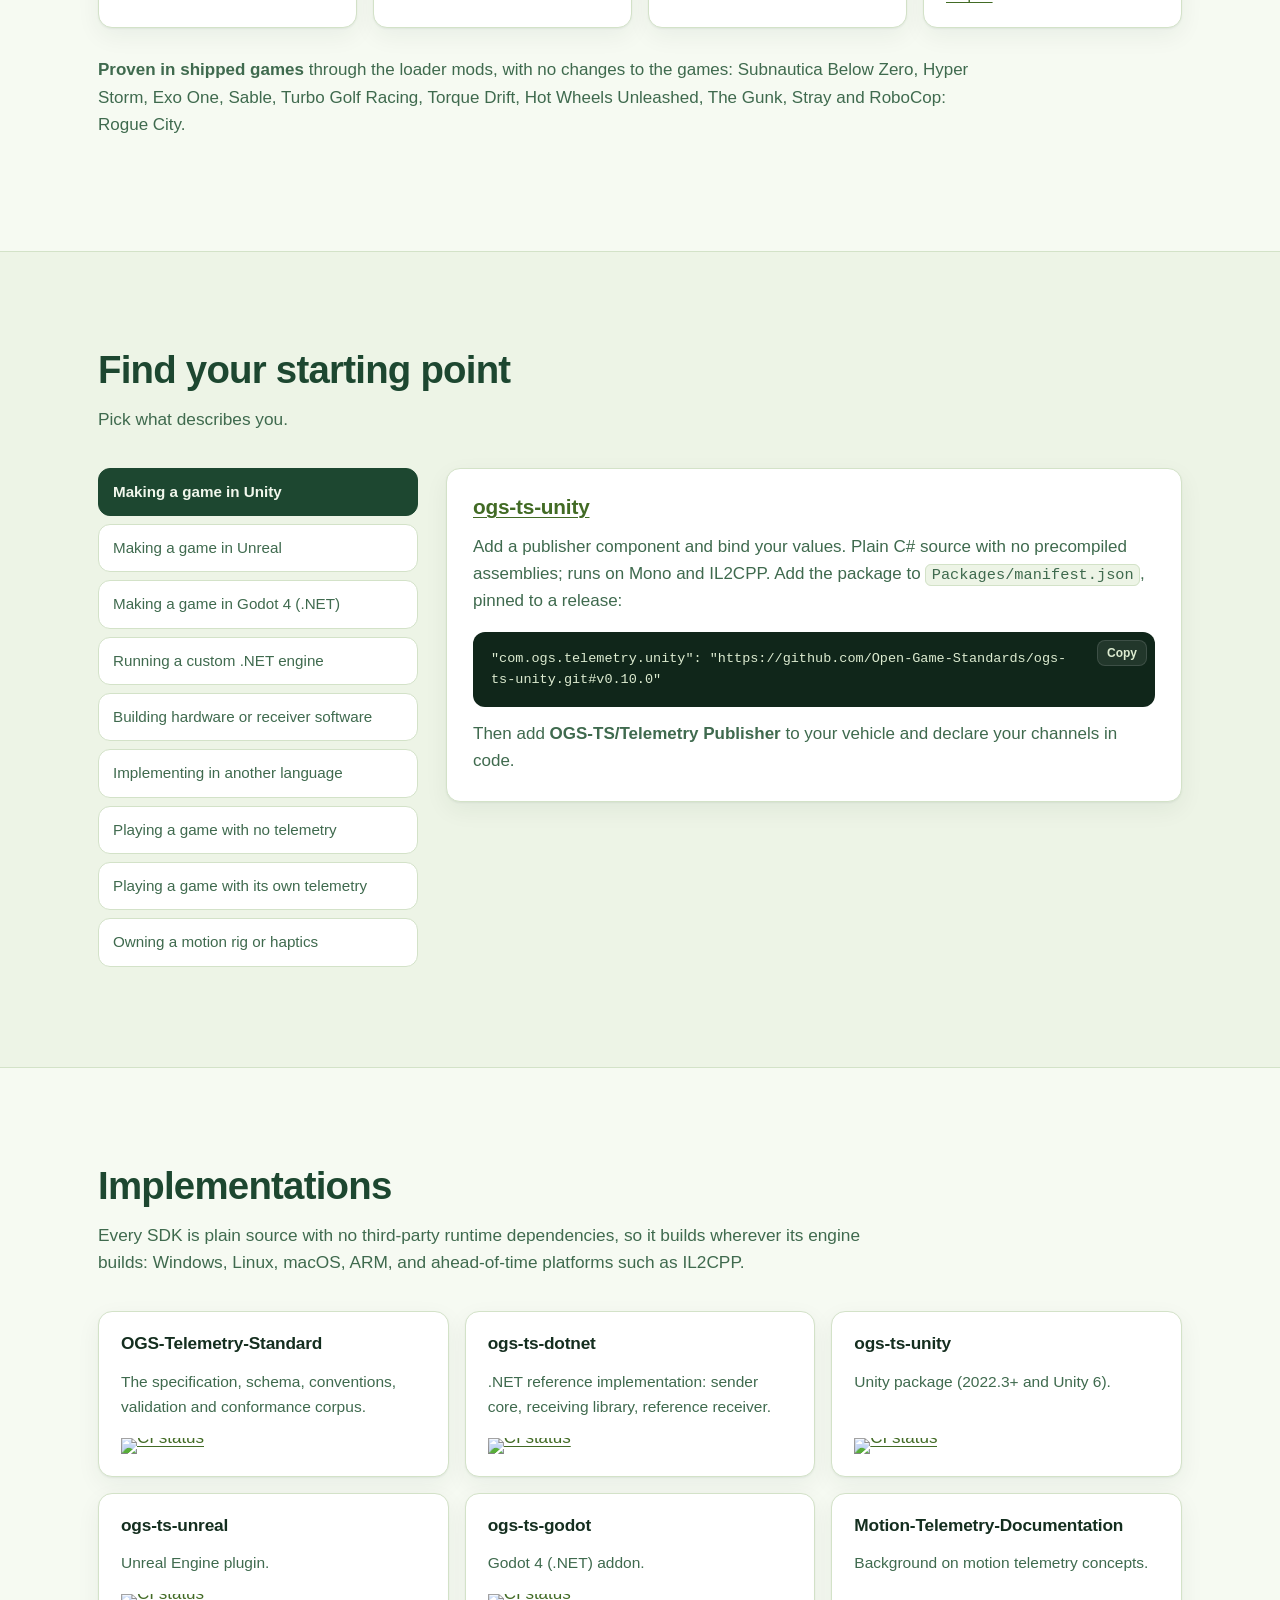
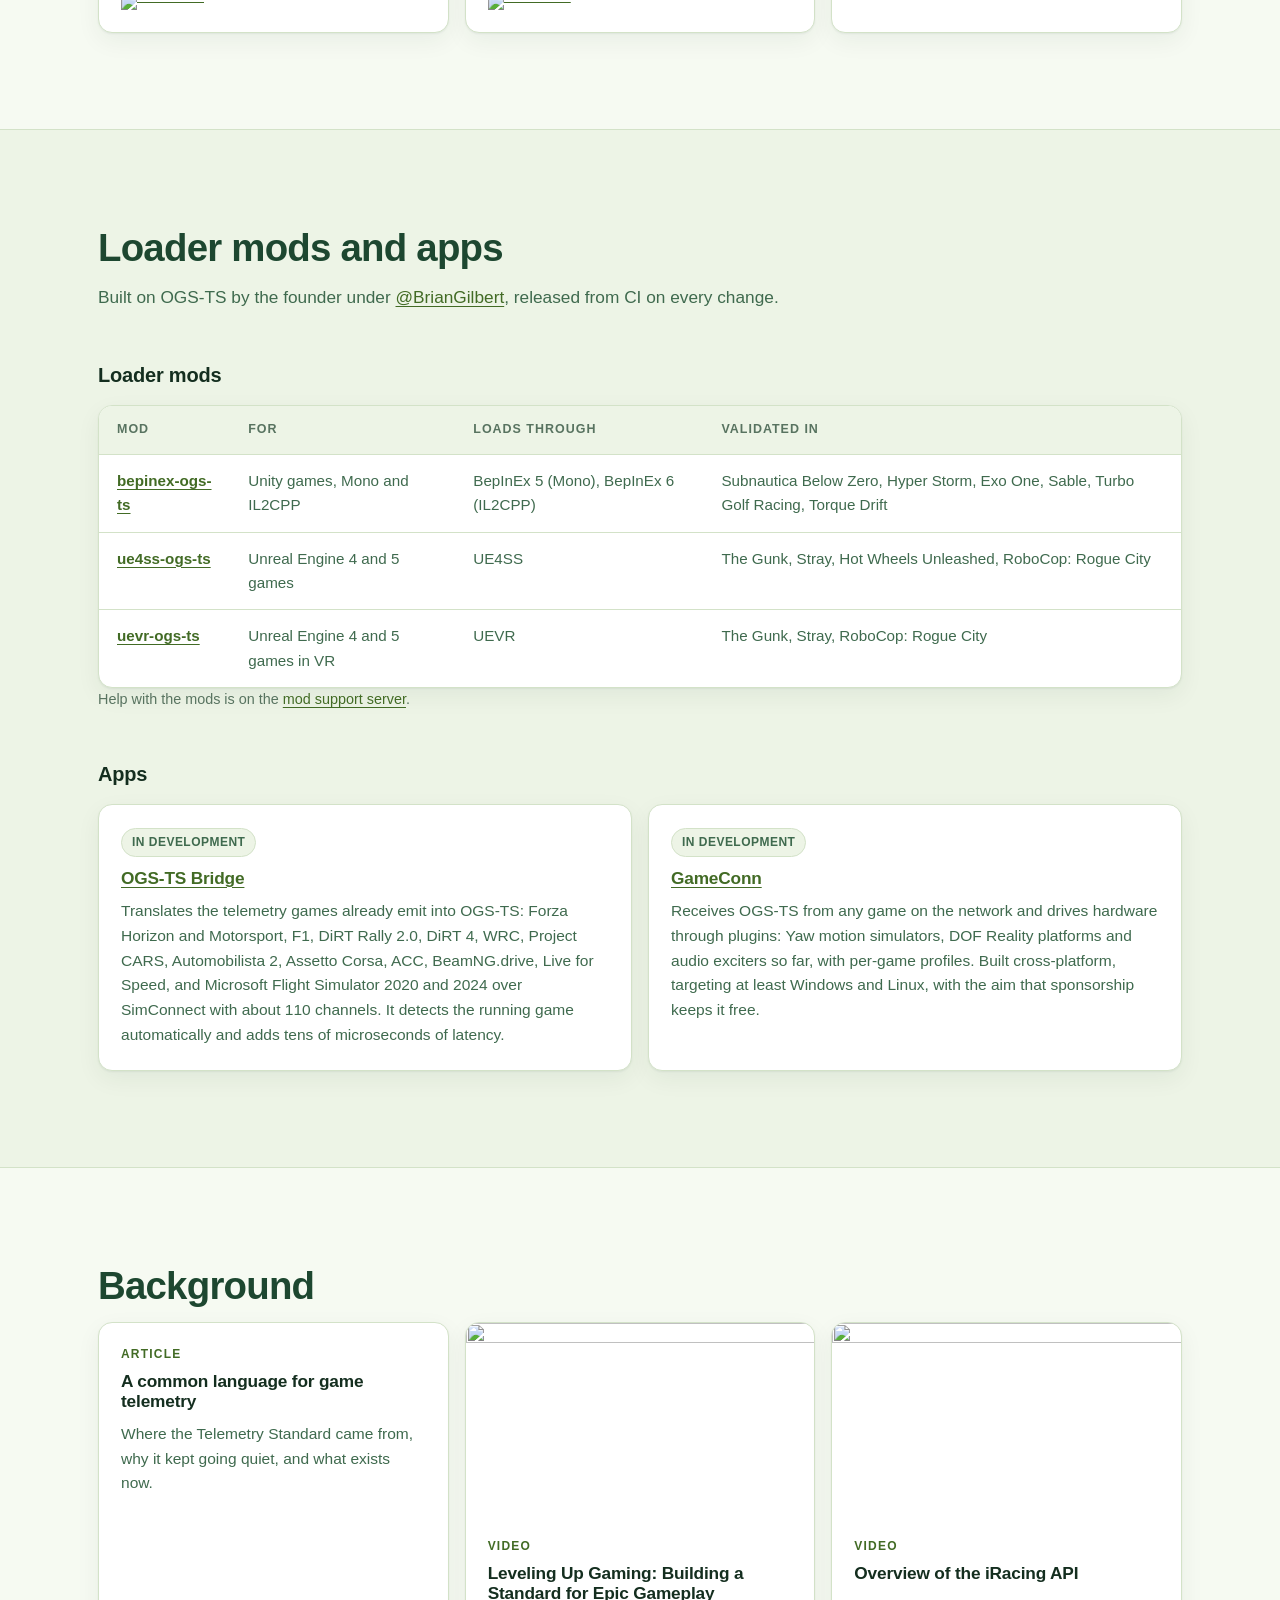
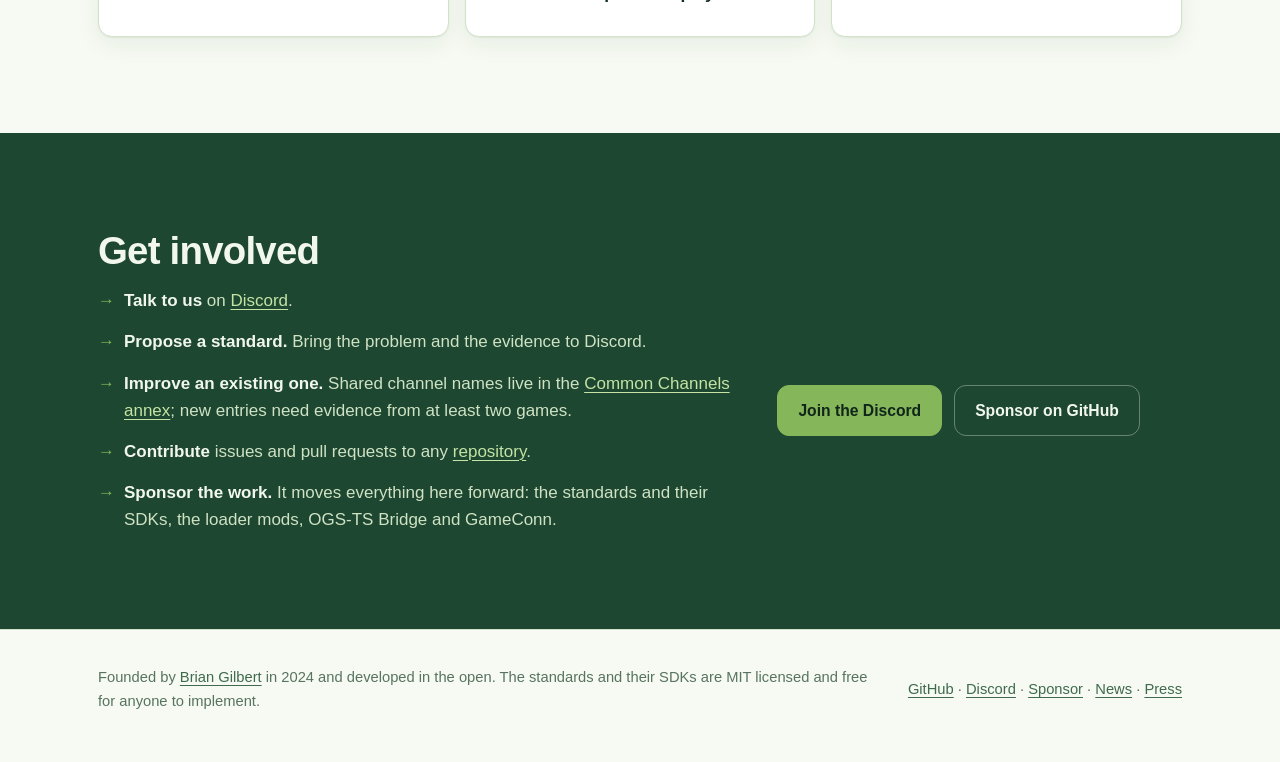
==== commit b4fd5aaa: "Add OGS-TS v1 news, press kit and Atom feed; link home page to them" ====
--- a/index.html
+++ b/index.html
@@ -16,6 +16,7 @@
   <link rel="icon" href="assets/ogs-mark.svg" type="image/svg+xml">
   <link rel="apple-touch-icon" href="assets/ogs-512.png">
   <link rel="stylesheet" href="assets/site.css">
+  <link rel="alternate" type="application/atom+xml" title="Open Game Standards news" href="news/feed.xml">
   <script>
     document.documentElement.classList.add("js");
     // Apply a saved theme before first paint (no flash). Storage may be unavailable.
@@ -32,11 +33,12 @@
         <img class="brand-mark only-light" src="assets/ogs-mark.svg" alt="" width="36" height="36"><img class="brand-mark only-dark" src="assets/ogs-mark-dark.svg" alt="" width="36" height="36">
         <span>Open Game Standards</span>
       </a>
-      <nav class="nav" aria-label="Primary">
+      <nav class="nav" id="primary-nav" aria-label="Primary">
         <a href="#standards">Standards</a>
         <a href="#ogs-ts">OGS-TS</a>
         <a href="#start">Get started</a>
         <a href="#implementations">Implementations</a>
+        <a href="news/">News</a>
         <a href="#involved">Get involved</a>
       </nav>
       <div class="header-actions">
@@ -44,6 +46,9 @@
           <svg viewBox="0 0 24 24" aria-hidden="true"><path d="M12 3a9 9 0 1 0 9 9 7 7 0 0 1-9-9Z"/></svg>
         </button>
         <a class="btn btn-small" href="https://github.com/Open-Game-Standards" target="_blank" rel="noopener">GitHub</a>
+        <button class="menu-toggle" type="button" aria-expanded="false" aria-controls="primary-nav" aria-label="Menu" title="Menu">
+          <svg viewBox="0 0 24 24" aria-hidden="true"><path d="M4 7h16M4 12h16M4 17h16"/></svg>
+        </button>
       </div>
     </div>
   </header>
@@ -100,6 +105,13 @@
       </div>
     </section>
 
+    <!-- Latest news -->
+    <div class="news-strip">
+      <div class="wrap">
+        <a href="news/ogs-ts-v1/"><span class="pill pill-ok">News</span><span>OGS-TS v1: implement once, work with everything</span></a>
+      </div>
+    </div>
+
     <!-- Problem -->
     <section class="section problem">
       <div class="wrap narrow">
@@ -279,7 +291,7 @@
           <div class="stat"><strong>250</strong><span>documented iRacing variables plus session data, with a <a href="https://github.com/Open-Game-Standards/OGS-Telemetry-Standard/blob/main/reference-iracing.md" target="_blank" rel="noopener">sender reference</a></span></div>
           <div class="stat"><strong>1</strong><span>canonical encoding: every implementation emits byte-identical Cap'n Proto, proven against a shared <a href="https://github.com/Open-Game-Standards/OGS-Telemetry-Standard/tree/main/conformance" target="_blank" rel="noopener">conformance corpus</a></span></div>
         </div>
-        <p class="proven"><strong>Proven in shipped games</strong> through the loader mods, with no changes to the games: Subnautica Below Zero, Hyper Storm, Exo One, Sable, Hot Wheels Unleashed, The Gunk, Stray and RoboCop: Rogue City.</p>
+        <p class="proven"><strong>Proven in shipped games</strong> through the loader mods, with no changes to the games: Subnautica Below Zero, Hyper Storm, Exo One, Sable, Turbo Golf Racing, Torque Drift, Hot Wheels Unleashed, The Gunk, Stray and RoboCop: Rogue City.</p>
       </div>
     </section>
 
@@ -305,7 +317,7 @@
             <div class="panel" role="tabpanel" id="p-unity" aria-labelledby="tab-unity">
               <h3><a href="https://github.com/Open-Game-Standards/ogs-ts-unity" target="_blank" rel="noopener">ogs-ts-unity</a></h3>
               <p>Add a publisher component and bind your values. Plain C# source with no precompiled assemblies; runs on Mono and IL2CPP. Add the package to <code>Packages/manifest.json</code>, pinned to a release:</p>
-              <pre class="code"><code>"com.ogs.telemetry.unity": "https://github.com/Open-Game-Standards/ogs-ts-unity.git#v0.4.0"</code></pre>
+              <pre class="code"><code>"com.ogs.telemetry.unity": "https://github.com/Open-Game-Standards/ogs-ts-unity.git#v0.10.0"</code></pre>
               <p>Then add <strong>OGS-TS/Telemetry Publisher</strong> to your vehicle and declare your channels in code.</p>
             </div>
             <div class="panel" role="tabpanel" id="p-unreal" aria-labelledby="tab-unreal">
@@ -401,7 +413,7 @@
           <table>
             <thead><tr><th scope="col">Mod</th><th scope="col">For</th><th scope="col">Loads through</th><th scope="col">Validated in</th></tr></thead>
             <tbody>
-              <tr><th scope="row"><a href="https://github.com/BrianGilbert/bepinex-ogs-ts" target="_blank" rel="noopener">bepinex-ogs-ts</a></th><td>Unity games, Mono and IL2CPP</td><td>BepInEx 5 (Mono), BepInEx 6 (IL2CPP)</td><td>Subnautica Below Zero, Hyper Storm, Exo One, Sable</td></tr>
+              <tr><th scope="row"><a href="https://github.com/BrianGilbert/bepinex-ogs-ts" target="_blank" rel="noopener">bepinex-ogs-ts</a></th><td>Unity games, Mono and IL2CPP</td><td>BepInEx 5 (Mono), BepInEx 6 (IL2CPP)</td><td>Subnautica Below Zero, Hyper Storm, Exo One, Sable, Turbo Golf Racing, Torque Drift</td></tr>
               <tr><th scope="row"><a href="https://github.com/BrianGilbert/ue4ss-ogs-ts" target="_blank" rel="noopener">ue4ss-ogs-ts</a></th><td>Unreal Engine 4 and 5 games</td><td>UE4SS</td><td>The Gunk, Stray, Hot Wheels Unleashed, RoboCop: Rogue City</td></tr>
               <tr><th scope="row"><a href="https://github.com/BrianGilbert/uevr-ogs-ts" target="_blank" rel="noopener">uevr-ogs-ts</a></th><td>Unreal Engine 4 and 5 games in VR</td><td>UEVR</td><td>The Gunk, Stray, RoboCop: Rogue City</td></tr>
             </tbody>
@@ -479,7 +491,7 @@
   <footer class="site-footer">
     <div class="wrap footer-row">
       <p>Founded by <a href="https://github.com/BrianGilbert" target="_blank" rel="noopener">Brian Gilbert</a> in 2024 and developed in the open. The standards and their SDKs are MIT licensed and free for anyone to implement.</p>
-      <p class="footer-links"><a href="https://github.com/Open-Game-Standards" target="_blank" rel="noopener">GitHub</a> · <a href="https://discord.gg/tseF4Q6U99" target="_blank" rel="noopener">Discord</a> · <a href="https://github.com/sponsors/BrianGilbert" target="_blank" rel="noopener">Sponsor</a></p>
+      <p class="footer-links"><a href="https://github.com/Open-Game-Standards" target="_blank" rel="noopener">GitHub</a> · <a href="https://discord.gg/tseF4Q6U99" target="_blank" rel="noopener">Discord</a> · <a href="https://github.com/sponsors/BrianGilbert" target="_blank" rel="noopener">Sponsor</a> · <a href="news/">News</a> · <a href="press/">Press</a></p>
     </div>
   </footer>
 </body>
--- a/assets/site.css
+++ b/assets/site.css
@@ -114,17 +114,35 @@
 .brand-mark { width: 34px; height: 34px; }
 .nav { display: none; gap: 22px; margin-left: auto; }
 .nav a { color: var(--ink-2); text-decoration: none; font-size: .95rem; }
-.nav a:hover { color: var(--ink); }
+.nav a:hover, .nav a[aria-current="page"] { color: var(--ink); }
 .header-actions { display: flex; align-items: center; gap: 10px; margin-left: auto; }
-@media (min-width: 960px) { .nav { display: flex; } .header-actions { margin-left: 8px; } }
-/* Phones: brand + toggle + GitHub overflow; the footer links GitHub. */
+@media (min-width: 1100px) { .nav { display: flex; } .header-actions { margin-left: 8px; } }
+/* Phones: brand + toggles + GitHub overflow; the footer links GitHub. */
 @media (max-width: 420px) { .header-actions .btn { display: none; } }
-.theme-toggle {
+.theme-toggle, .menu-toggle {
   width: 38px; height: 38px; display: grid; place-items: center;
   background: transparent; border: 1px solid var(--line); border-radius: 10px; color: var(--ink-2); cursor: pointer;
 }
 .theme-toggle svg { width: 18px; height: 18px; fill: currentColor; }
-.theme-toggle:hover { color: var(--ink); border-color: var(--ink-2); }
+.menu-toggle svg { width: 20px; height: 20px; fill: none; stroke: currentColor; stroke-width: 2; stroke-linecap: round; }
+.theme-toggle:hover, .menu-toggle:hover { color: var(--ink); border-color: var(--ink-2); }
+.menu-toggle { display: none; }
+/* Narrow screens: the nav drops down from a menu button. Without JS it
+   wraps onto a second row of the header instead. */
+@media (max-width: 1099px) {
+  .js .menu-toggle { display: grid; }
+  .js .site-header.nav-open .nav {
+    display: flex; flex-direction: column; gap: 0;
+    position: absolute; top: 64px; left: 0; right: 0;
+    background: var(--bg); border-bottom: 1px solid var(--line); box-shadow: var(--shadow);
+    padding: 4px 16px 12px;
+  }
+  .js .site-header.nav-open .nav a { padding: 12px 0; font-size: 1rem; border-bottom: 1px solid var(--line); }
+  .js .site-header.nav-open .nav a:last-child { border-bottom: 0; }
+  html:not(.js) .header-row { flex-wrap: wrap; height: auto; min-height: 64px; padding-block: 12px; }
+  html:not(.js) .nav { display: flex; flex-wrap: wrap; gap: 6px 18px; order: 3; width: 100%; margin-left: 0; }
+}
+@media (min-width: 640px) and (max-width: 1099px) { .js .site-header.nav-open .nav { padding-inline: 28px; } }
 
 /* Buttons */
 .btn {
@@ -359,6 +377,72 @@
 .footer-row p { margin: 0; }
 .site-footer a { color: var(--ink-2); }
 
+/* News strip under the hero */
+.news-strip { border-block: 1px solid var(--line); background: var(--surface); }
+.news-strip a { display: flex; align-items: center; gap: 12px; padding: 14px 0; color: var(--ink); text-decoration: none; font-weight: 600; }
+.news-strip a:hover span:last-child { text-decoration: underline; }
+.news-strip .pill { margin: 0; flex: none; }
+
+/* Page header for news and press pages */
+.page-head { padding: 56px 0 8px; }
+@media (min-width: 980px) { .page-head { padding: 80px 0 16px; } }
+.page-head h1 { font-size: clamp(1.9rem, 4.4vw, 3rem); }
+.page-head .lede { margin-bottom: 0; }
+.crumbs { font-size: .92rem; margin-bottom: 18px; }
+.crumbs a { color: var(--ink-2); }
+
+/* Article text */
+.prose { padding-top: 32px; padding-bottom: 80px; }
+.prose > * { max-width: 44em; }
+.prose h2 { font-size: 1.45rem; color: var(--brand); margin: 2.2em 0 .6em; }
+.prose h2:first-child { margin-top: 0; }
+.prose ul:not([class]) { padding-left: 1.3em; margin: 0 0 1em; }
+.prose ul:not([class]) li { margin-bottom: .4em; }
+.prose .table-wrap { max-width: none; margin: 1.4em 0; }
+.prose > .logo-grid { max-width: none; }
+.prose blockquote { margin: 1.6em 0; padding: 4px 0 4px 22px; border-left: 4px solid var(--accent); color: var(--ink); font-size: 1.08rem; }
+.prose blockquote p:last-child { margin-bottom: 0; }
+.prose blockquote footer { color: var(--muted); font-size: .95rem; margin-top: 8px; }
+.prose hr { border: 0; border-top: 1px solid var(--line); margin: 2.4em 0; }
+.article-meta { color: var(--muted); font-size: .95rem; margin-top: 16px; }
+.related { display: flex; flex-wrap: wrap; gap: 12px; margin-top: 2.4em; }
+
+/* News index */
+.news-list { list-style: none; padding: 0; margin: 0; display: grid; gap: 16px; max-width: 52em; }
+.news-list .card a { color: var(--ink); text-decoration: none; }
+.news-list .card a:hover { text-decoration: underline; }
+.news-list h2, .news-list h3 { font-size: 1.3rem; margin: 0 0 8px; color: var(--ink); }
+.news-list .card p:first-child { margin-bottom: 10px; }
+.news-list time, .news-kind { color: var(--muted); font-size: .9rem; }
+.news-kind { font-weight: 700; letter-spacing: .08em; text-transform: uppercase; font-size: .75rem; color: var(--accent-ink); margin-right: 10px; }
+
+/* Press kit */
+.facts { display: grid; gap: 0; margin: 0; border: 1px solid var(--line); border-radius: var(--radius); background: var(--surface); box-shadow: var(--shadow); overflow: hidden; }
+.facts div { display: grid; gap: 4px; padding: 14px 20px; border-bottom: 1px solid var(--line); }
+.facts div:last-child { border-bottom: 0; }
+@media (min-width: 720px) { .facts div { grid-template-columns: 220px 1fr; gap: 20px; } }
+.facts dt { font-weight: 700; color: var(--ink); }
+.facts dd { margin: 0; color: var(--ink-2); }
+.logo-grid { list-style: none; padding: 0; margin: 0; display: grid; gap: 16px; }
+@media (min-width: 640px) { .logo-grid { grid-template-columns: 1fr 1fr; } }
+@media (min-width: 1000px) { .logo-grid { grid-template-columns: repeat(4, 1fr); } }
+.logo-tile { display: grid; place-items: center; aspect-ratio: 4 / 3; border-radius: 10px; margin-bottom: 14px; border: 1px solid var(--line); }
+.logo-tile img { width: 45%; height: auto; }
+.logo-tile.on-light { background: #ffffff; }
+.logo-tile.on-dark { background: #10261a; }
+.downloads { display: flex; flex-wrap: wrap; gap: 6px 14px; font-size: .92rem; }
+.swatches { list-style: none; padding: 0; margin: 0; display: flex; flex-wrap: wrap; gap: 16px; }
+.swatches li { display: flex; align-items: center; gap: 12px; }
+.swatch { width: 44px; height: 44px; border-radius: 10px; border: 1px solid var(--line); flex: none; }
+.figure { margin: 0; }
+.figure img { display: block; width: 100%; height: auto; border-radius: var(--radius); border: 1px solid var(--line); box-shadow: var(--shadow); }
+.figure figcaption { color: var(--muted); font-size: .92rem; margin-top: 10px; }
+
+/* Email shown on request, so the address isn't in the page for harvesters */
+.email-show { font: inherit; color: var(--accent-ink); background: none; border: 0; padding: 0; cursor: pointer; text-decoration: underline; text-underline-offset: 3px; text-decoration-thickness: 1px; }
+.email-show:hover { text-decoration-thickness: 2px; }
+html:not(.js) .email-show { display: none; }
+
 /* 404 */
 .notfound { min-height: 70vh; display: grid; place-items: center; text-align: center; padding: 48px 16px; }
 .notfound img { width: 96px; height: 96px; margin-bottom: 20px; }
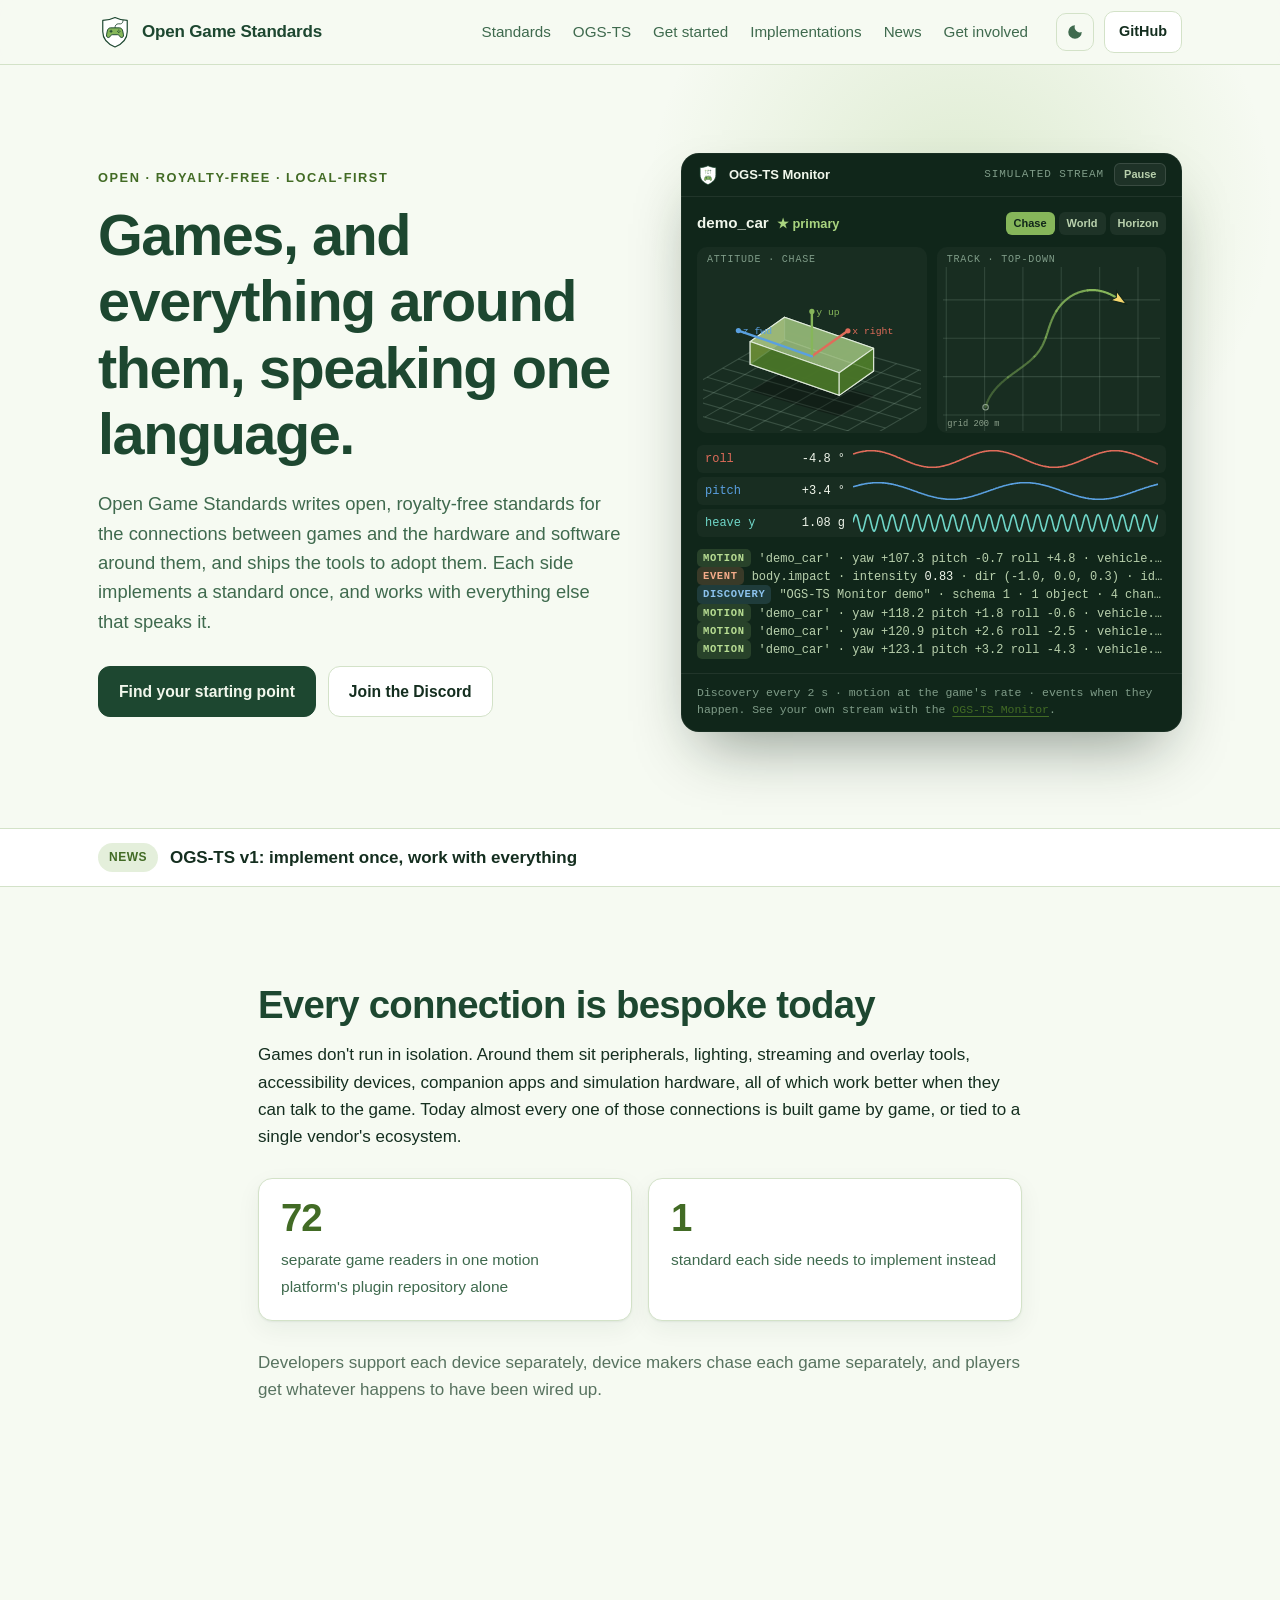
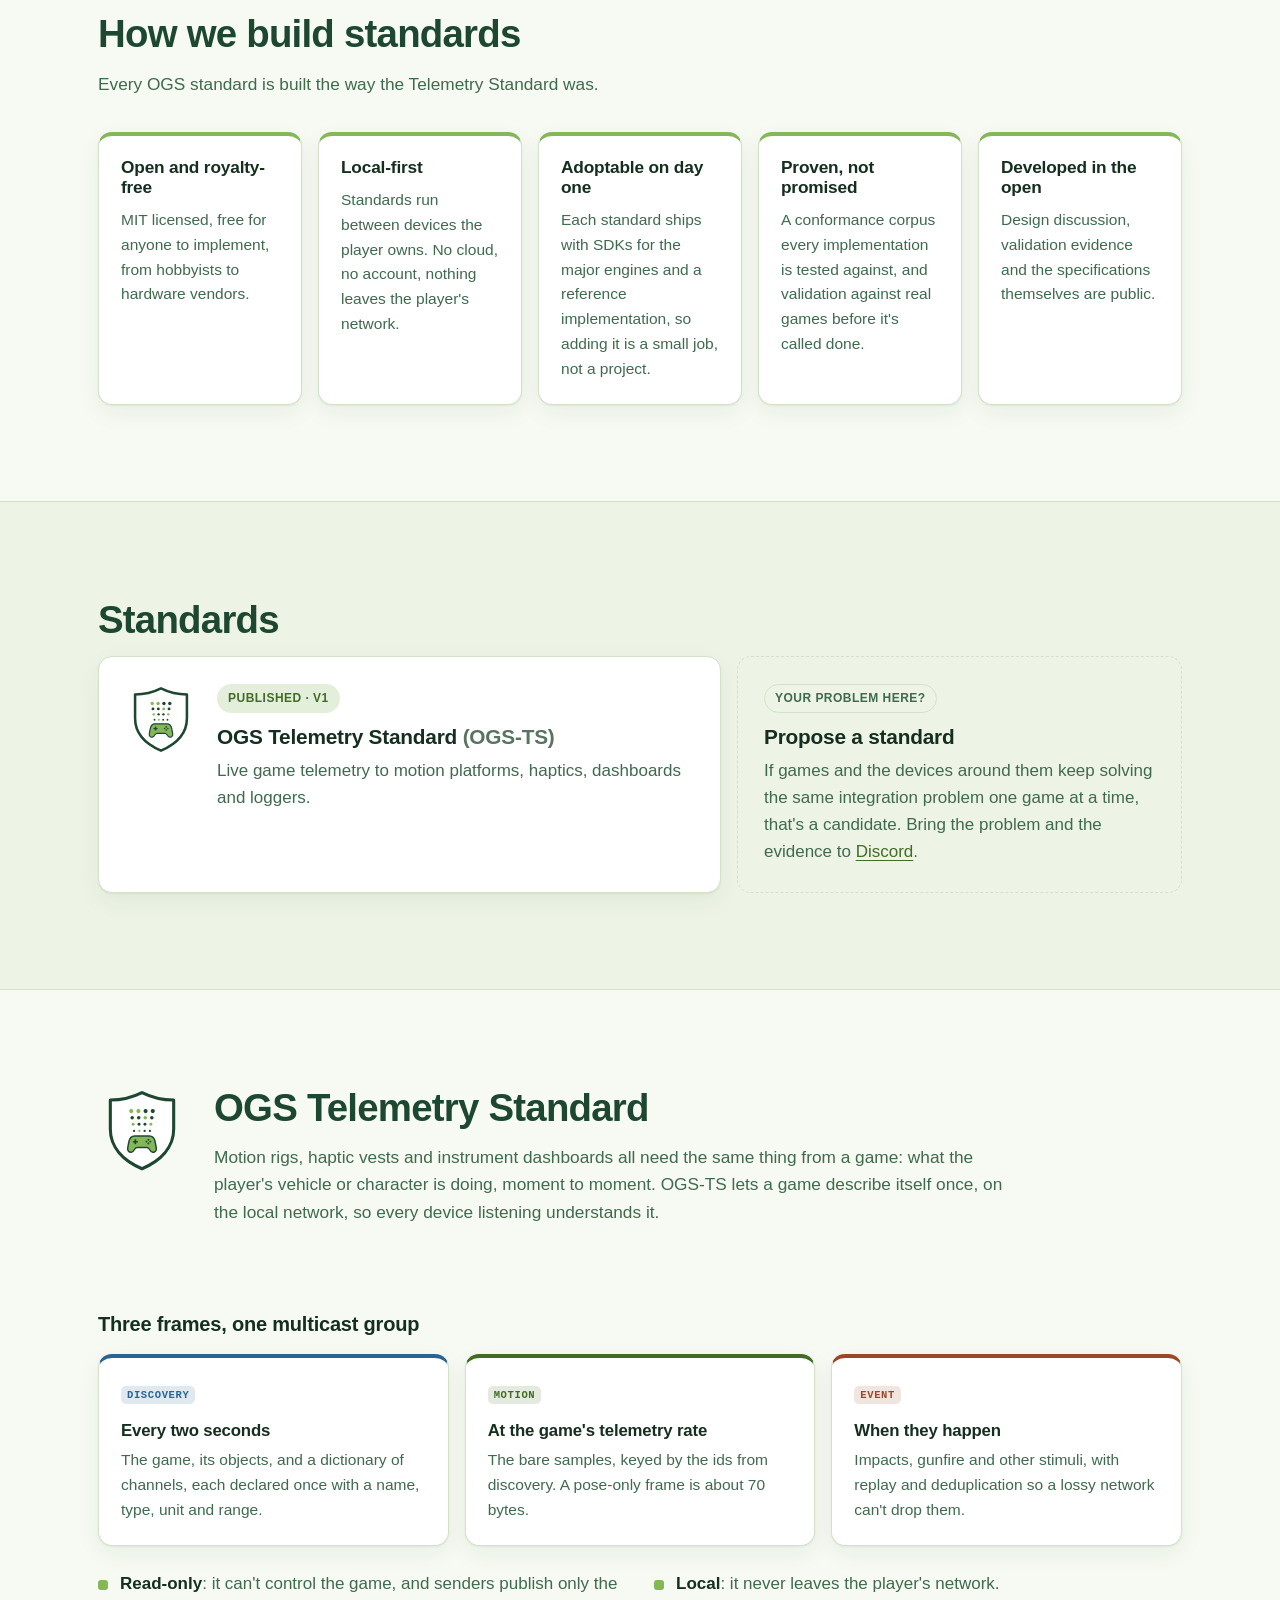
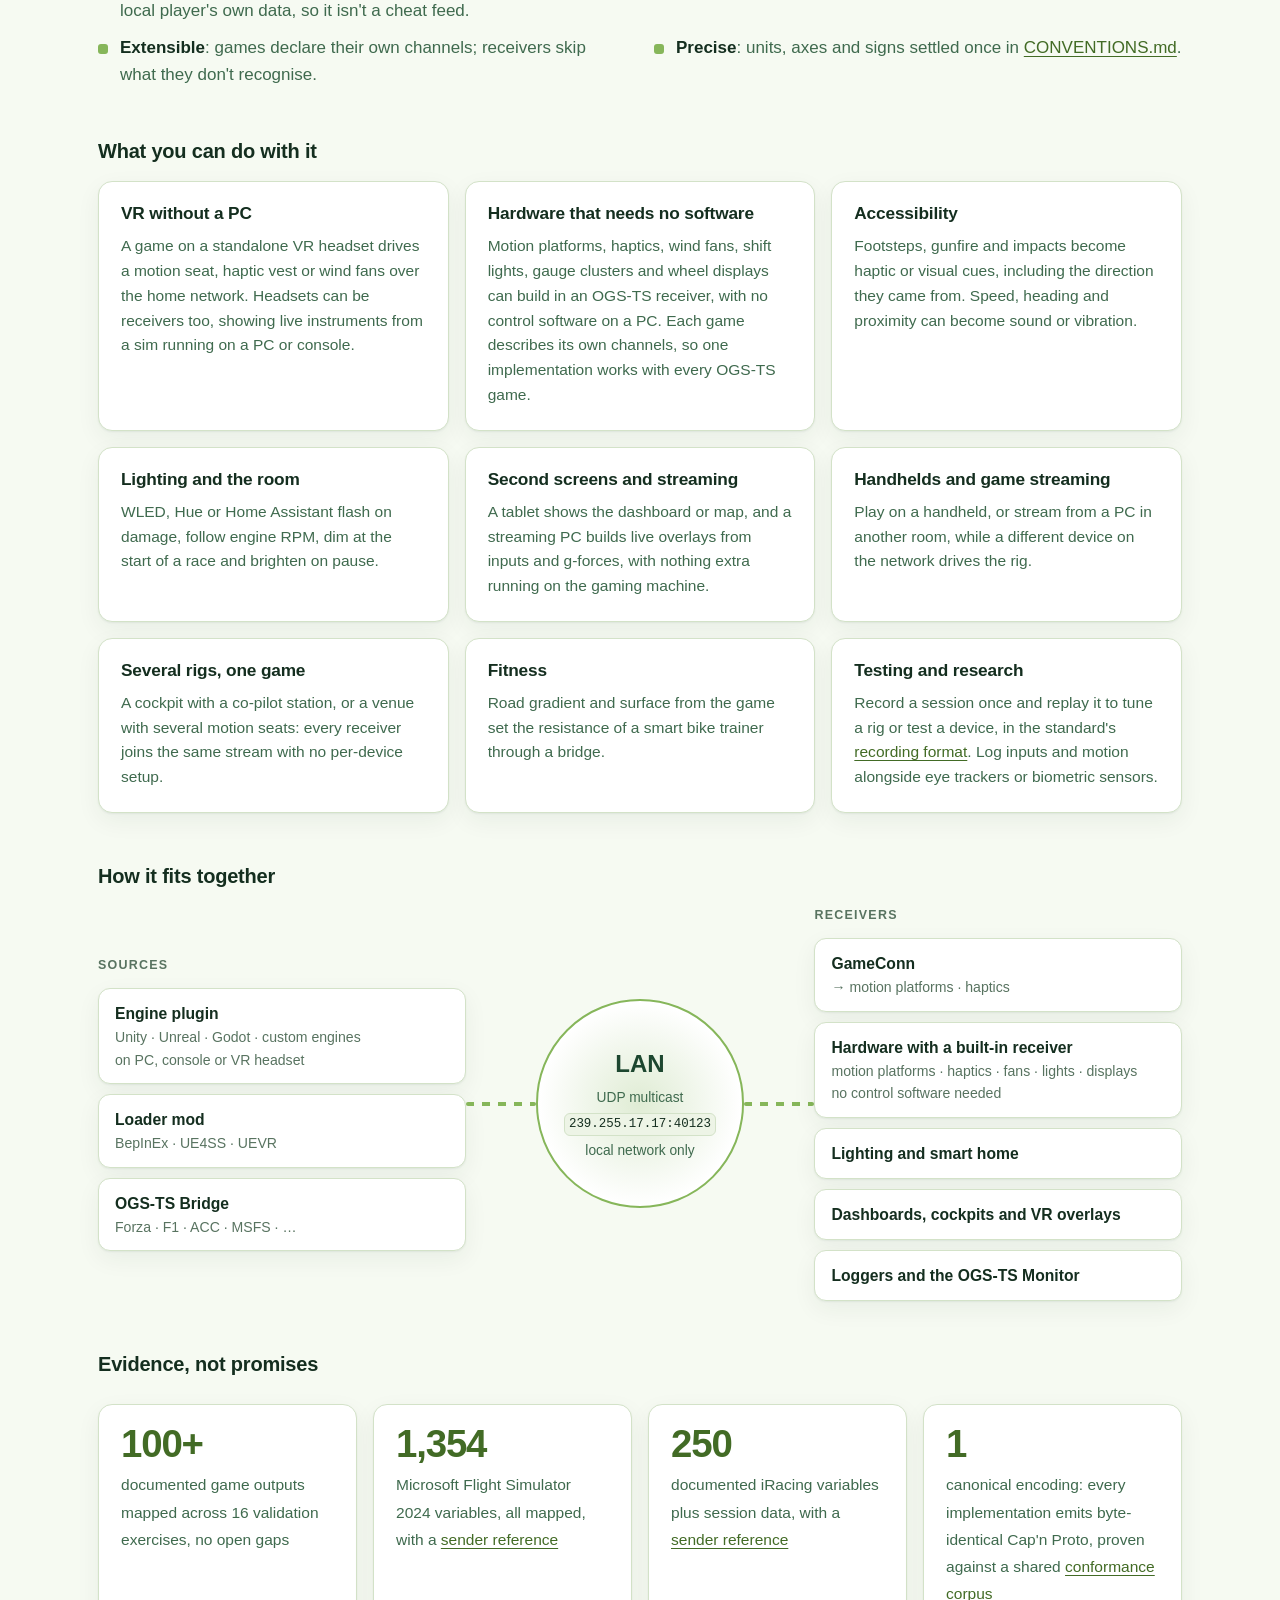
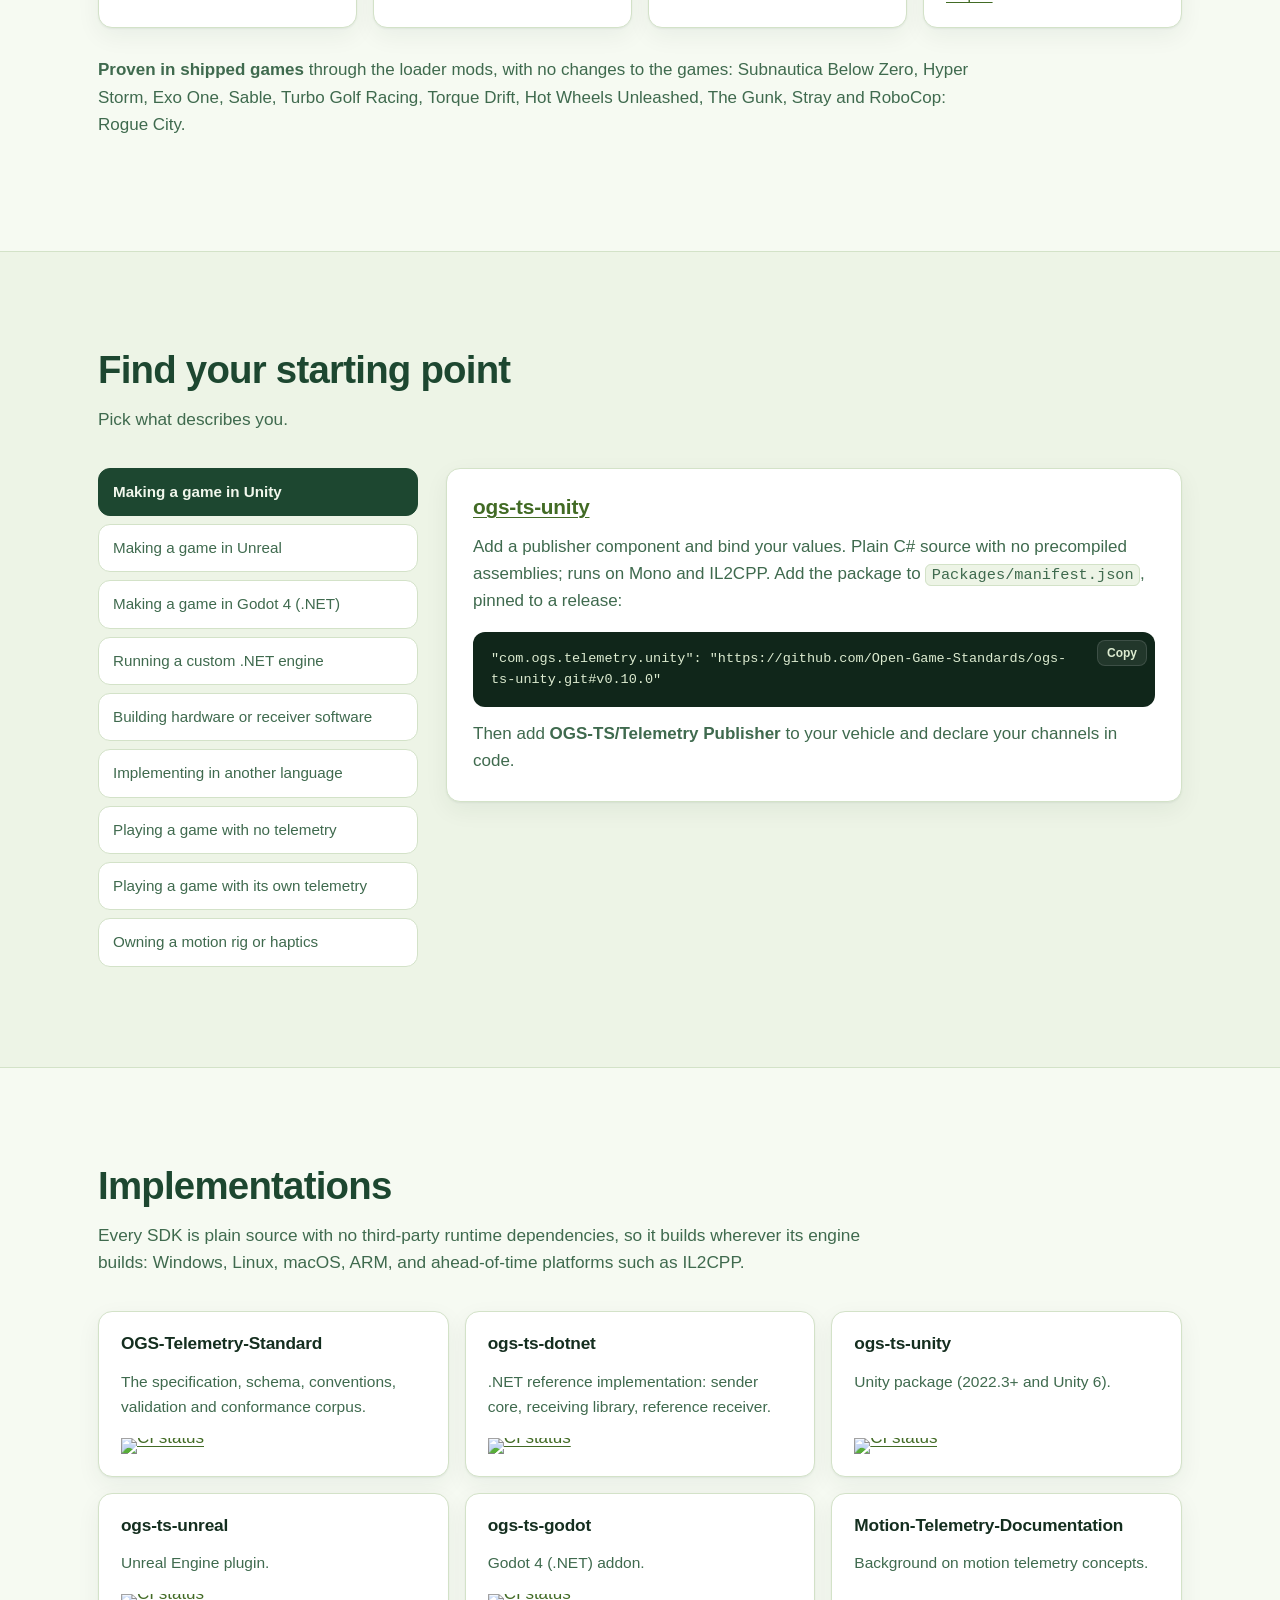
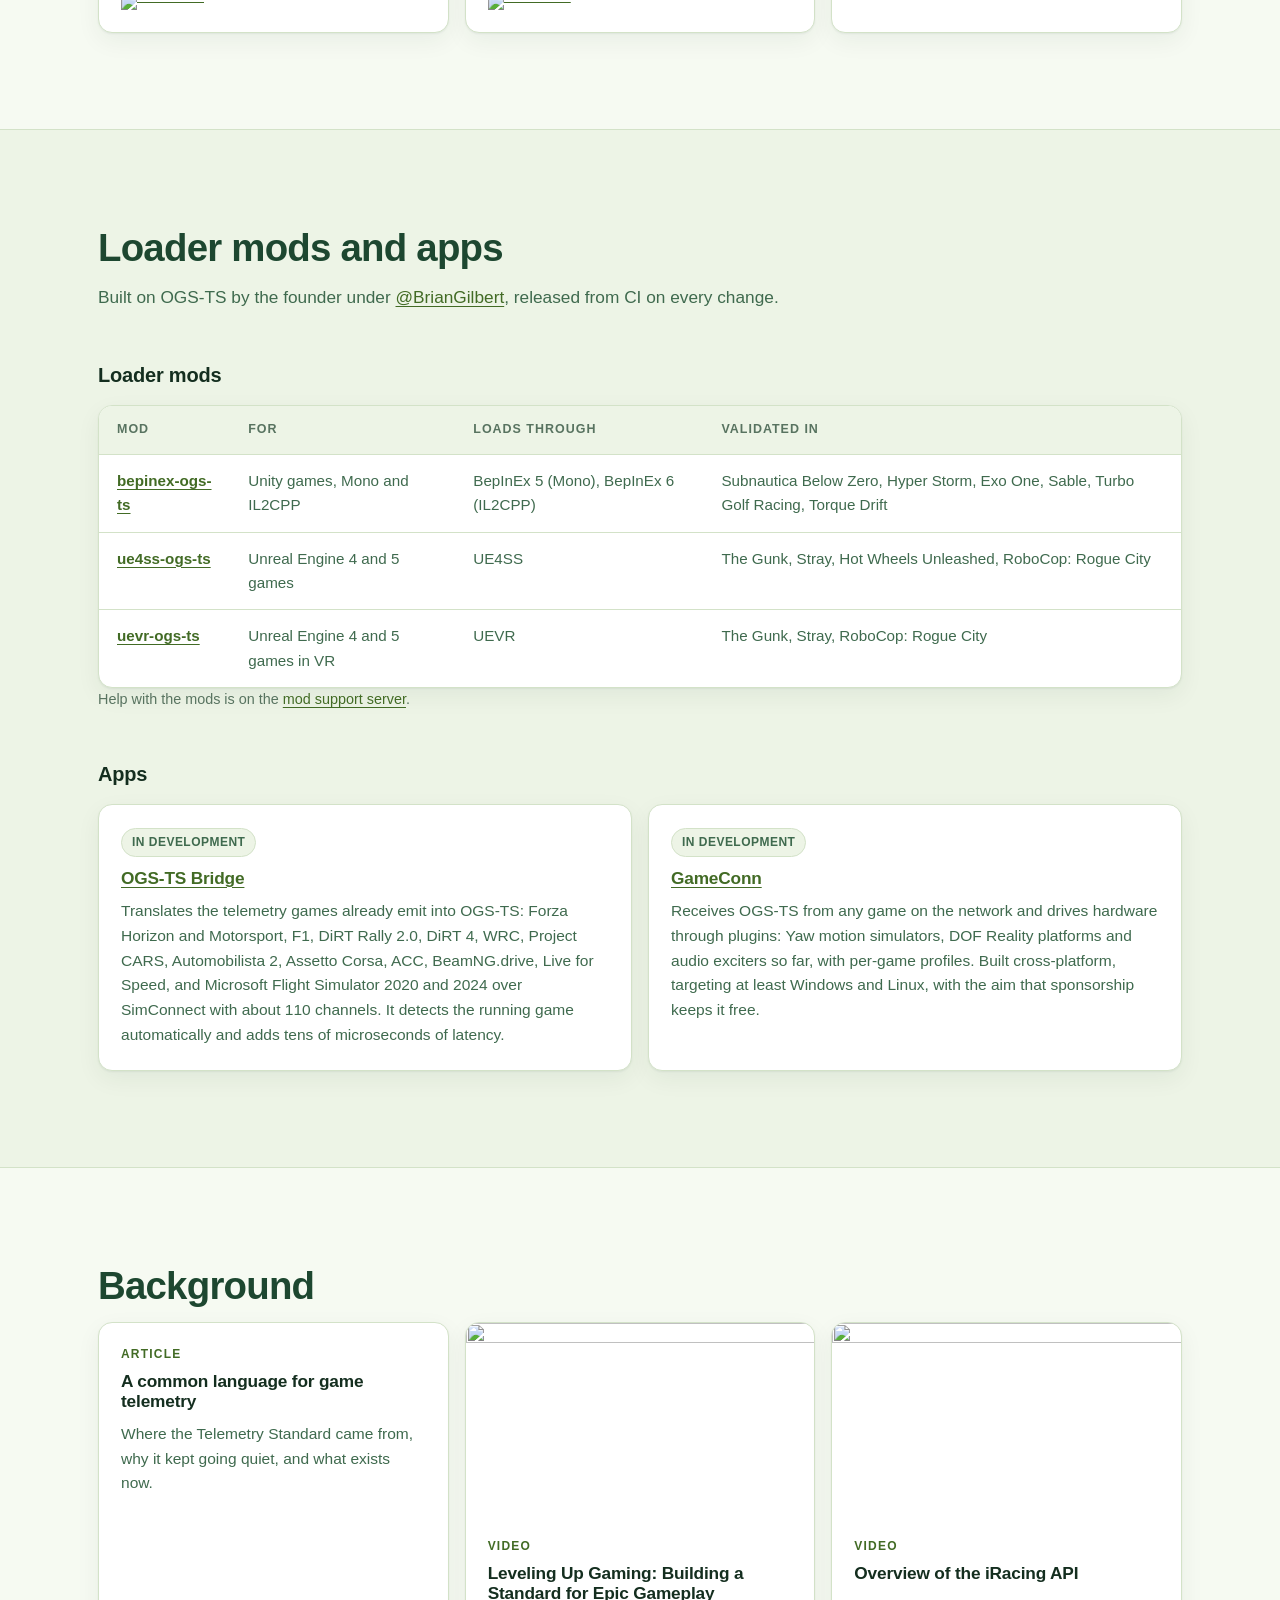
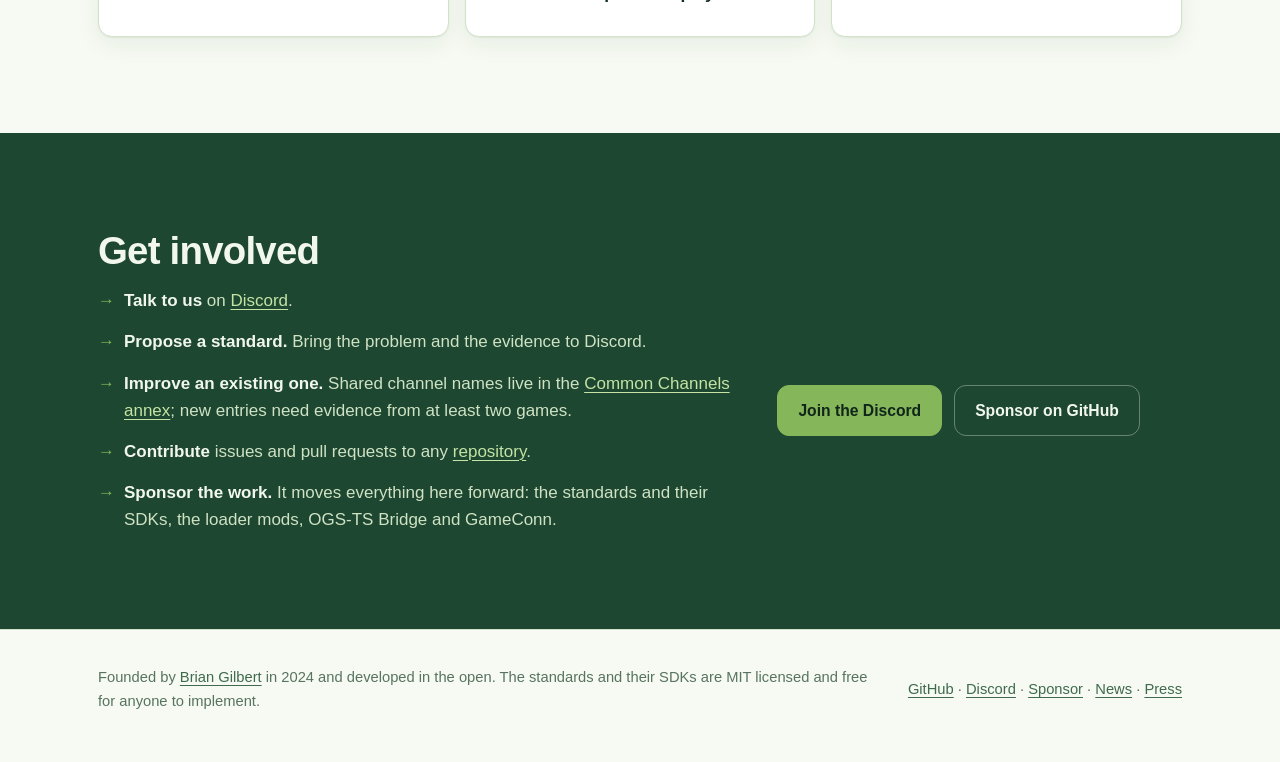
==== commit c376ed79: "Add large social share images; special image for the OGS-TS v1 release" ====
--- a/index.html
+++ b/index.html
@@ -11,8 +11,11 @@
   <meta property="og:url" content="https://opengamestandards.org/">
   <meta property="og:title" content="Open Game Standards">
   <meta property="og:description" content="Open, royalty-free standards connecting games to the hardware and software around them.">
-  <meta property="og:image" content="https://opengamestandards.org/assets/ogs-512.png">
-  <meta name="twitter:card" content="summary">
+  <meta property="og:image" content="https://opengamestandards.org/assets/social.png">
+  <meta property="og:image:width" content="1200">
+  <meta property="og:image:height" content="630">
+  <meta property="og:image:alt" content="Open Game Standards: open standards for games and the hardware around them">
+  <meta name="twitter:card" content="summary_large_image">
   <link rel="icon" href="assets/ogs-mark.svg" type="image/svg+xml">
   <link rel="apple-touch-icon" href="assets/ogs-512.png">
   <link rel="stylesheet" href="assets/site.css">
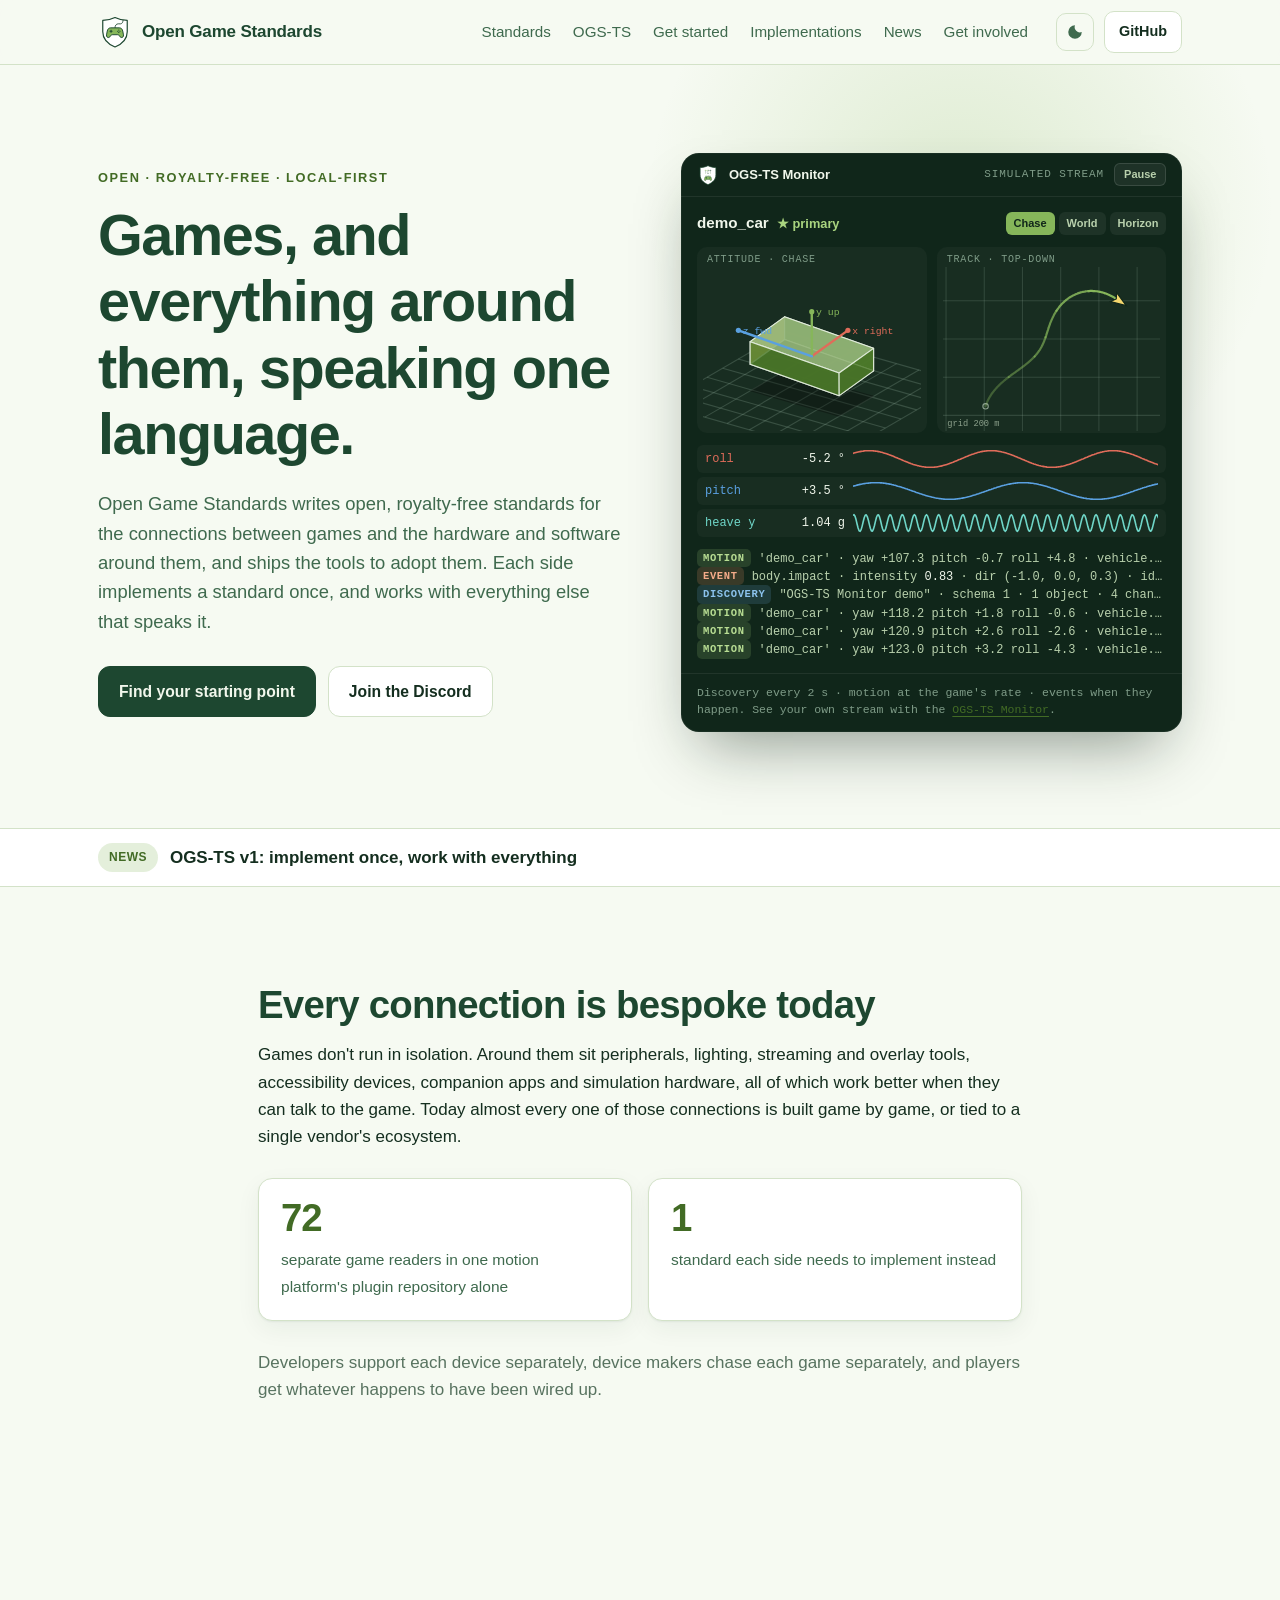
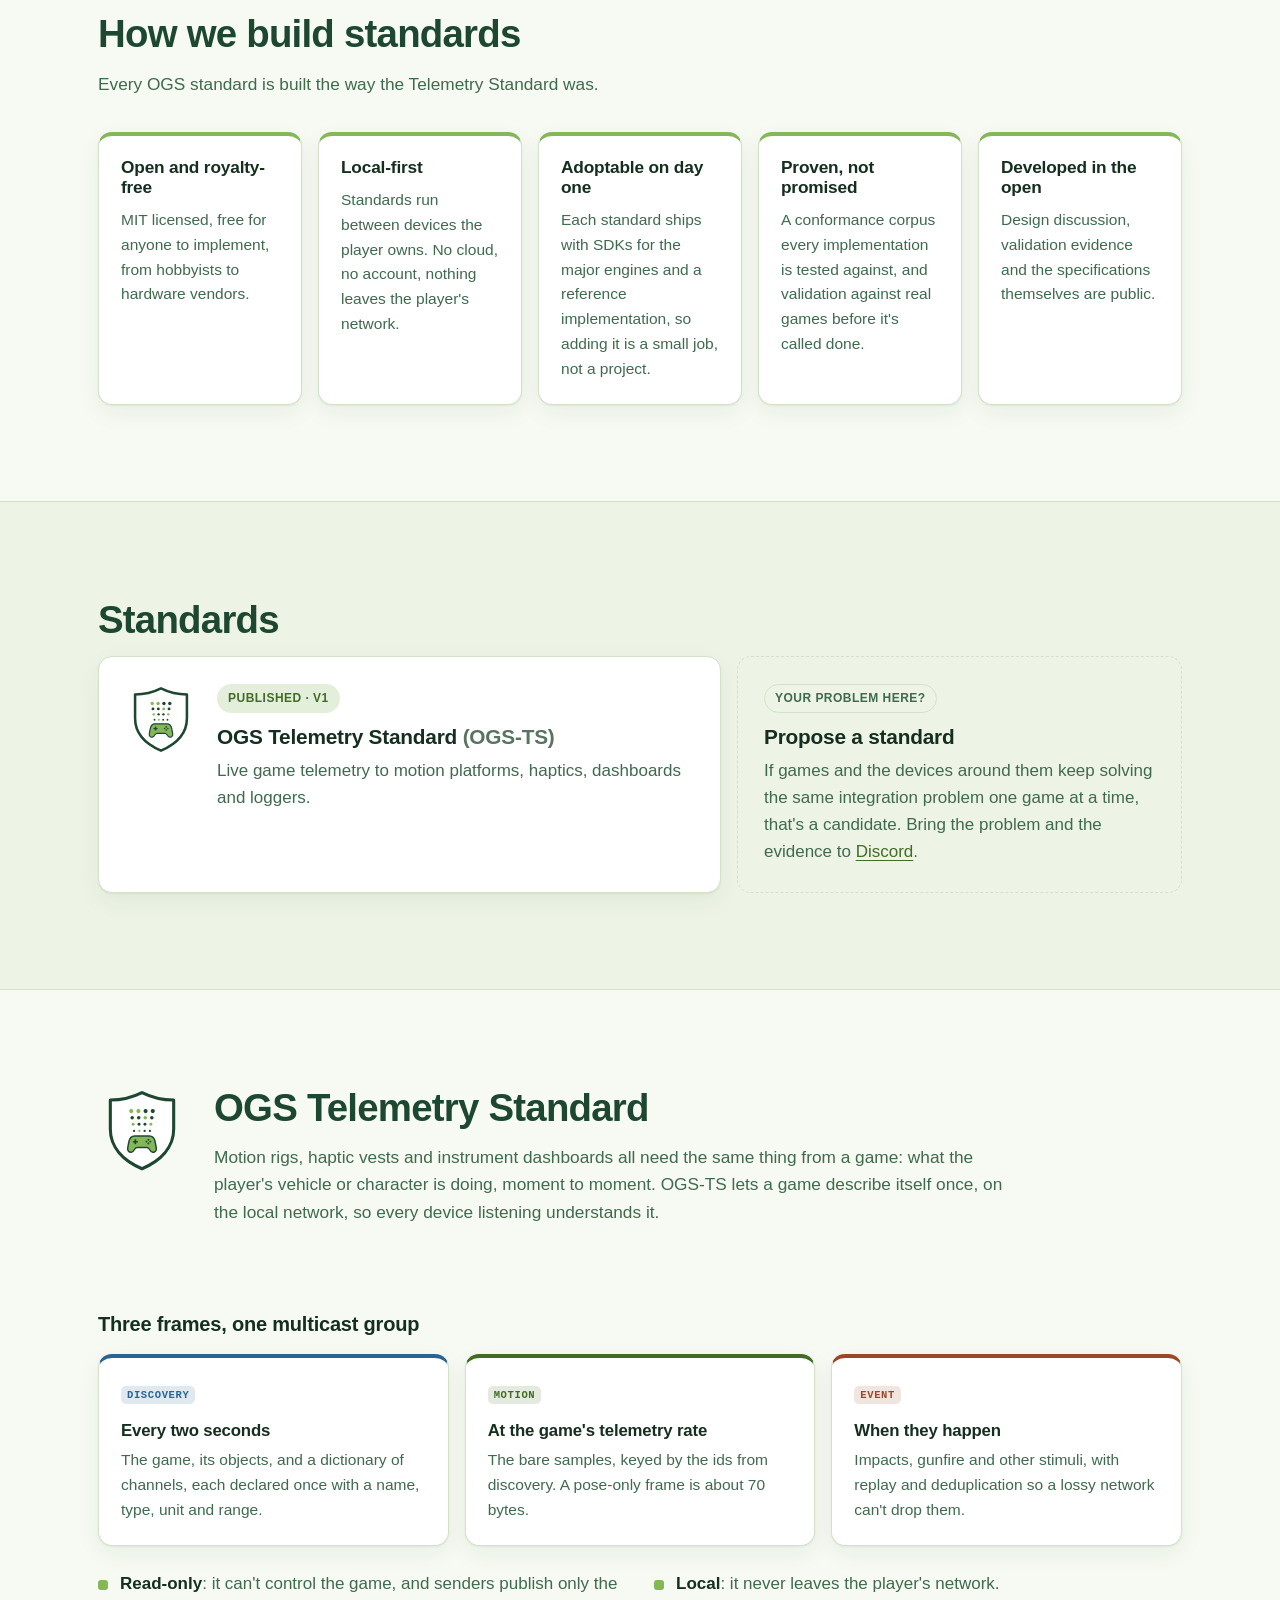
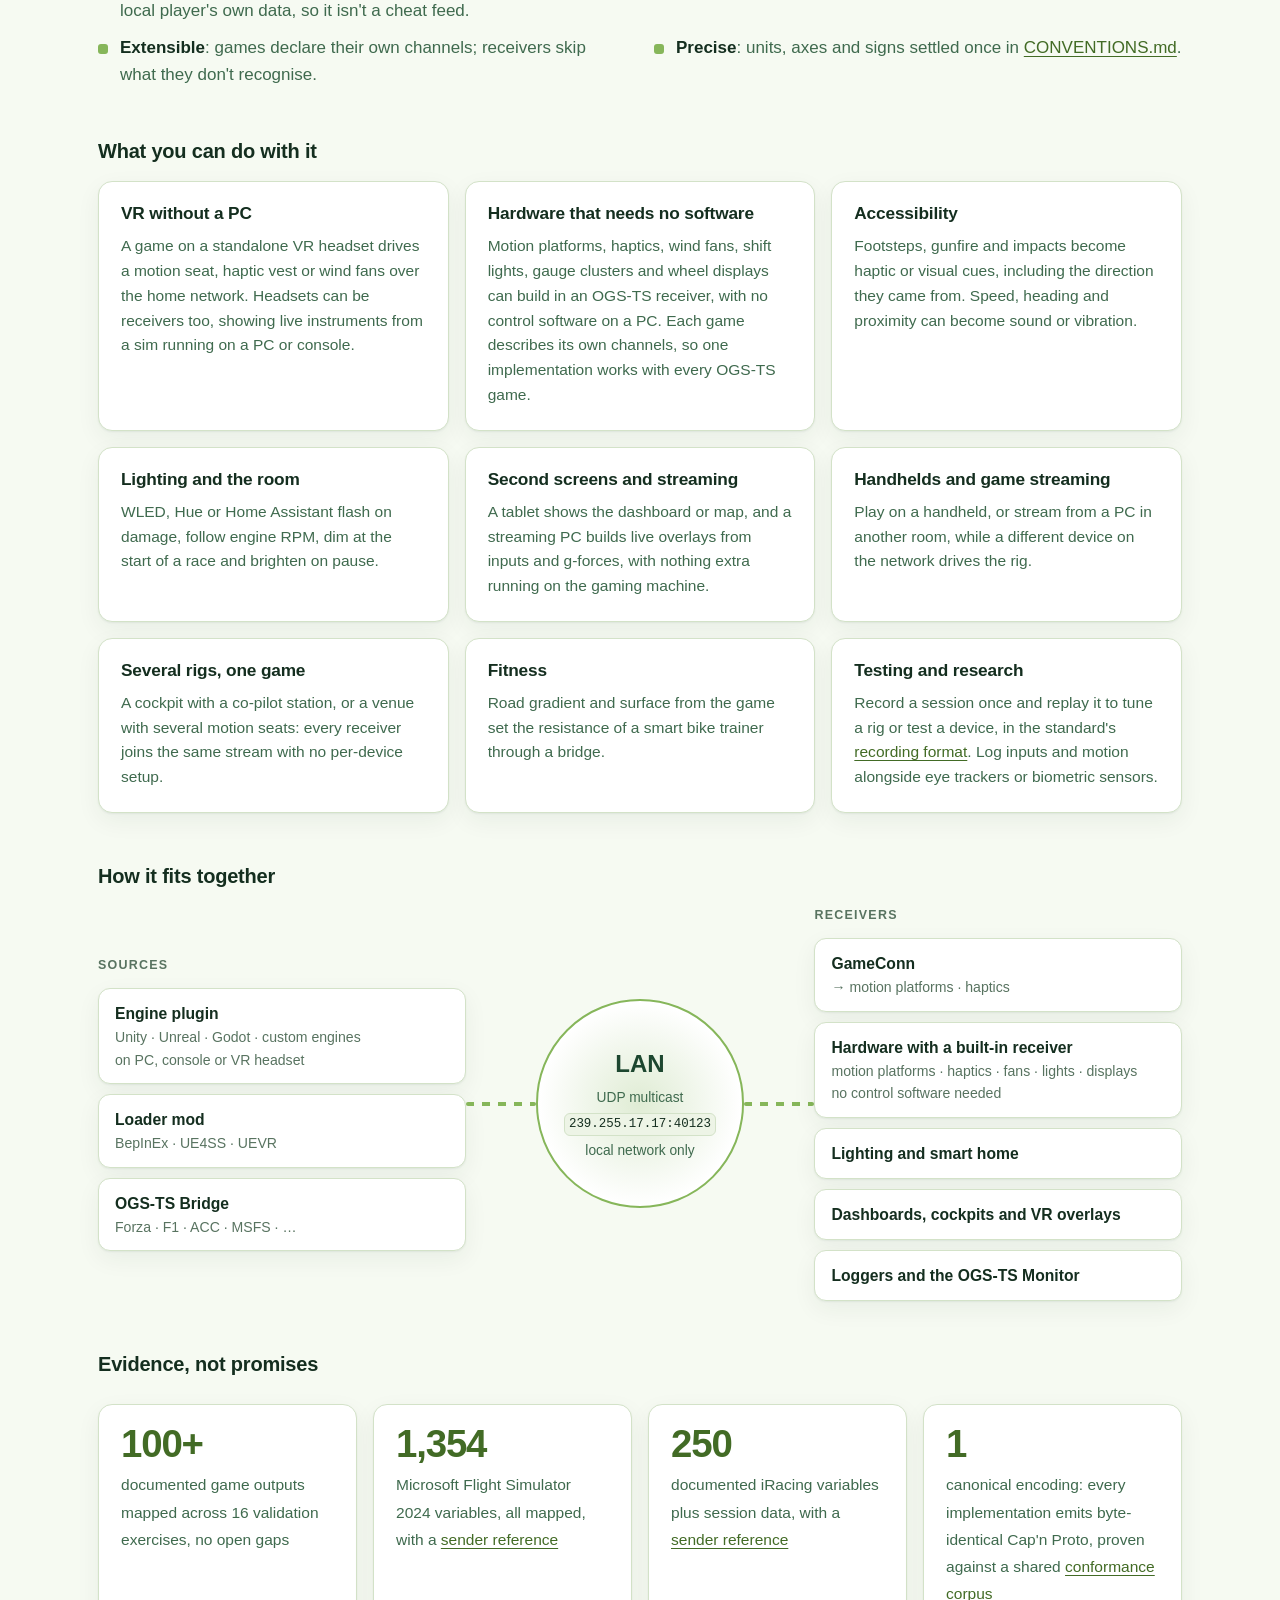
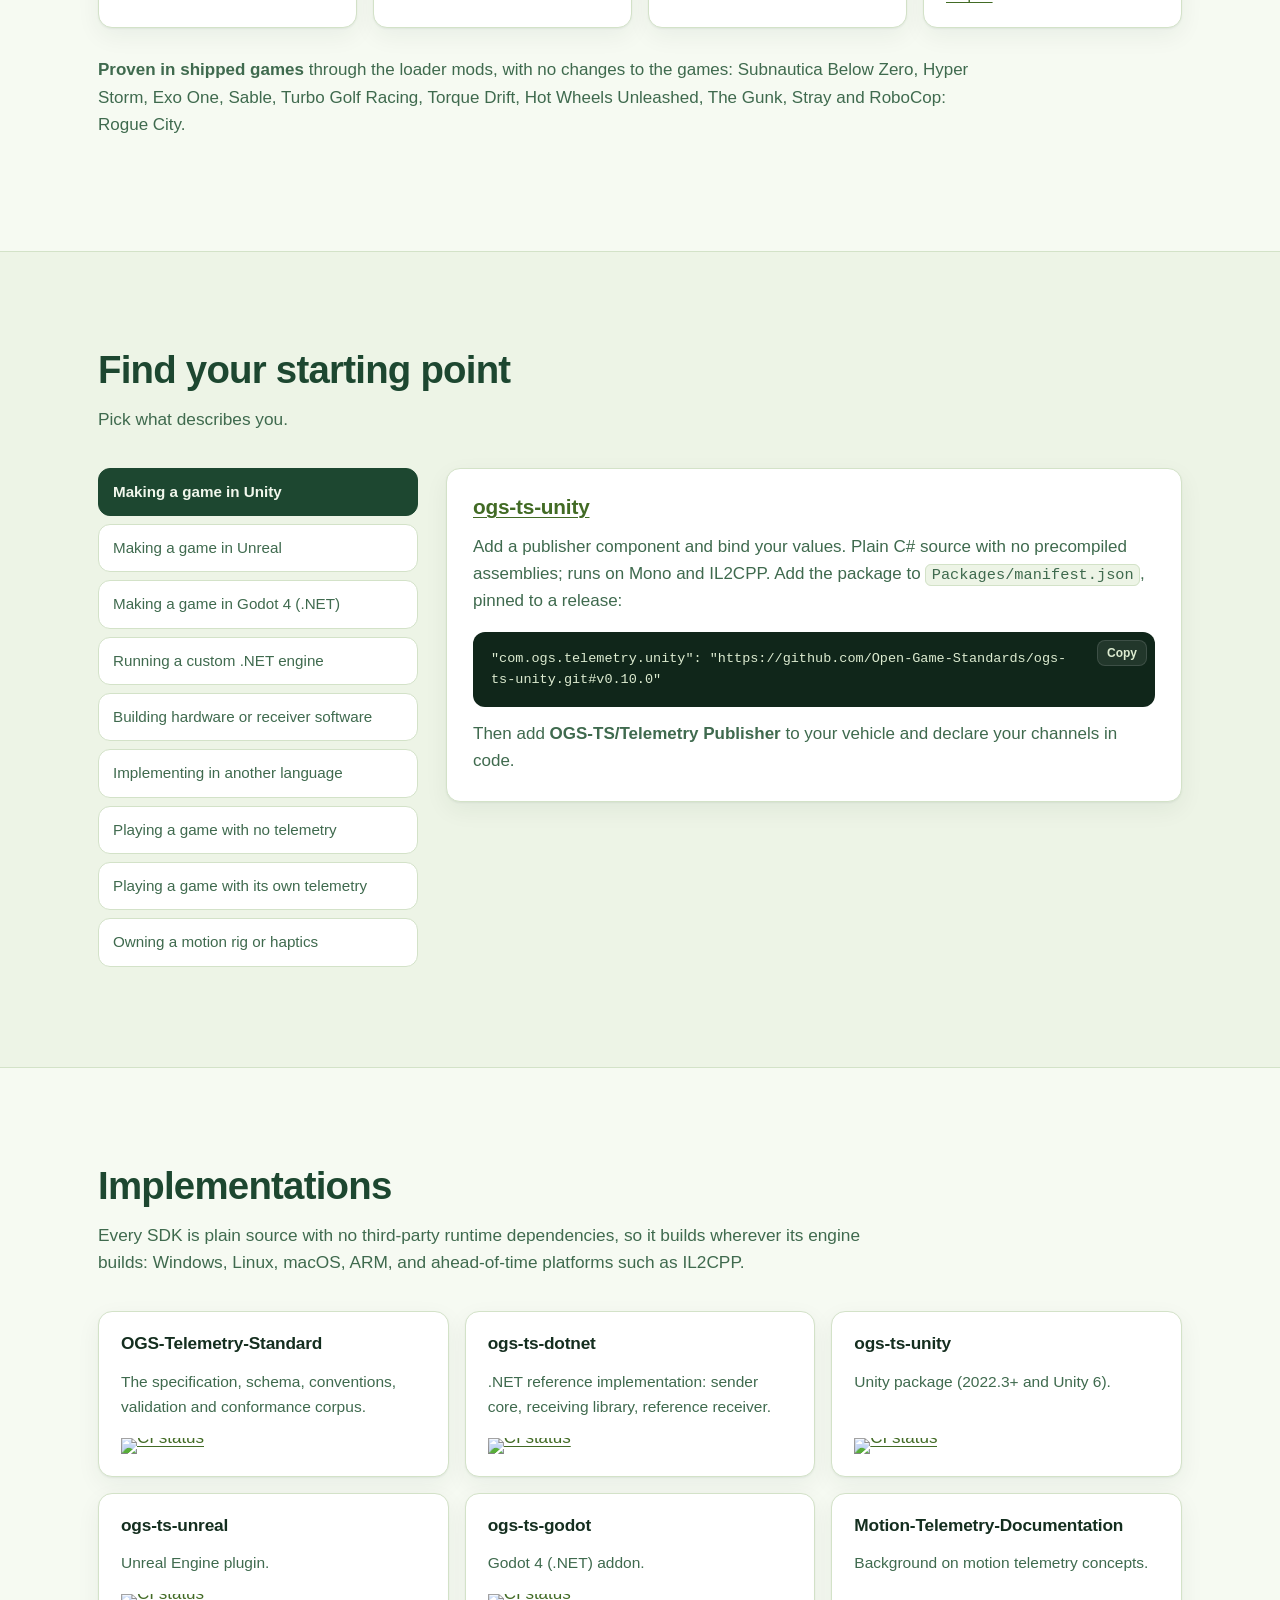
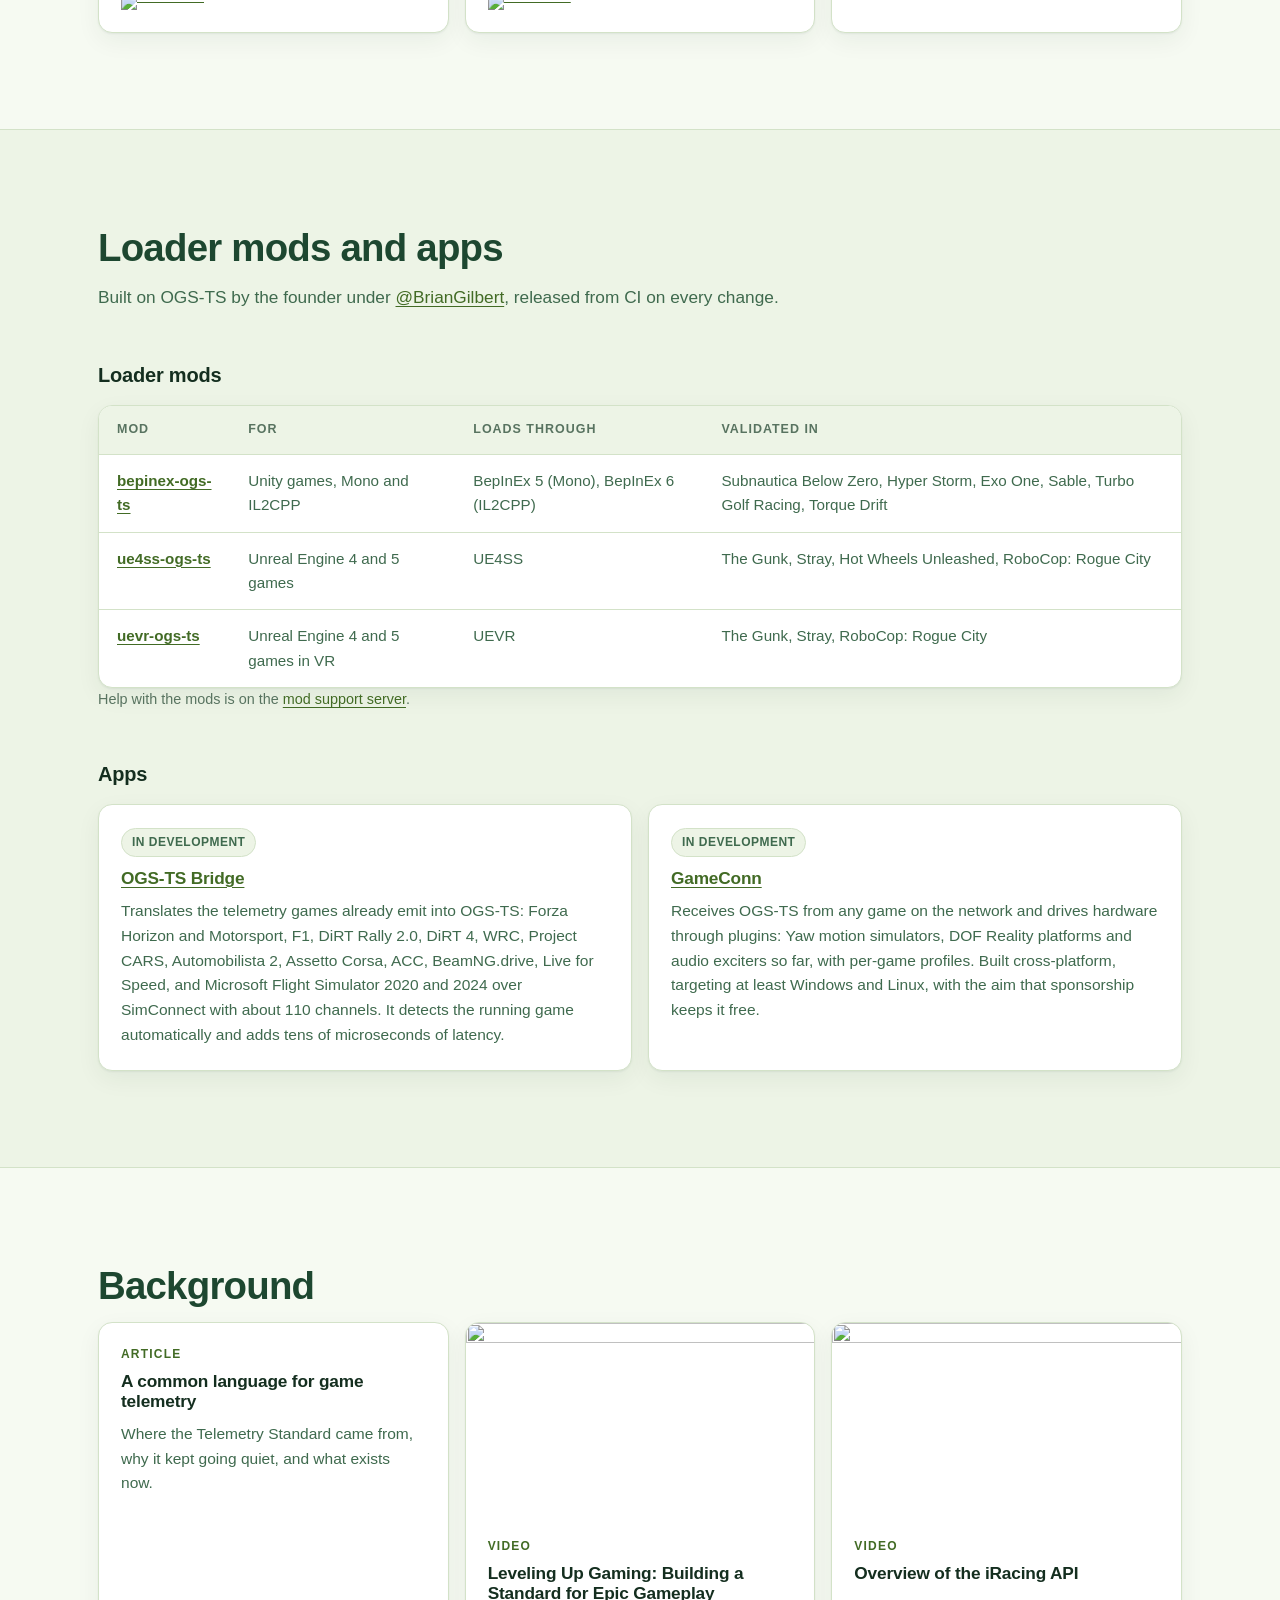
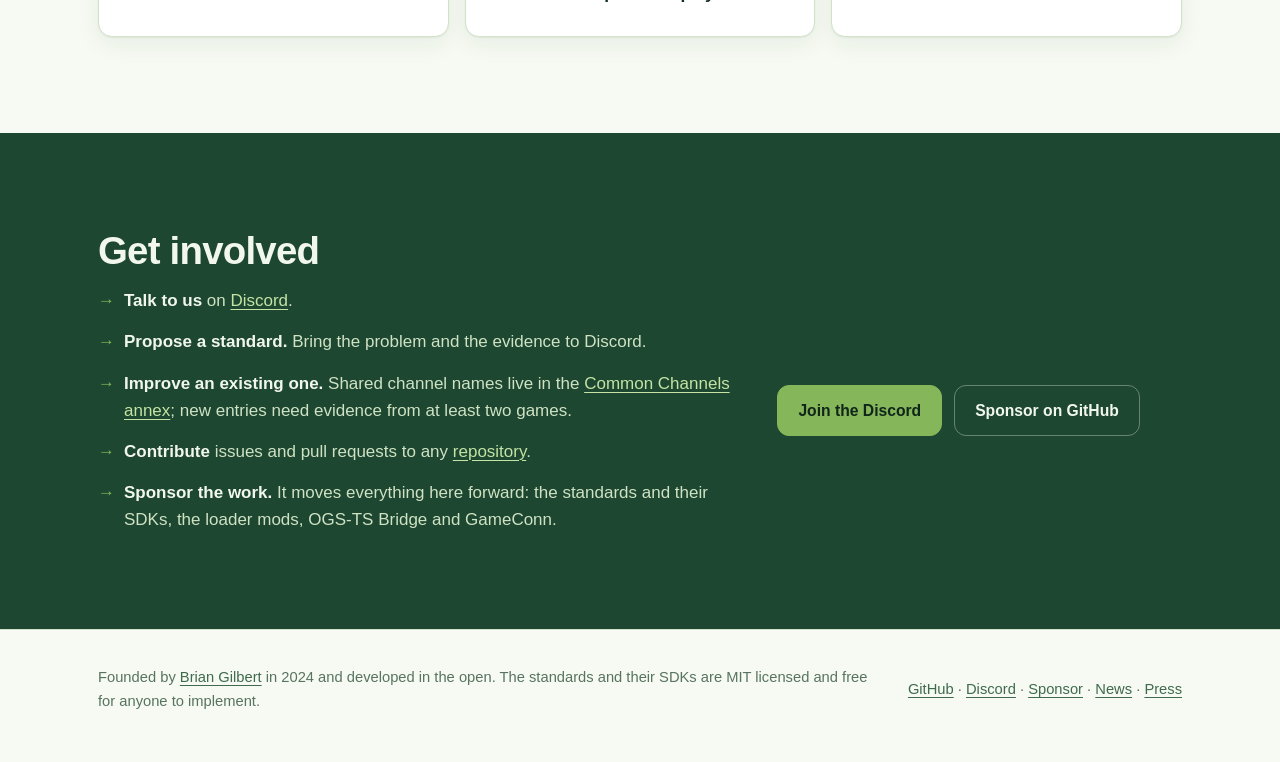
==== commit cd6f54c9: "Add site name, article and structured-data metadata, sitemap and robots.txt" ====
--- a/index.html
+++ b/index.html
@@ -11,6 +11,8 @@
   <meta property="og:url" content="https://opengamestandards.org/">
   <meta property="og:title" content="Open Game Standards">
   <meta property="og:description" content="Open, royalty-free standards connecting games to the hardware and software around them.">
+  <meta property="og:site_name" content="Open Game Standards">
+  <meta property="og:locale" content="en_US">
   <meta property="og:image" content="https://opengamestandards.org/assets/social.png">
   <meta property="og:image:width" content="1200">
   <meta property="og:image:height" content="630">
@@ -26,6 +28,7 @@
     try { var t = localStorage.getItem("ogs-theme"); if (t === "light" || t === "dark") document.documentElement.dataset.theme = t; } catch (e) {}
   </script>
   <script src="assets/site.js" defer></script>
+  <script type="application/ld+json">{"@context": "https://schema.org", "@graph": [{"@type": "Organization", "@id": "https://opengamestandards.org/#org", "name": "Open Game Standards", "url": "https://opengamestandards.org/", "logo": "https://opengamestandards.org/assets/ogs-512.png", "founder": {"@type": "Person", "name": "Brian Gilbert"}, "sameAs": ["https://github.com/Open-Game-Standards", "https://discord.gg/tseF4Q6U99"]}, {"@type": "WebSite", "name": "Open Game Standards", "url": "https://opengamestandards.org/", "publisher": {"@id": "https://opengamestandards.org/#org"}}]}</script>
 </head>
 <body>
   <a class="skip" href="#main">Skip to content</a>
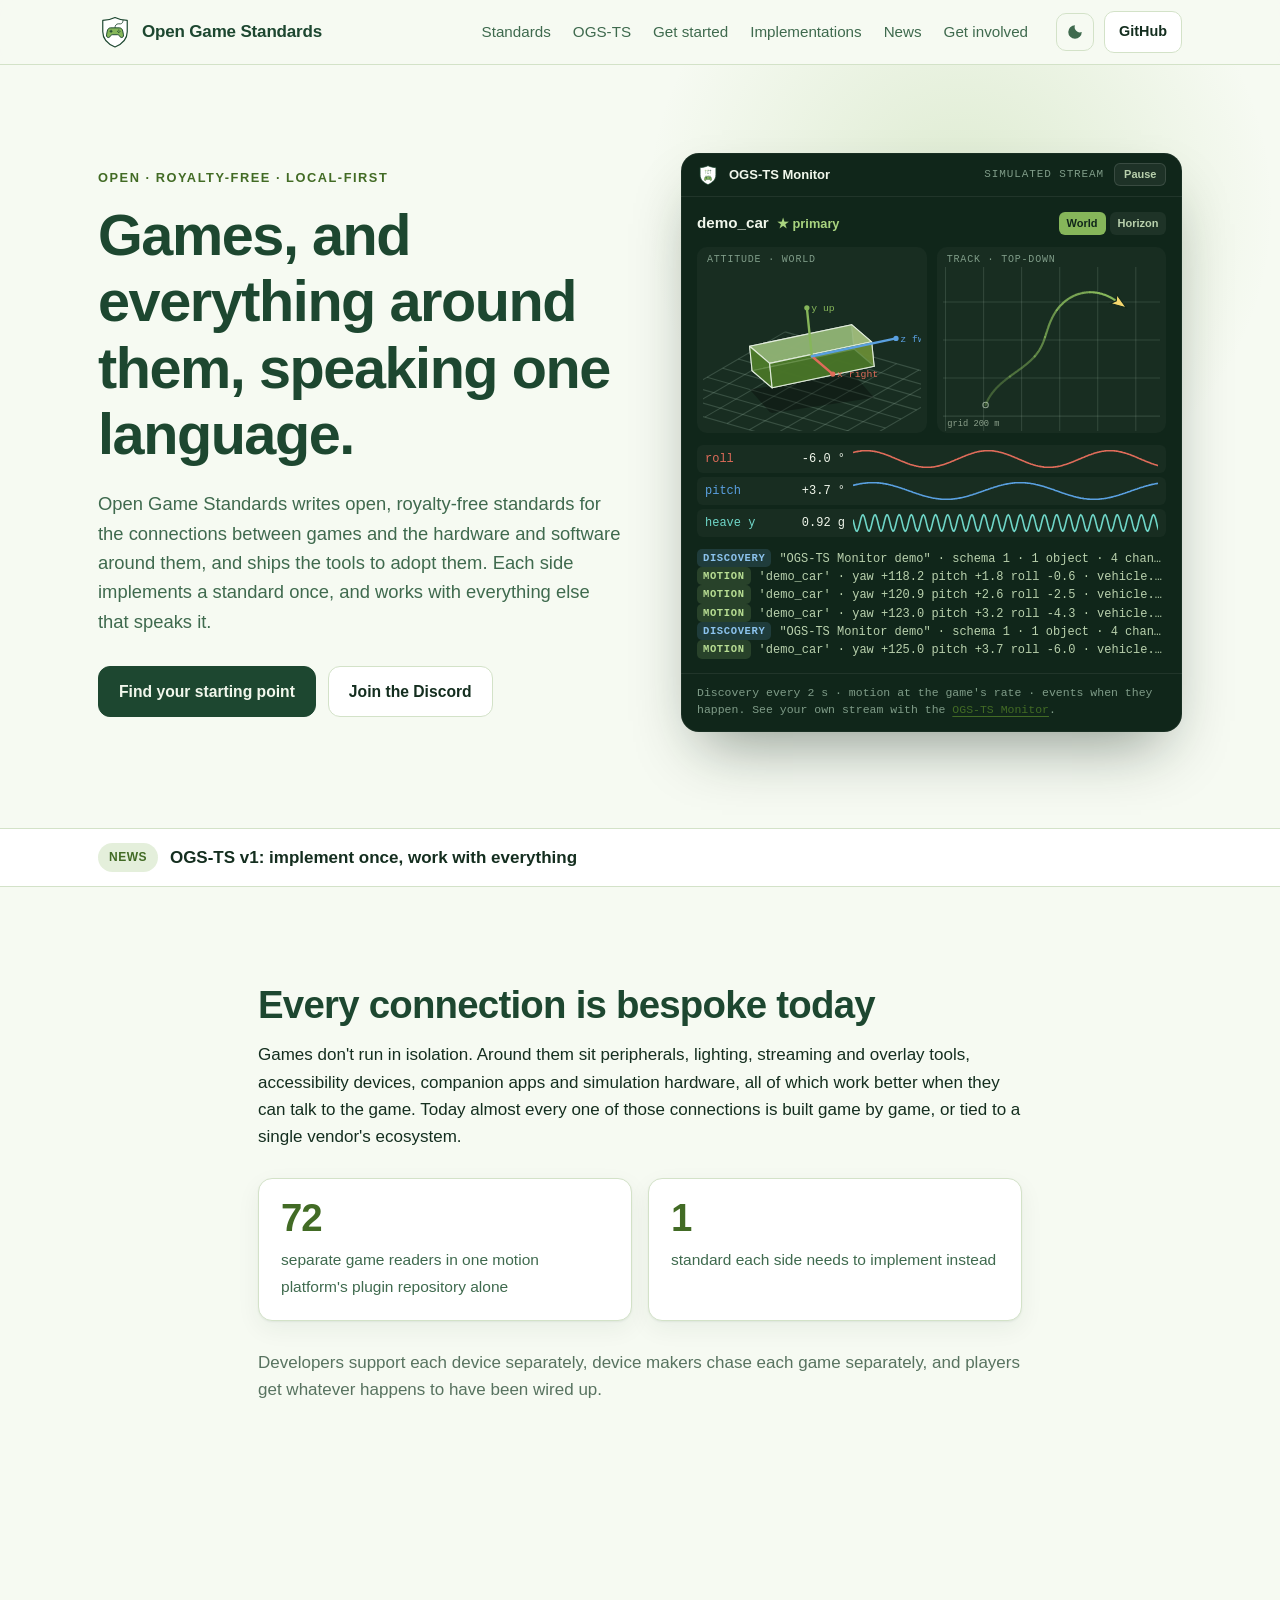
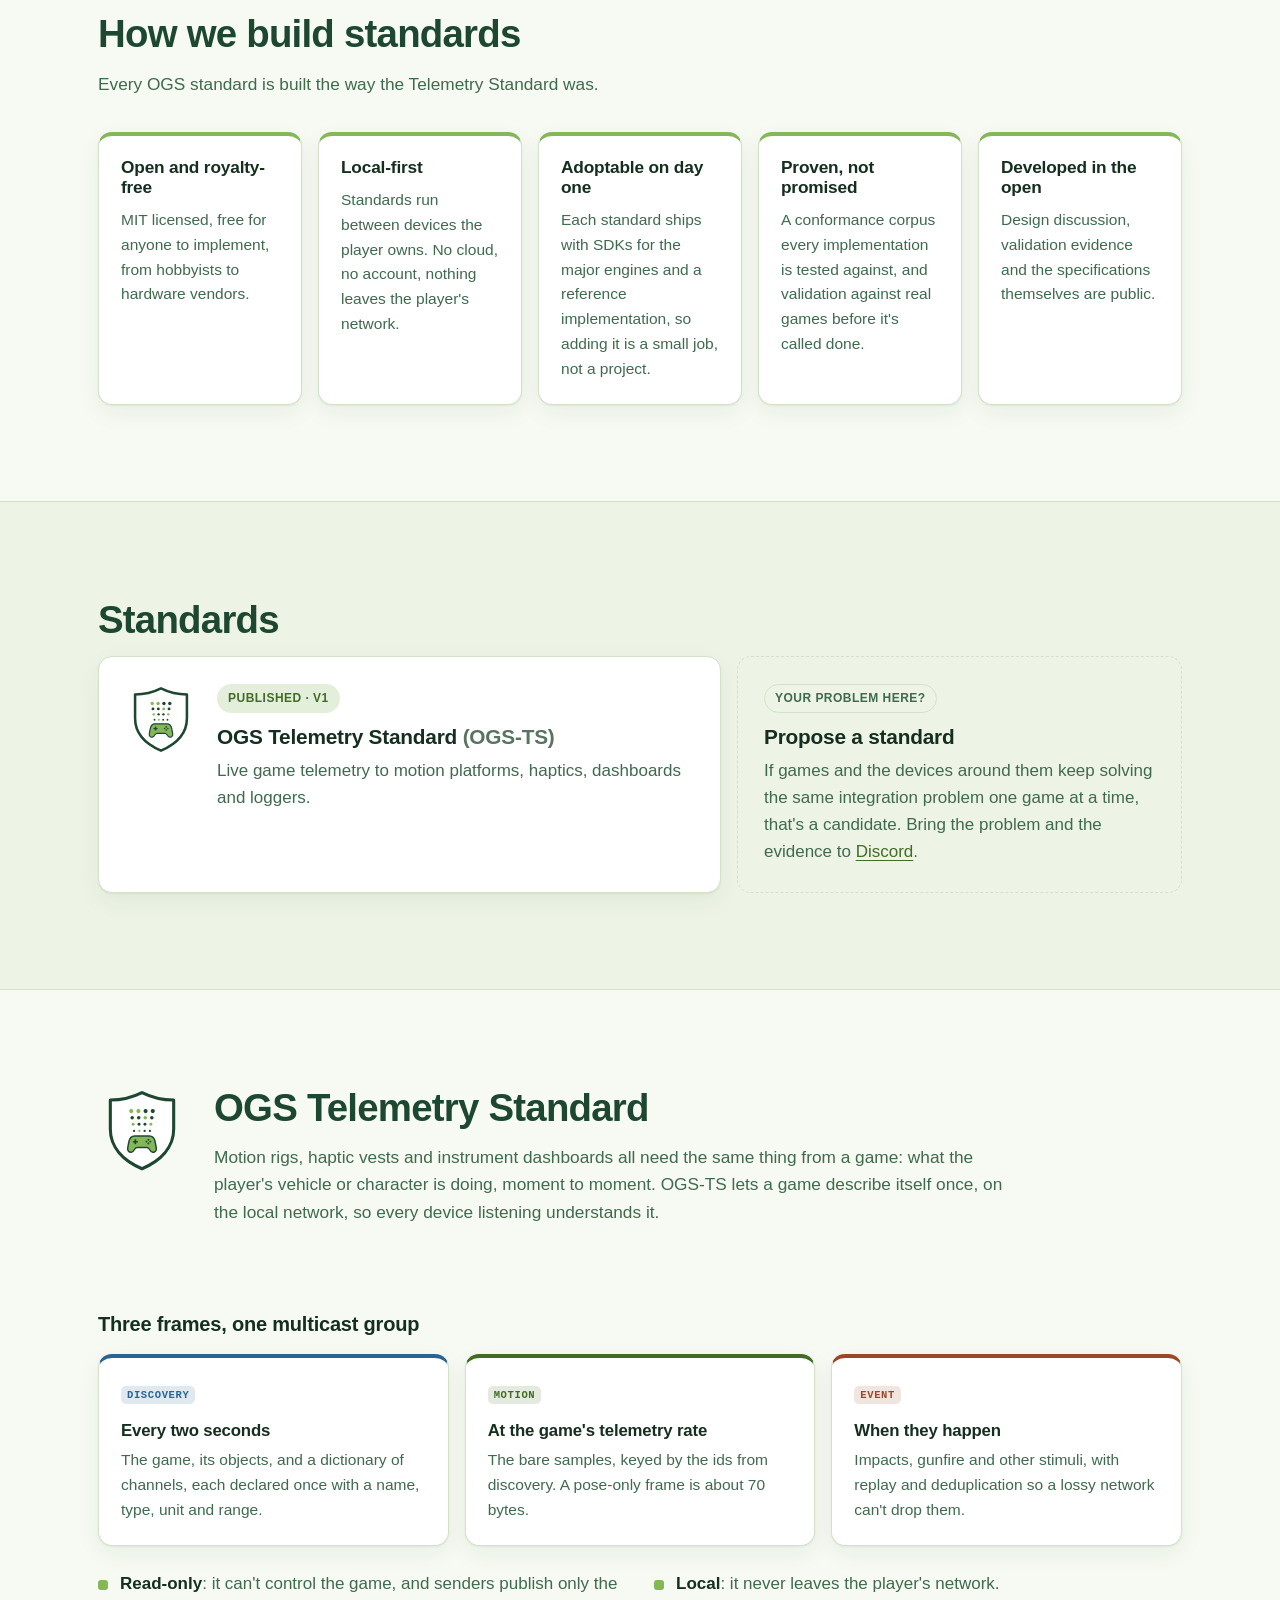
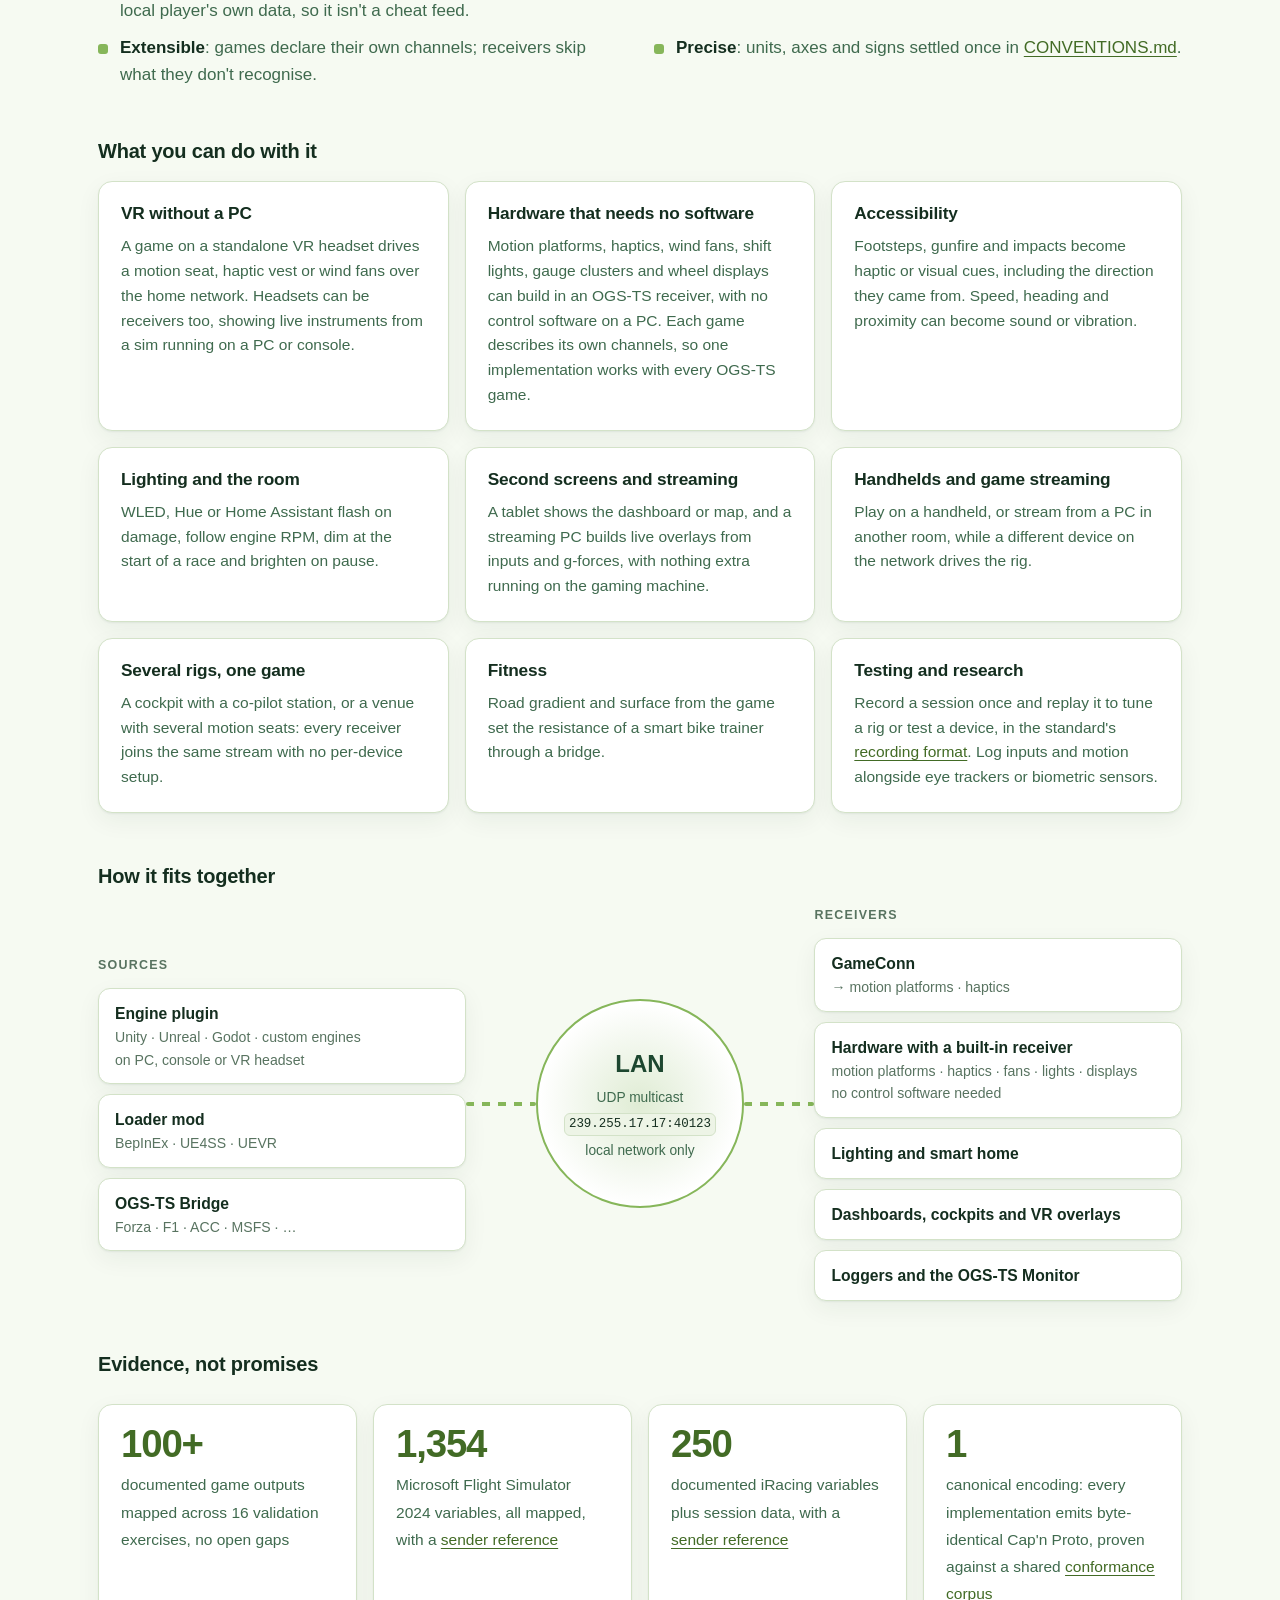
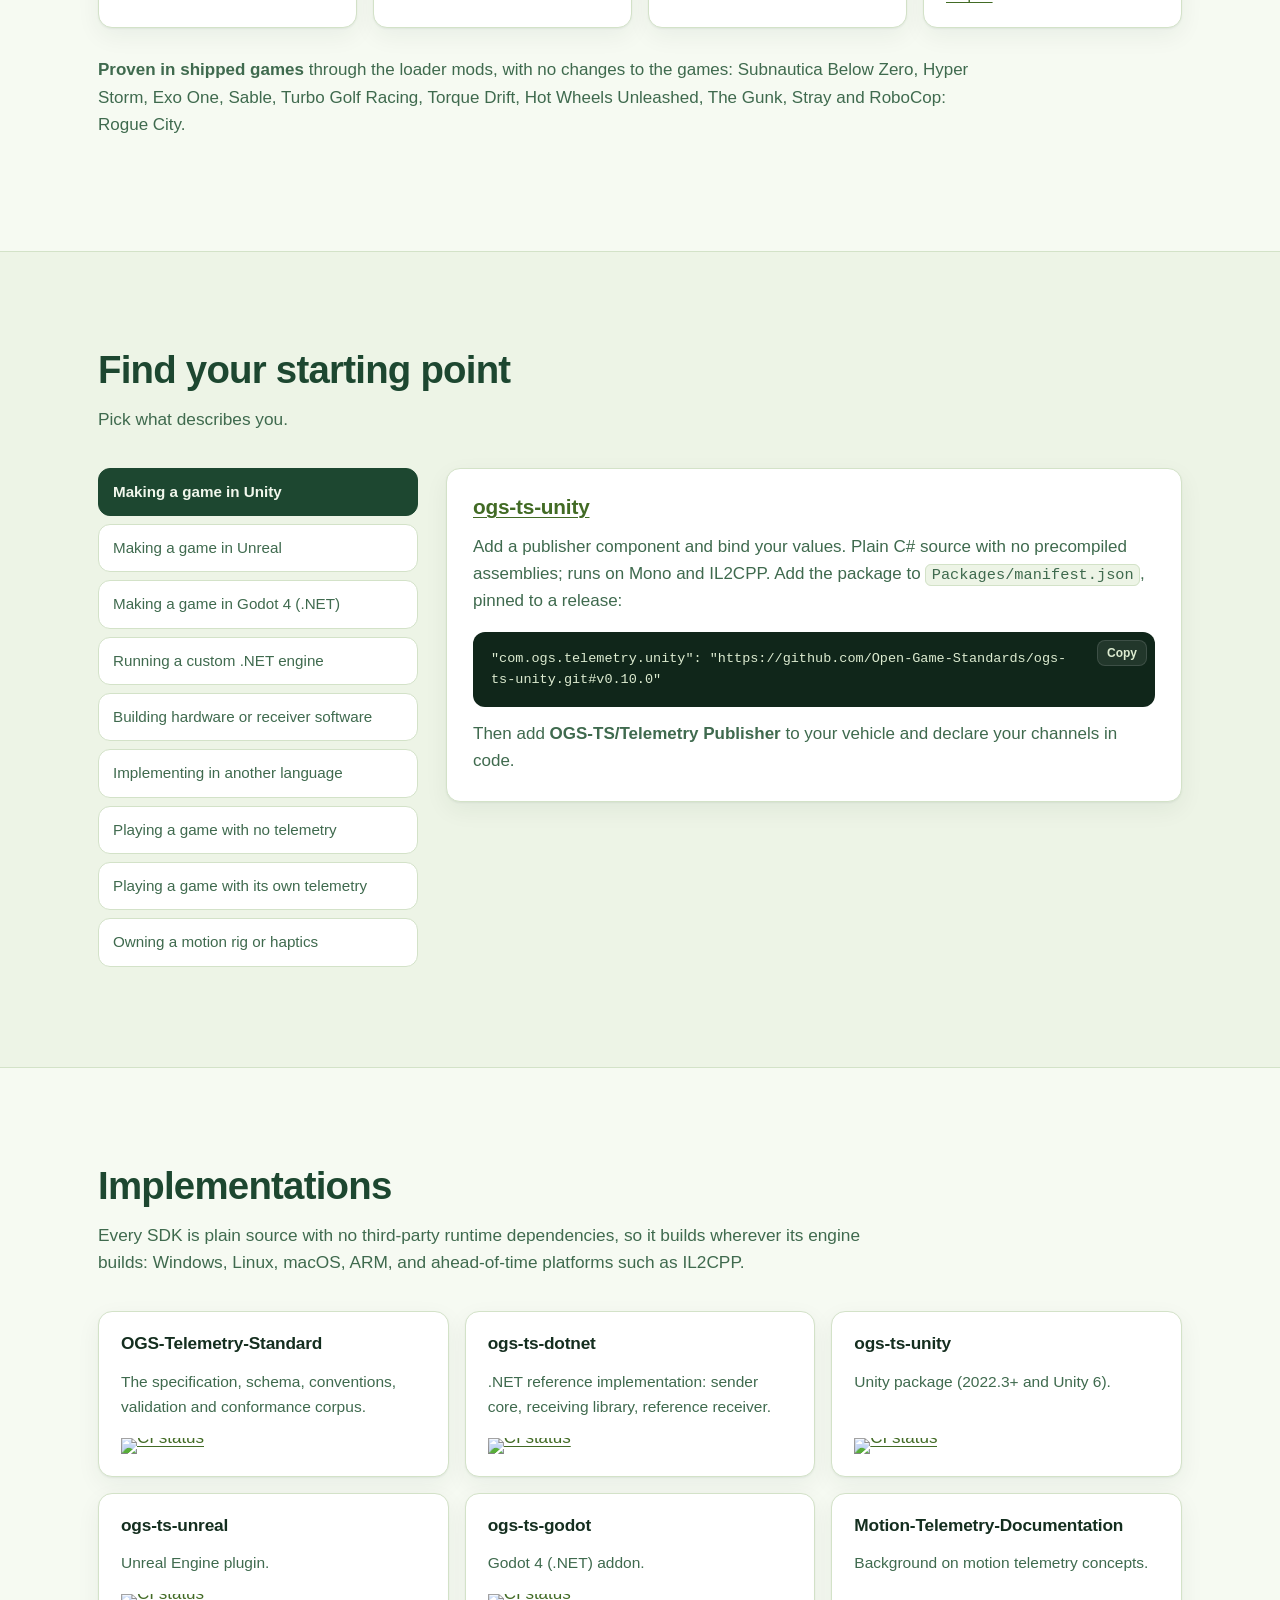
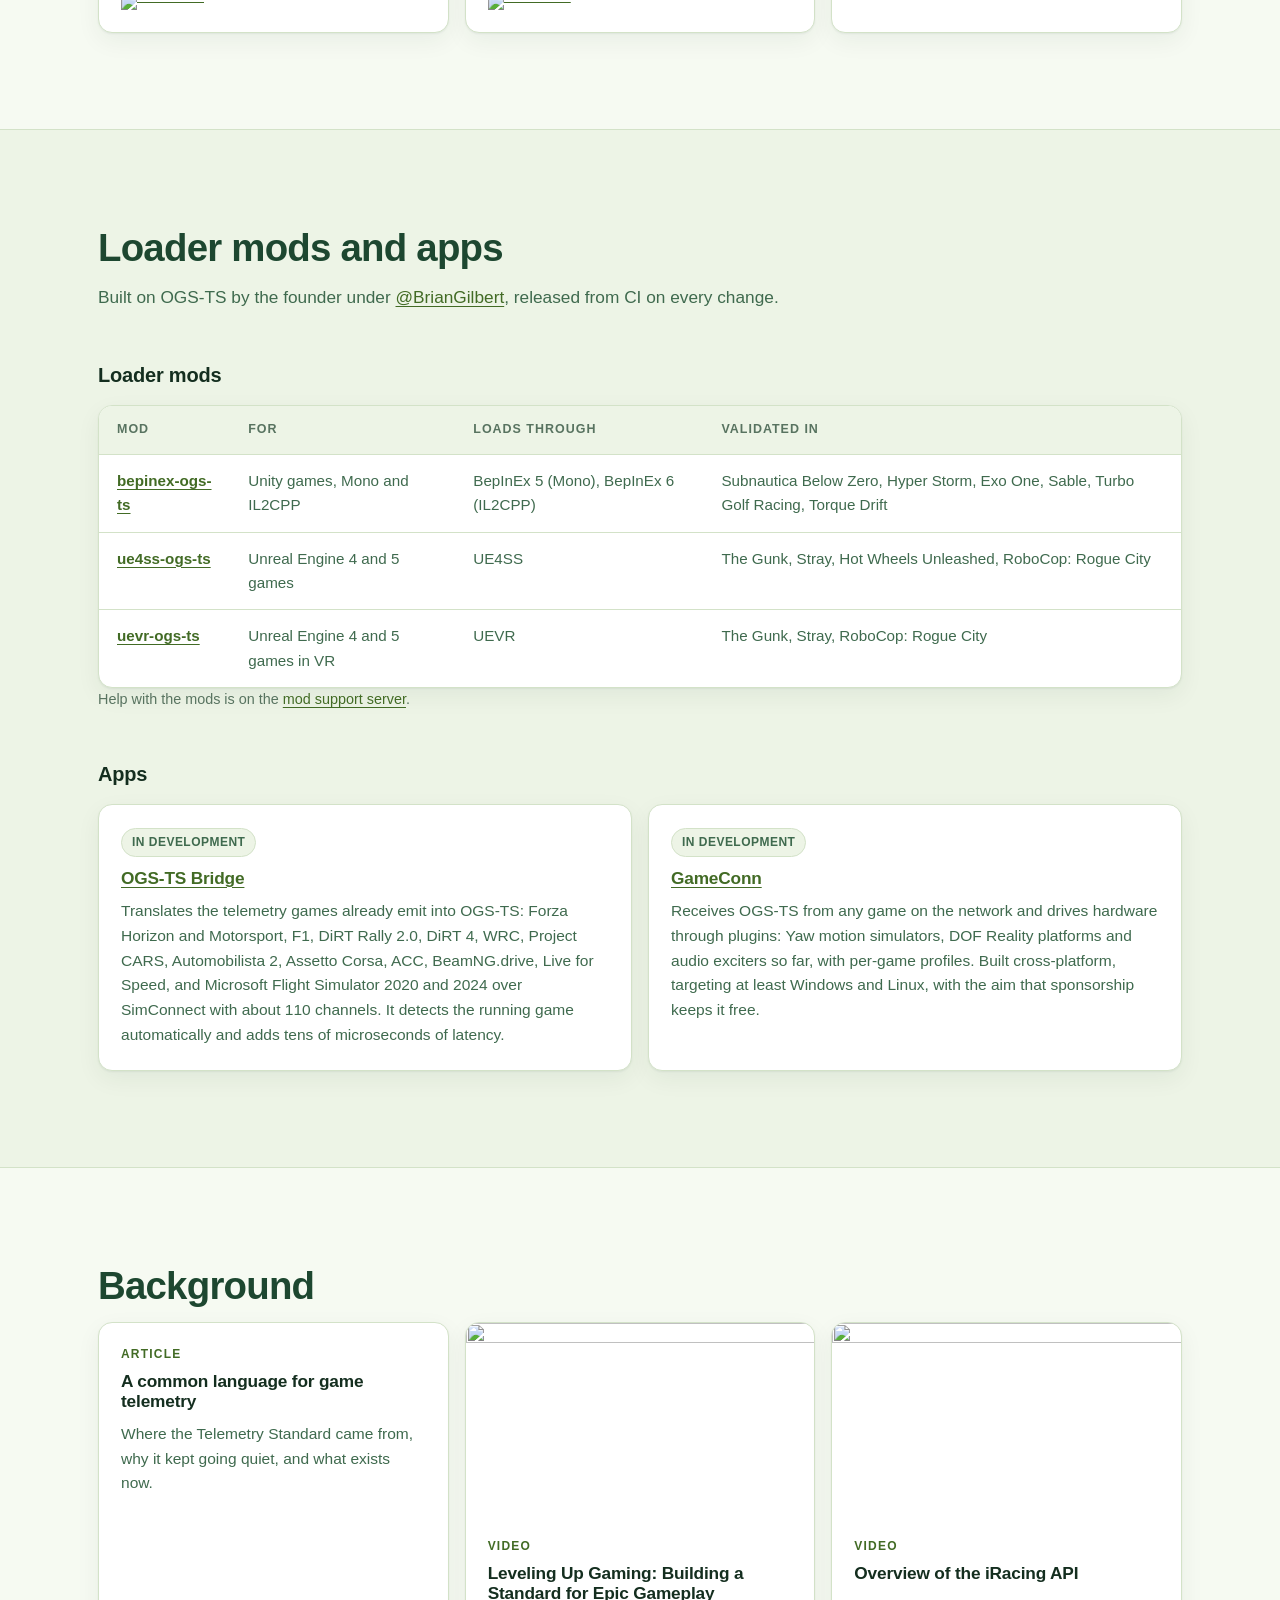
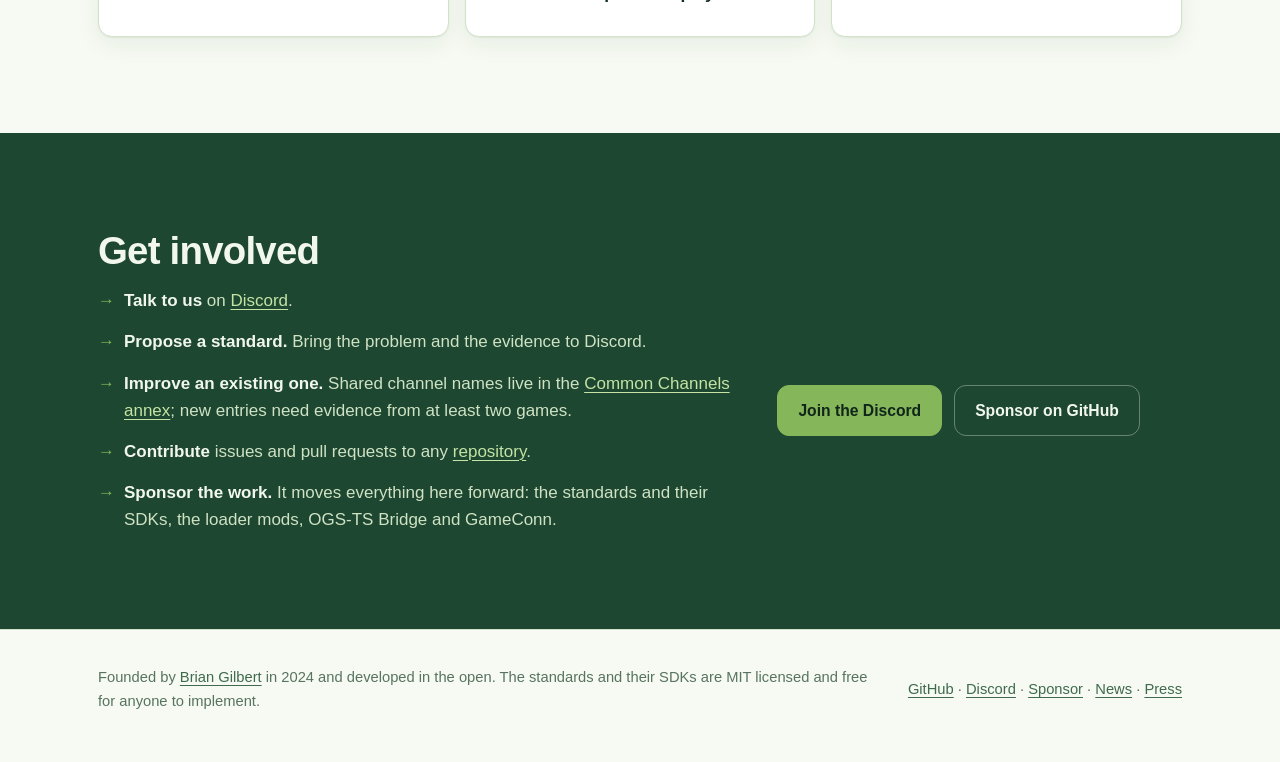
==== commit d63674fd: "Match the hero console to the monitor and add a play button for paused or reduced-motion visitors Th" ====
--- a/index.html
+++ b/index.html
@@ -20,14 +20,14 @@
   <meta name="twitter:card" content="summary_large_image">
   <link rel="icon" href="assets/ogs-mark.svg" type="image/svg+xml">
   <link rel="apple-touch-icon" href="assets/ogs-512.png">
-  <link rel="stylesheet" href="assets/site.css">
+  <link rel="stylesheet" href="assets/site.css?v=2">
   <link rel="alternate" type="application/atom+xml" title="Open Game Standards news" href="news/feed.xml">
   <script>
     document.documentElement.classList.add("js");
     // Apply a saved theme before first paint (no flash). Storage may be unavailable.
     try { var t = localStorage.getItem("ogs-theme"); if (t === "light" || t === "dark") document.documentElement.dataset.theme = t; } catch (e) {}
   </script>
-  <script src="assets/site.js" defer></script>
+  <script src="assets/site.js?v=2" defer></script>
   <script type="application/ld+json">{"@context": "https://schema.org", "@graph": [{"@type": "Organization", "@id": "https://opengamestandards.org/#org", "name": "Open Game Standards", "url": "https://opengamestandards.org/", "logo": "https://opengamestandards.org/assets/ogs-512.png", "founder": {"@type": "Person", "name": "Brian Gilbert"}, "sameAs": ["https://github.com/Open-Game-Standards", "https://discord.gg/tseF4Q6U99"]}, {"@type": "WebSite", "name": "Open Game Standards", "url": "https://opengamestandards.org/", "publisher": {"@id": "https://opengamestandards.org/#org"}}]}</script>
 </head>
 <body>
@@ -83,11 +83,11 @@
           <div class="console-body">
             <div class="console-head">
               <span class="obj">demo_car <span class="star">★ primary</span></span>
-              <span class="modes" aria-hidden="true"><b class="on">Chase</b><b>World</b><b>Horizon</b></span>
+              <span class="modes" aria-hidden="true"><b class="on">World</b><b>Horizon</b></span>
             </div>
             <div class="views" aria-hidden="true">
               <div class="view">
-                <span class="view-label">attitude · chase</span>
+                <span class="view-label">attitude · world</span>
                 <svg class="attitude" viewBox="0 0 200 150"><g></g></svg>
               </div>
               <div class="view">
--- a/assets/site.css
+++ b/assets/site.css
@@ -183,7 +183,7 @@
 .console {
   margin: 0; background: var(--code-bg); color: var(--code-ink); border-radius: 18px;
   box-shadow: 0 30px 60px -20px rgb(10 30 18 / .45), 0 0 0 1px rgb(255 255 255 / .04) inset;
-  overflow: hidden; min-width: 0; container-type: inline-size;
+  overflow: hidden; min-width: 0; container-type: inline-size; position: relative;
 }
 .console-bar { display: flex; align-items: center; gap: 10px; padding: 10px 16px; border-bottom: 1px solid rgb(255 255 255 / .07); font: 600 13px/1 var(--font); }
 .console-logo { width: 22px; height: 22px; }
@@ -194,7 +194,23 @@
   border: 1px solid rgb(255 255 255 / .12); border-radius: 6px; padding: 5px 9px; cursor: pointer;
 }
 .console-pause:hover { color: #f1f7ec; border-color: rgb(255 255 255 / .3); }
-.console-pause.is-paused { background: #86b65a; border-color: #86b65a; color: #10261a; }
+.console-pause.is-paused { display: none; }
+/* Big play button over a paused console: the same one the video thumbnails use */
+.console-play {
+  position: absolute; inset: 0; z-index: 2; border: 0; padding: 0; cursor: pointer;
+  background: rgb(0 0 0 / .28); border-radius: inherit;
+}
+.console-play[hidden] { display: none; }
+.console-play::after {
+  content: ""; position: absolute; top: 50%; left: 50%;
+  width: 84px; height: 84px; margin: -42px 0 0 -42px; border-radius: 50%;
+  background: rgba(0, 0, 0, .72) url("data:image/svg+xml,%3Csvg xmlns='http://www.w3.org/2000/svg' viewBox='0 0 24 24'%3E%3Cpath fill='%23fff' d='M8 5v14l11-7z'/%3E%3C/svg%3E") 54% 50% / 46% no-repeat;
+  box-shadow: 0 0 0 3px rgba(255, 255, 255, .85), 0 6px 24px rgba(0, 0, 0, .4);
+  transition: transform .15s ease, background-color .15s ease;
+}
+.console-play:hover::after, .console-play:focus-visible::after { transform: scale(1.08); background-color: rgba(0, 0, 0, .86); }
+.console-play:focus-visible { outline: 3px solid var(--accent, currentColor); outline-offset: -3px; }
+@media (max-width: 600px) { .console-play::after { width: 64px; height: 64px; margin: -32px 0 0 -32px; } }
 .console-body { padding: 14px 16px; display: grid; gap: 12px; }
 .console-head { display: flex; align-items: center; justify-content: space-between; gap: 10px; }
 .console-head .obj { font-weight: 700; color: #f1f7ec; font-size: .95rem; white-space: nowrap; }
@@ -438,6 +454,25 @@
 .figure img { display: block; width: 100%; height: auto; border-radius: var(--radius); border: 1px solid var(--line); box-shadow: var(--shadow); }
 .figure figcaption { color: var(--muted); font-size: .92rem; margin-top: 10px; }
 
+/* Video thumbnail: play button so it reads as a video, not a picture */
+.figure-video > a { position: relative; display: block; border-radius: var(--radius); }
+.figure-video > a::after {
+  content: "";
+  position: absolute; top: 50%; left: 50%;
+  width: 84px; height: 84px; margin: -42px 0 0 -42px;
+  border-radius: 50%;
+  background: rgba(0, 0, 0, .72) url("data:image/svg+xml,%3Csvg xmlns='http://www.w3.org/2000/svg' viewBox='0 0 24 24'%3E%3Cpath fill='%23fff' d='M8 5v14l11-7z'/%3E%3C/svg%3E") 54% 50% / 46% no-repeat;
+  box-shadow: 0 0 0 3px rgba(255, 255, 255, .85), 0 6px 24px rgba(0, 0, 0, .4);
+  transition: transform .15s ease, background-color .15s ease;
+  pointer-events: none;
+}
+.figure-video > a:hover::after,
+.figure-video > a:focus-visible::after { transform: scale(1.08); background-color: rgba(0, 0, 0, .86); }
+.figure-video > a:focus-visible { outline: 3px solid var(--accent, currentColor); outline-offset: 3px; }
+@media (max-width: 600px) {
+  .figure-video > a::after { width: 64px; height: 64px; margin: -32px 0 0 -32px; }
+}
+
 /* Email shown on request, so the address isn't in the page for harvesters */
 .email-show { font: inherit; color: var(--accent-ink); background: none; border: 0; padding: 0; cursor: pointer; text-decoration: underline; text-underline-offset: 3px; text-decoration-thickness: 1px; }
 .email-show:hover { text-decoration-thickness: 2px; }
